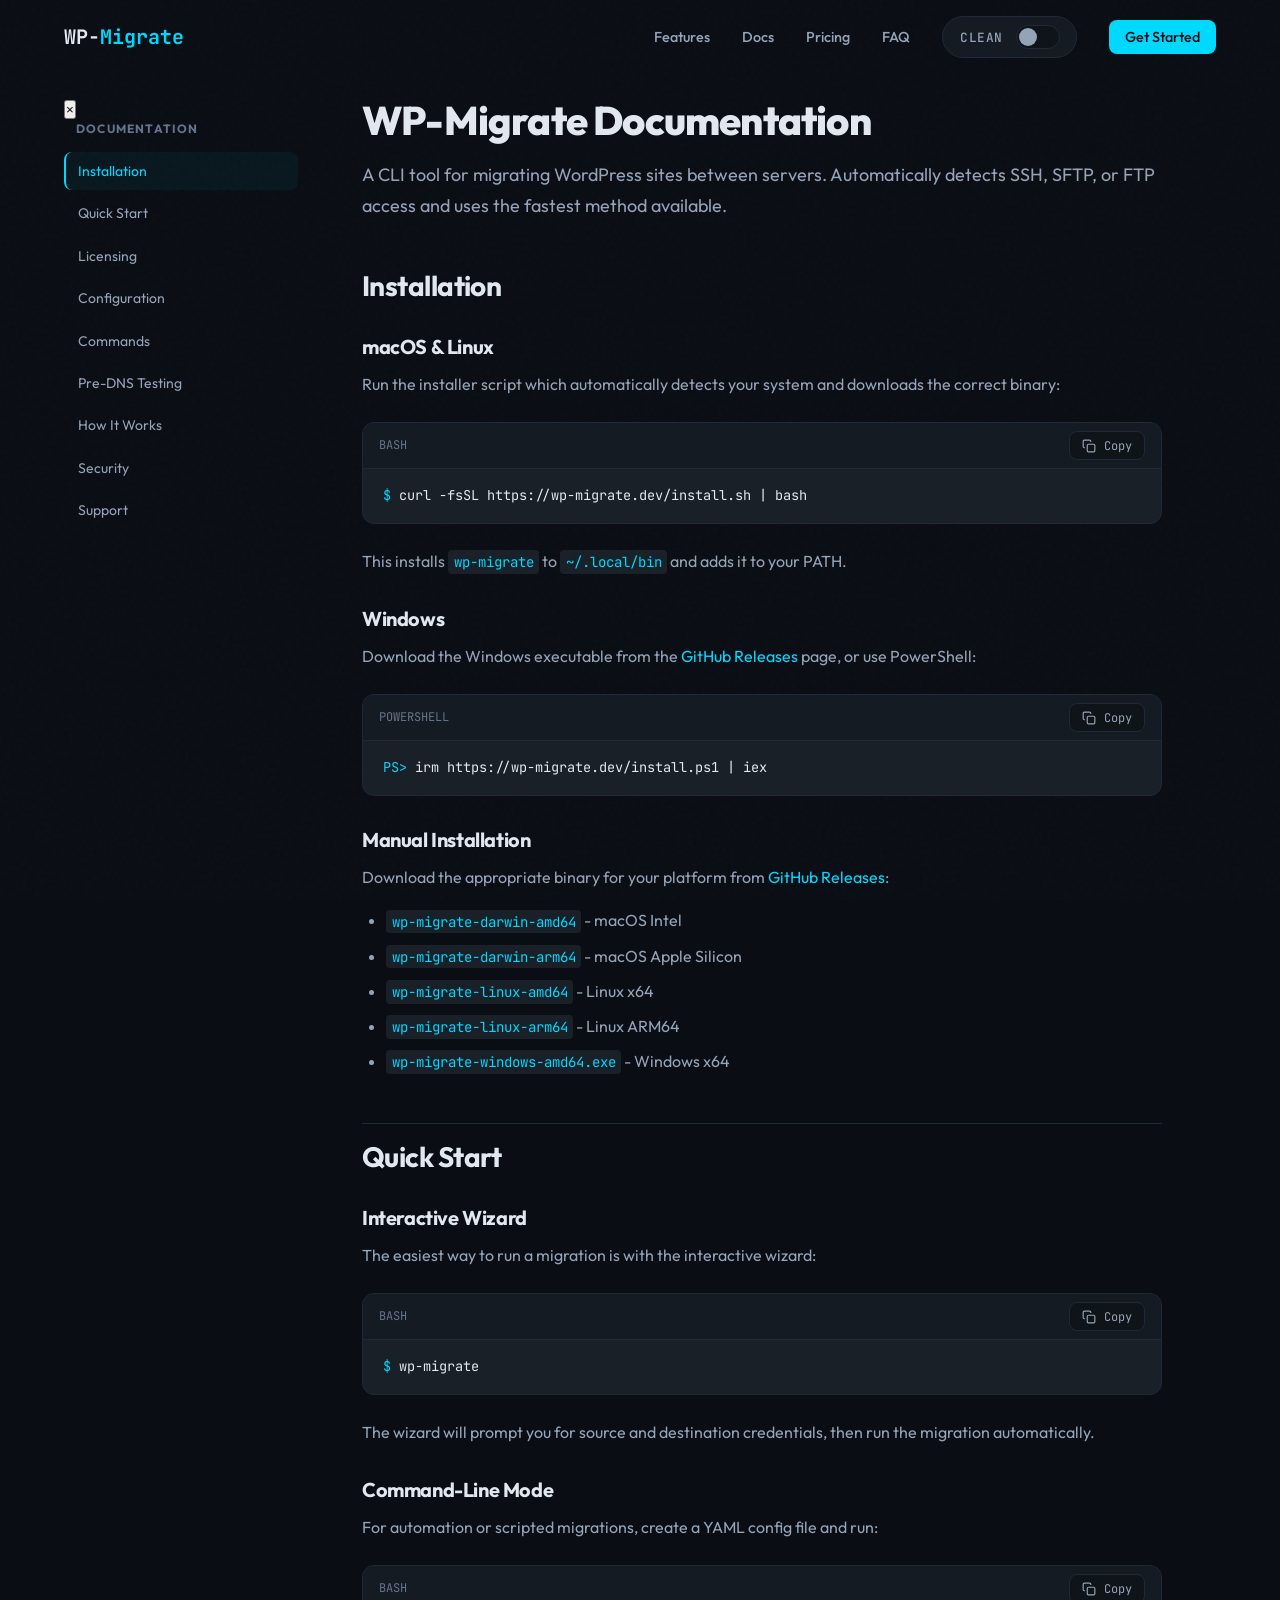
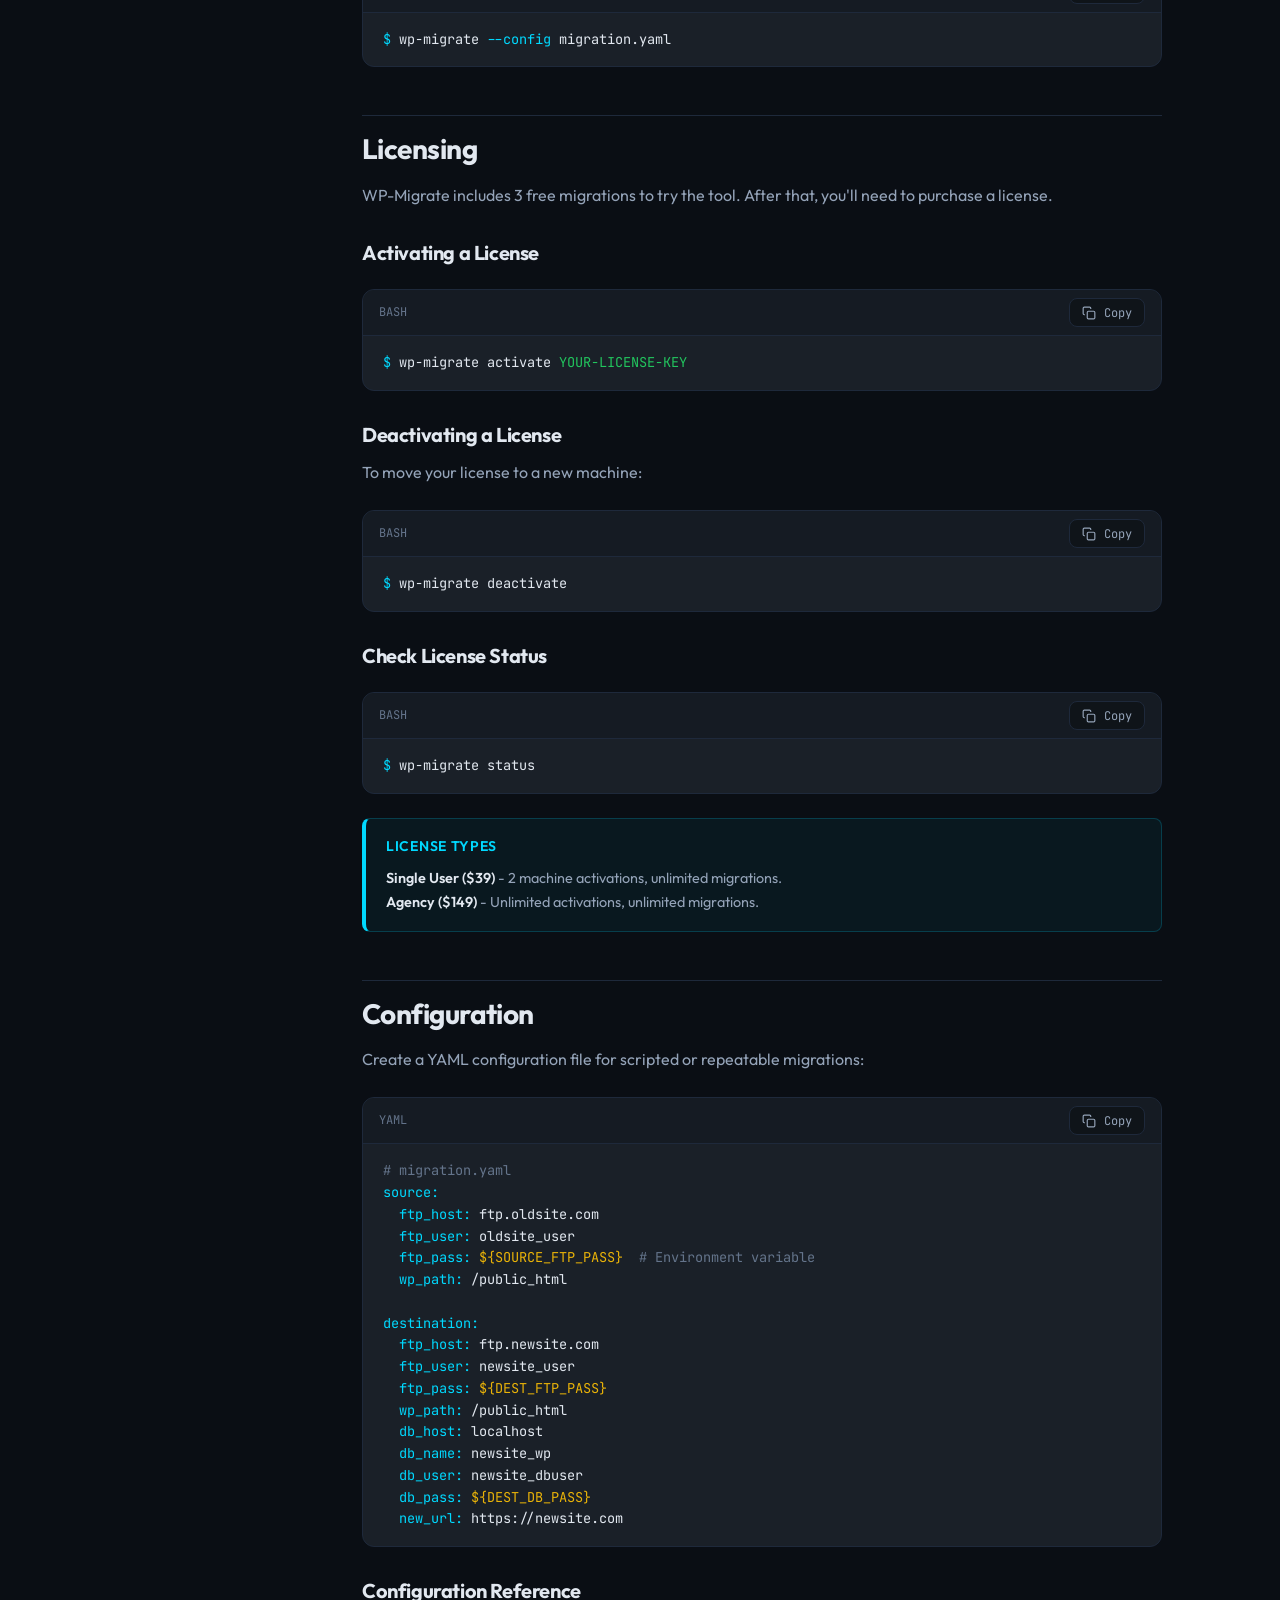
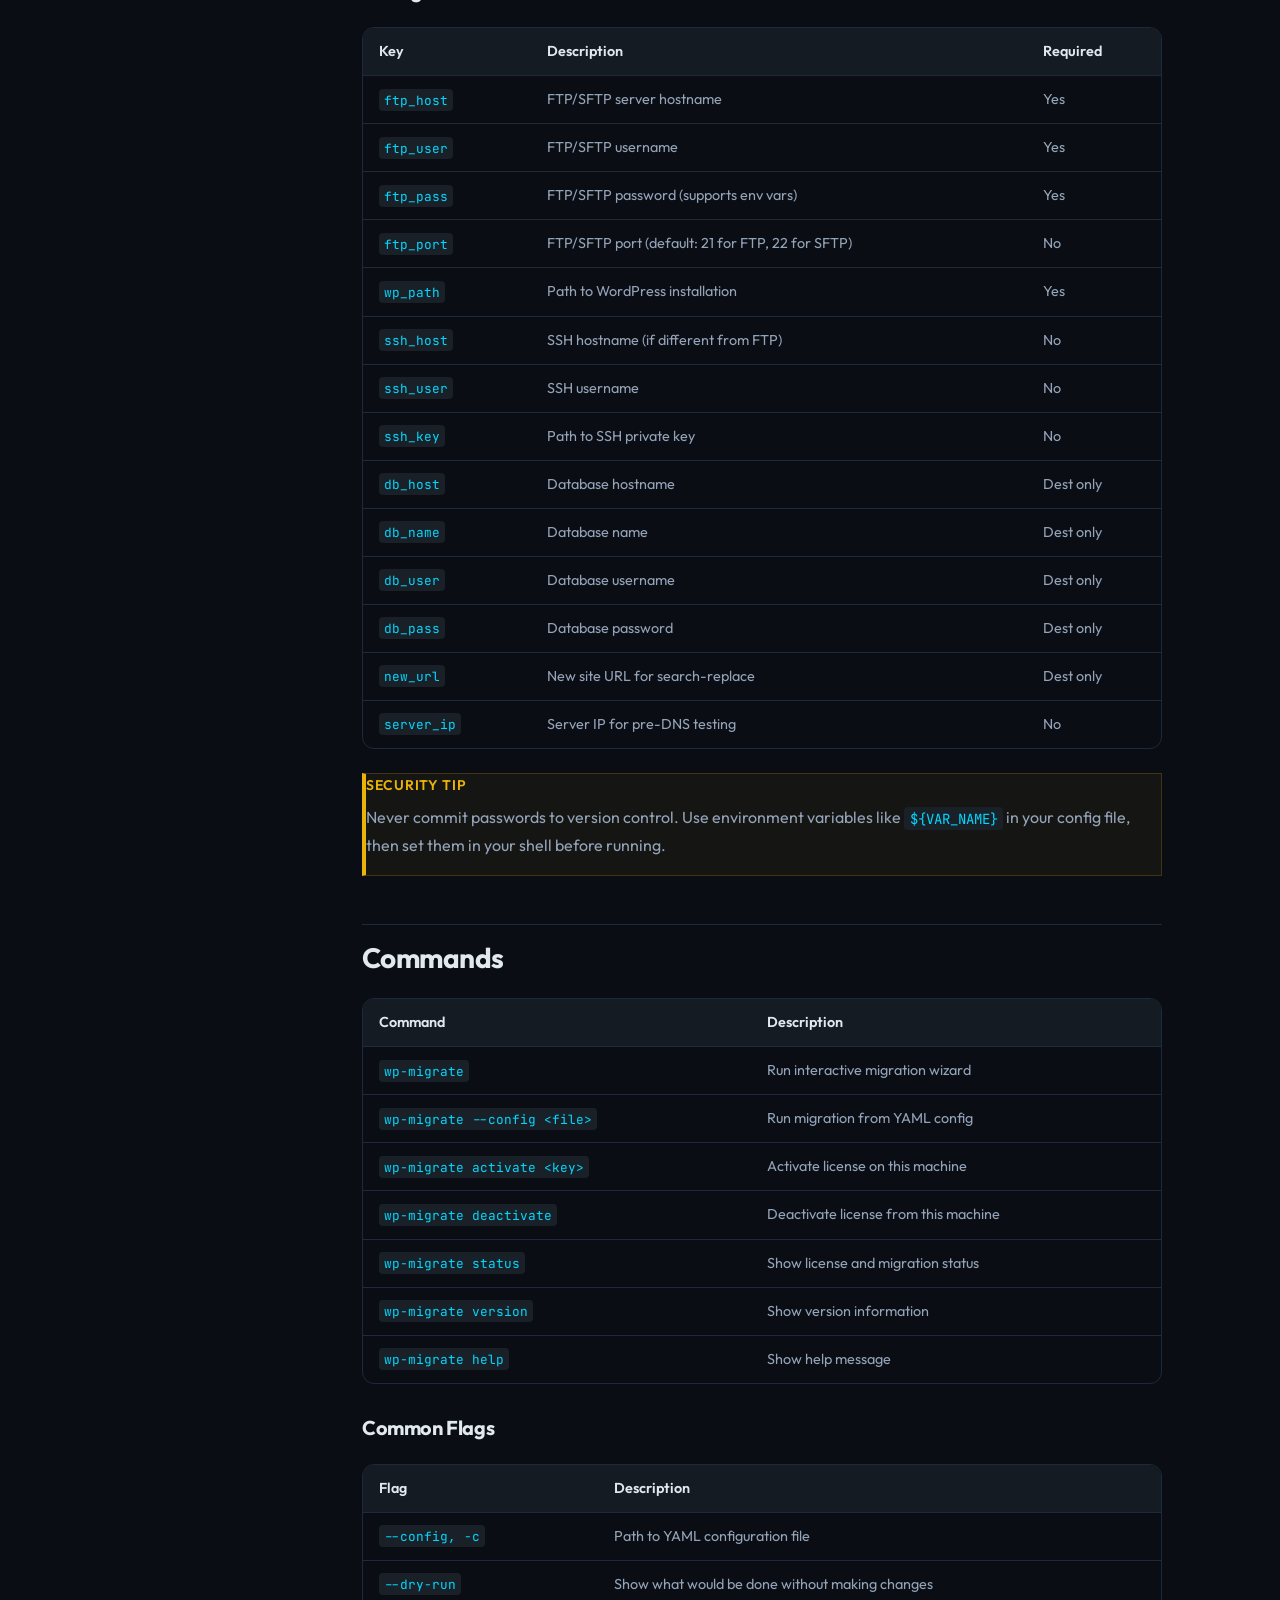
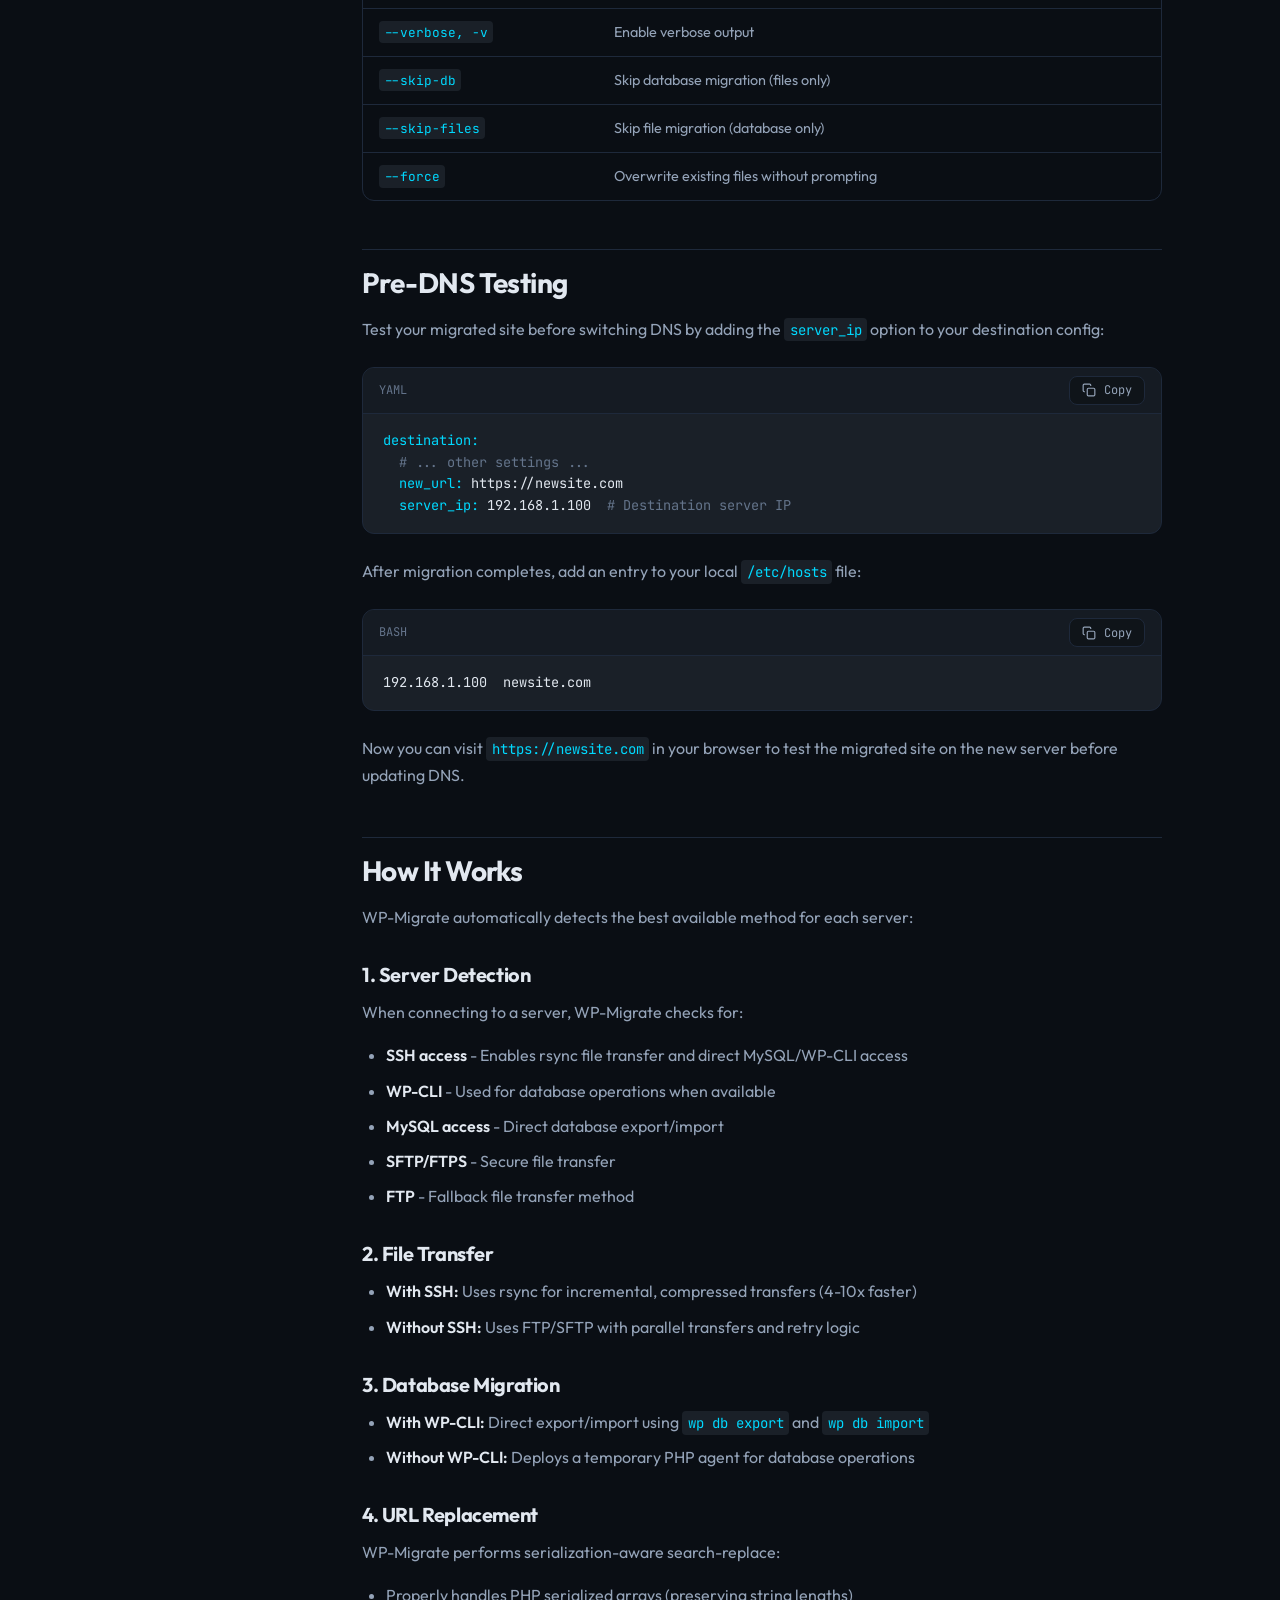
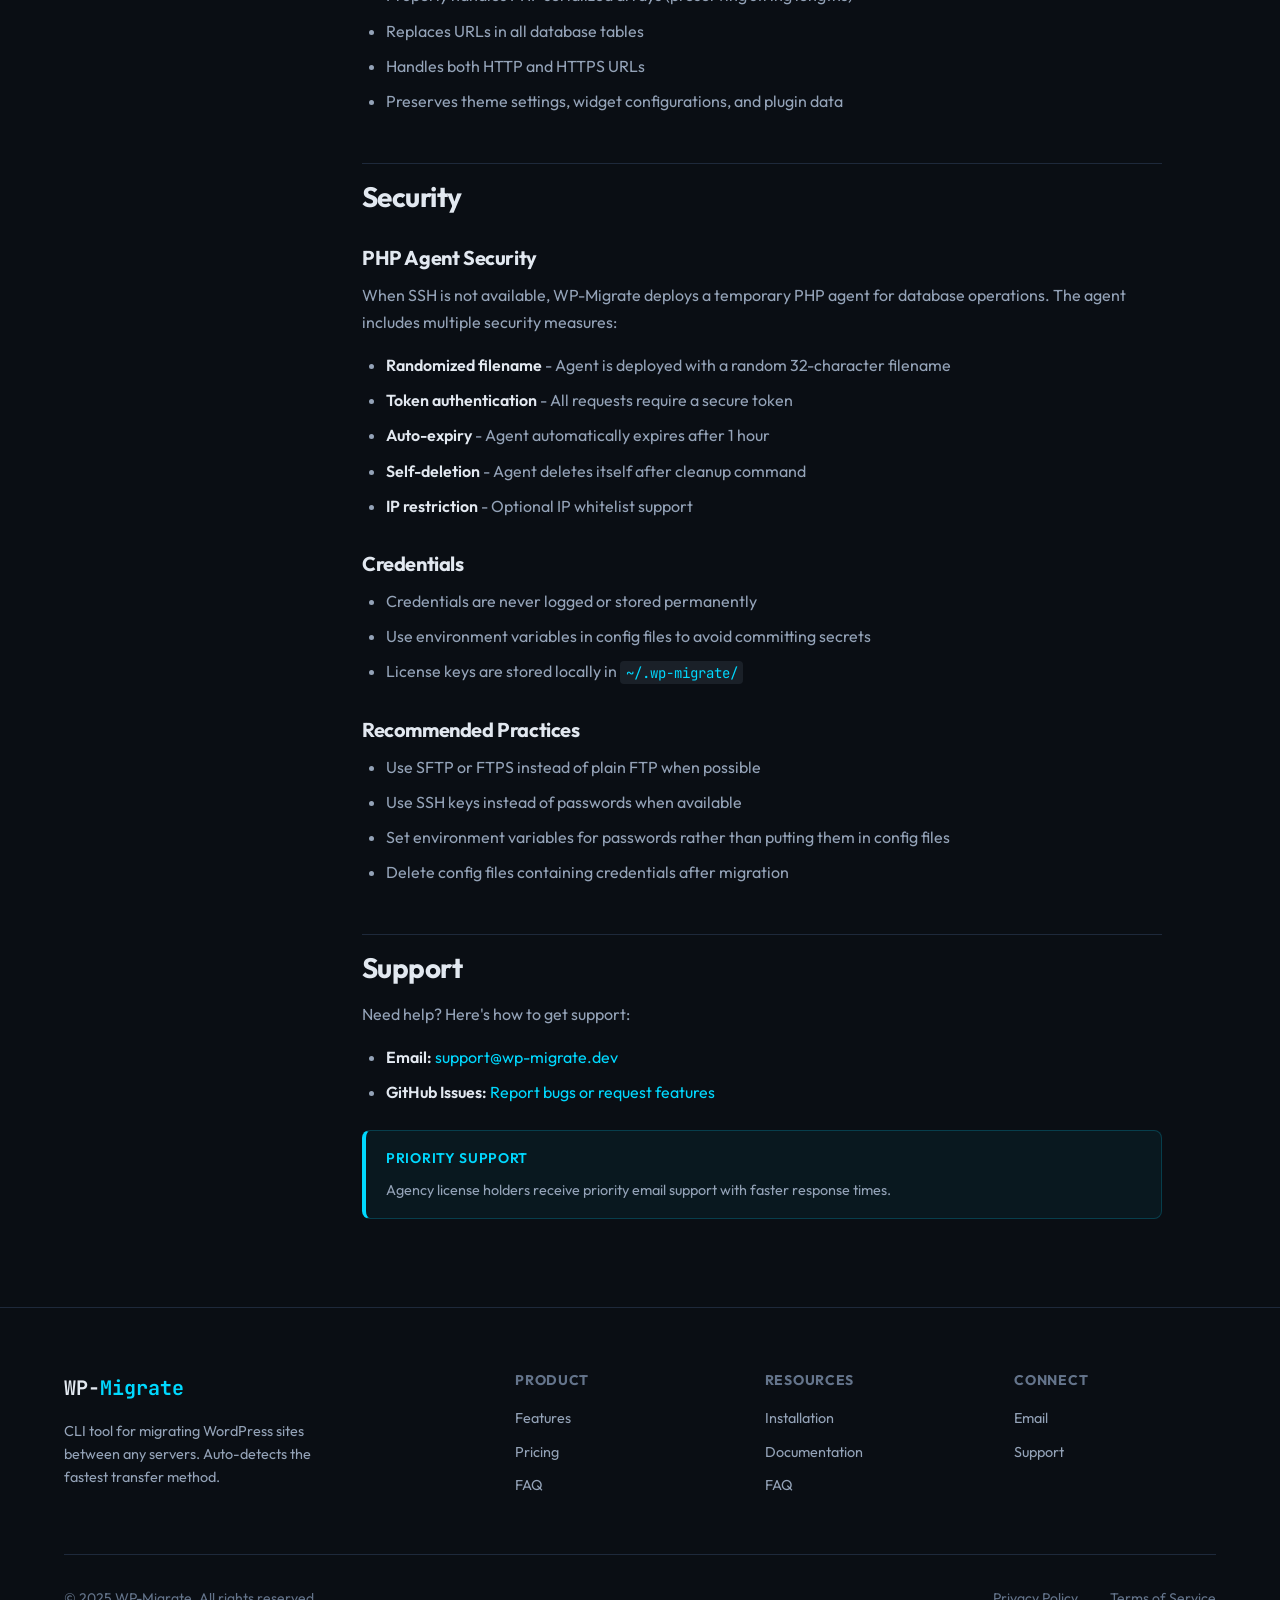
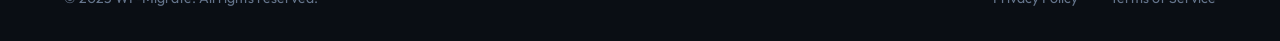
==== docs.html @ 251cd4d9 "Add documentation page with full WP-Migrate docs - Create docs.html with comprehensive documentation" ====
<!DOCTYPE html>
<html lang="en">
<head>
    <meta charset="UTF-8">
    <meta name="viewport" content="width=device-width, initial-scale=1.0">
    <title>Documentation - WP-Migrate | WordPress Migration CLI Tool</title>
    <meta name="description" content="Complete documentation for WP-Migrate. Learn how to install, configure, and use the WordPress migration CLI tool.">

    <!-- Open Graph -->
    <meta property="og:title" content="WP-Migrate Documentation">
    <meta property="og:description" content="Complete documentation for the WordPress migration CLI tool.">
    <meta property="og:url" content="https://wp-migrate.dev/docs.html">
    <meta property="og:type" content="website">

    <!-- Fonts -->
    <link rel="preconnect" href="https://fonts.googleapis.com">
    <link rel="preconnect" href="https://fonts.gstatic.com" crossorigin>
    <link href="https://fonts.googleapis.com/css2?family=Outfit:wght@300;400;500;600;700;800&family=JetBrains+Mono:wght@400;500&display=swap" rel="stylesheet">

    <!-- Stylesheets -->
    <link rel="stylesheet" href="css/base.css">
    <link rel="stylesheet" href="css/animations.css">
    <link rel="stylesheet" href="css/components.css">
    <link rel="stylesheet" href="css/layout.css">
    <link rel="stylesheet" href="css/themes/cli.css">
    <link rel="stylesheet" href="css/docs.css">
</head>
<body>
    <!-- Toast Notification -->
    <div class="toast" id="toast">
        <svg fill="none" stroke="currentColor" stroke-width="2" viewBox="0 0 24 24">
            <path d="M5 13l4 4L19 7"/>
        </svg>
        <span id="toast-message">Copied to clipboard</span>
    </div>

    <!-- Mobile Theme Toggle (Fixed Position) -->
    <button class="theme-toggle mobile-only" onclick="toggleTheme()" aria-label="Toggle theme">
        <span class="theme-label" id="theme-label-mobile">CLI</span>
        <div class="theme-toggle-track">
            <div class="theme-toggle-thumb"></div>
        </div>
    </button>

    <!-- Navigation -->
    <nav>
        <div class="container nav-inner">
            <a href="/" class="logo">WP-<span>Migrate</span></a>
            <ul class="nav-links">
                <li><a href="/#features">Features</a></li>
                <li><a href="docs.html">Docs</a></li>
                <li><a href="/#pricing">Pricing</a></li>
                <li><a href="/#faq">FAQ</a></li>
                <li>
                    <button class="theme-toggle" onclick="toggleTheme()" aria-label="Toggle theme">
                        <span class="theme-label" id="theme-label">CLI</span>
                        <div class="theme-toggle-track">
                            <div class="theme-toggle-thumb"></div>
                        </div>
                    </button>
                </li>
                <li><a href="/#install" class="nav-cta">Get Started</a></li>
            </ul>
            <button class="mobile-menu-btn" aria-label="Menu">
                <svg width="24" height="24" fill="none" stroke="currentColor" stroke-width="2">
                    <path d="M3 12h18M3 6h18M3 18h18"/>
                </svg>
            </button>
        </div>
    </nav>

    <!-- Matrix Rain Canvas (CLI Theme) -->
    <canvas id="matrix-canvas" style="position: fixed; top: 0; left: 0; width: 100%; height: 100%; pointer-events: none; z-index: -1; opacity: 0; transition: opacity 0.5s;"></canvas>

    <!-- Mobile Sidebar Toggle -->
    <button class="docs-sidebar-toggle" onclick="toggleDocsSidebar()" aria-label="Toggle navigation">
        <svg fill="none" stroke="currentColor" stroke-width="2" viewBox="0 0 24 24">
            <path d="M4 6h16M4 12h16M4 18h16"/>
        </svg>
        Menu
    </button>

    <!-- Documentation Layout -->
    <div class="docs-layout">
        <!-- Sidebar -->
        <aside class="docs-sidebar" id="docs-sidebar">
            <button class="docs-sidebar-close" onclick="toggleDocsSidebar()" aria-label="Close navigation">&times;</button>
            <h4>Documentation</h4>
            <ul class="docs-nav">
                <li><a href="#installation">Installation</a></li>
                <li><a href="#quick-start">Quick Start</a></li>
                <li><a href="#licensing">Licensing</a></li>
                <li><a href="#configuration">Configuration</a></li>
                <li><a href="#commands">Commands</a></li>
                <li><a href="#pre-dns-testing">Pre-DNS Testing</a></li>
                <li><a href="#how-it-works">How It Works</a></li>
                <li><a href="#security">Security</a></li>
                <li><a href="#support">Support</a></li>
            </ul>
        </aside>

        <!-- Main Content -->
        <main class="docs-content">
            <h1>WP-Migrate Documentation</h1>
            <p class="docs-intro">A CLI tool for migrating WordPress sites between servers. Automatically detects SSH, SFTP, or FTP access and uses the fastest method available.</p>

            <!-- Installation -->
            <h2 id="installation">Installation</h2>

            <h3>macOS & Linux</h3>
            <p>Run the installer script which automatically detects your system and downloads the correct binary:</p>
            <div class="code-block">
                <div class="code-block-header">
                    <span class="code-block-lang">bash</span>
                    <button class="code-block-copy" onclick="copyCode(this)">
                        <svg fill="none" stroke="currentColor" stroke-width="2" viewBox="0 0 24 24">
                            <rect x="9" y="9" width="13" height="13" rx="2"/>
                            <path d="M5 15H4a2 2 0 01-2-2V4a2 2 0 012-2h9a2 2 0 012 2v1"/>
                        </svg>
                        Copy
                    </button>
                </div>
                <pre><code><span class="prompt">$</span> curl -fsSL https://wp-migrate.dev/install.sh | bash</code></pre>
            </div>
            <p>This installs <code>wp-migrate</code> to <code>~/.local/bin</code> and adds it to your PATH.</p>

            <h3>Windows</h3>
            <p>Download the Windows executable from the <a href="https://github.com/wp-migrate/wp-migrate/releases" target="_blank">GitHub Releases</a> page, or use PowerShell:</p>
            <div class="code-block">
                <div class="code-block-header">
                    <span class="code-block-lang">powershell</span>
                    <button class="code-block-copy" onclick="copyCode(this)">
                        <svg fill="none" stroke="currentColor" stroke-width="2" viewBox="0 0 24 24">
                            <rect x="9" y="9" width="13" height="13" rx="2"/>
                            <path d="M5 15H4a2 2 0 01-2-2V4a2 2 0 012-2h9a2 2 0 012 2v1"/>
                        </svg>
                        Copy
                    </button>
                </div>
                <pre><code><span class="prompt">PS></span> irm https://wp-migrate.dev/install.ps1 | iex</code></pre>
            </div>

            <h3>Manual Installation</h3>
            <p>Download the appropriate binary for your platform from <a href="https://github.com/wp-migrate/wp-migrate/releases" target="_blank">GitHub Releases</a>:</p>
            <ul>
                <li><code>wp-migrate-darwin-amd64</code> - macOS Intel</li>
                <li><code>wp-migrate-darwin-arm64</code> - macOS Apple Silicon</li>
                <li><code>wp-migrate-linux-amd64</code> - Linux x64</li>
                <li><code>wp-migrate-linux-arm64</code> - Linux ARM64</li>
                <li><code>wp-migrate-windows-amd64.exe</code> - Windows x64</li>
            </ul>

            <!-- Quick Start -->
            <h2 id="quick-start">Quick Start</h2>

            <h3>Interactive Wizard</h3>
            <p>The easiest way to run a migration is with the interactive wizard:</p>
            <div class="code-block">
                <div class="code-block-header">
                    <span class="code-block-lang">bash</span>
                    <button class="code-block-copy" onclick="copyCode(this)">
                        <svg fill="none" stroke="currentColor" stroke-width="2" viewBox="0 0 24 24">
                            <rect x="9" y="9" width="13" height="13" rx="2"/>
                            <path d="M5 15H4a2 2 0 01-2-2V4a2 2 0 012-2h9a2 2 0 012 2v1"/>
                        </svg>
                        Copy
                    </button>
                </div>
                <pre><code><span class="prompt">$</span> wp-migrate</code></pre>
            </div>
            <p>The wizard will prompt you for source and destination credentials, then run the migration automatically.</p>

            <h3>Command-Line Mode</h3>
            <p>For automation or scripted migrations, create a YAML config file and run:</p>
            <div class="code-block">
                <div class="code-block-header">
                    <span class="code-block-lang">bash</span>
                    <button class="code-block-copy" onclick="copyCode(this)">
                        <svg fill="none" stroke="currentColor" stroke-width="2" viewBox="0 0 24 24">
                            <rect x="9" y="9" width="13" height="13" rx="2"/>
                            <path d="M5 15H4a2 2 0 01-2-2V4a2 2 0 012-2h9a2 2 0 012 2v1"/>
                        </svg>
                        Copy
                    </button>
                </div>
                <pre><code><span class="prompt">$</span> wp-migrate <span class="flag">--config</span> migration.yaml</code></pre>
            </div>

            <!-- Licensing -->
            <h2 id="licensing">Licensing</h2>
            <p>WP-Migrate includes 3 free migrations to try the tool. After that, you'll need to purchase a license.</p>

            <h3>Activating a License</h3>
            <div class="code-block">
                <div class="code-block-header">
                    <span class="code-block-lang">bash</span>
                    <button class="code-block-copy" onclick="copyCode(this)">
                        <svg fill="none" stroke="currentColor" stroke-width="2" viewBox="0 0 24 24">
                            <rect x="9" y="9" width="13" height="13" rx="2"/>
                            <path d="M5 15H4a2 2 0 01-2-2V4a2 2 0 012-2h9a2 2 0 012 2v1"/>
                        </svg>
                        Copy
                    </button>
                </div>
                <pre><code><span class="prompt">$</span> wp-migrate activate <span class="string">YOUR-LICENSE-KEY</span></code></pre>
            </div>

            <h3>Deactivating a License</h3>
            <p>To move your license to a new machine:</p>
            <div class="code-block">
                <div class="code-block-header">
                    <span class="code-block-lang">bash</span>
                    <button class="code-block-copy" onclick="copyCode(this)">
                        <svg fill="none" stroke="currentColor" stroke-width="2" viewBox="0 0 24 24">
                            <rect x="9" y="9" width="13" height="13" rx="2"/>
                            <path d="M5 15H4a2 2 0 01-2-2V4a2 2 0 012-2h9a2 2 0 012 2v1"/>
                        </svg>
                        Copy
                    </button>
                </div>
                <pre><code><span class="prompt">$</span> wp-migrate deactivate</code></pre>
            </div>

            <h3>Check License Status</h3>
            <div class="code-block">
                <div class="code-block-header">
                    <span class="code-block-lang">bash</span>
                    <button class="code-block-copy" onclick="copyCode(this)">
                        <svg fill="none" stroke="currentColor" stroke-width="2" viewBox="0 0 24 24">
                            <rect x="9" y="9" width="13" height="13" rx="2"/>
                            <path d="M5 15H4a2 2 0 01-2-2V4a2 2 0 012-2h9a2 2 0 012 2v1"/>
                        </svg>
                        Copy
                    </button>
                </div>
                <pre><code><span class="prompt">$</span> wp-migrate status</code></pre>
            </div>

            <div class="docs-note">
                <div class="docs-note-title">License Types</div>
                <p><strong>Single User ($39)</strong> - 2 machine activations, unlimited migrations.<br>
                <strong>Agency ($149)</strong> - Unlimited activations, unlimited migrations.</p>
            </div>

            <!-- Configuration -->
            <h2 id="configuration">Configuration</h2>
            <p>Create a YAML configuration file for scripted or repeatable migrations:</p>

            <div class="code-block">
                <div class="code-block-header">
                    <span class="code-block-lang">yaml</span>
                    <button class="code-block-copy" onclick="copyCode(this)">
                        <svg fill="none" stroke="currentColor" stroke-width="2" viewBox="0 0 24 24">
                            <rect x="9" y="9" width="13" height="13" rx="2"/>
                            <path d="M5 15H4a2 2 0 01-2-2V4a2 2 0 012-2h9a2 2 0 012 2v1"/>
                        </svg>
                        Copy
                    </button>
                </div>
                <pre><code><span class="yaml-comment"># migration.yaml</span>
<span class="yaml-key">source:</span>
  <span class="yaml-key">ftp_host:</span> <span class="yaml-value">ftp.oldsite.com</span>
  <span class="yaml-key">ftp_user:</span> <span class="yaml-value">oldsite_user</span>
  <span class="yaml-key">ftp_pass:</span> <span class="yaml-var">${SOURCE_FTP_PASS}</span>  <span class="yaml-comment"># Environment variable</span>
  <span class="yaml-key">wp_path:</span> <span class="yaml-value">/public_html</span>

<span class="yaml-key">destination:</span>
  <span class="yaml-key">ftp_host:</span> <span class="yaml-value">ftp.newsite.com</span>
  <span class="yaml-key">ftp_user:</span> <span class="yaml-value">newsite_user</span>
  <span class="yaml-key">ftp_pass:</span> <span class="yaml-var">${DEST_FTP_PASS}</span>
  <span class="yaml-key">wp_path:</span> <span class="yaml-value">/public_html</span>
  <span class="yaml-key">db_host:</span> <span class="yaml-value">localhost</span>
  <span class="yaml-key">db_name:</span> <span class="yaml-value">newsite_wp</span>
  <span class="yaml-key">db_user:</span> <span class="yaml-value">newsite_dbuser</span>
  <span class="yaml-key">db_pass:</span> <span class="yaml-var">${DEST_DB_PASS}</span>
  <span class="yaml-key">new_url:</span> <span class="yaml-value">https://newsite.com</span></code></pre>
            </div>

            <h3>Configuration Reference</h3>
            <div class="docs-table-wrapper">
                <table class="docs-table">
                    <thead>
                        <tr>
                            <th>Key</th>
                            <th>Description</th>
                            <th>Required</th>
                        </tr>
                    </thead>
                    <tbody>
                        <tr>
                            <td><code>ftp_host</code></td>
                            <td>FTP/SFTP server hostname</td>
                            <td>Yes</td>
                        </tr>
                        <tr>
                            <td><code>ftp_user</code></td>
                            <td>FTP/SFTP username</td>
                            <td>Yes</td>
                        </tr>
                        <tr>
                            <td><code>ftp_pass</code></td>
                            <td>FTP/SFTP password (supports env vars)</td>
                            <td>Yes</td>
                        </tr>
                        <tr>
                            <td><code>ftp_port</code></td>
                            <td>FTP/SFTP port (default: 21 for FTP, 22 for SFTP)</td>
                            <td>No</td>
                        </tr>
                        <tr>
                            <td><code>wp_path</code></td>
                            <td>Path to WordPress installation</td>
                            <td>Yes</td>
                        </tr>
                        <tr>
                            <td><code>ssh_host</code></td>
                            <td>SSH hostname (if different from FTP)</td>
                            <td>No</td>
                        </tr>
                        <tr>
                            <td><code>ssh_user</code></td>
                            <td>SSH username</td>
                            <td>No</td>
                        </tr>
                        <tr>
                            <td><code>ssh_key</code></td>
                            <td>Path to SSH private key</td>
                            <td>No</td>
                        </tr>
                        <tr>
                            <td><code>db_host</code></td>
                            <td>Database hostname</td>
                            <td>Dest only</td>
                        </tr>
                        <tr>
                            <td><code>db_name</code></td>
                            <td>Database name</td>
                            <td>Dest only</td>
                        </tr>
                        <tr>
                            <td><code>db_user</code></td>
                            <td>Database username</td>
                            <td>Dest only</td>
                        </tr>
                        <tr>
                            <td><code>db_pass</code></td>
                            <td>Database password</td>
                            <td>Dest only</td>
                        </tr>
                        <tr>
                            <td><code>new_url</code></td>
                            <td>New site URL for search-replace</td>
                            <td>Dest only</td>
                        </tr>
                        <tr>
                            <td><code>server_ip</code></td>
                            <td>Server IP for pre-DNS testing</td>
                            <td>No</td>
                        </tr>
                    </tbody>
                </table>
            </div>

            <div class="docs-warning">
                <div class="docs-note-title">Security Tip</div>
                <p>Never commit passwords to version control. Use environment variables like <code>${VAR_NAME}</code> in your config file, then set them in your shell before running.</p>
            </div>

            <!-- Commands -->
            <h2 id="commands">Commands</h2>
            <div class="docs-table-wrapper">
                <table class="docs-table">
                    <thead>
                        <tr>
                            <th>Command</th>
                            <th>Description</th>
                        </tr>
                    </thead>
                    <tbody>
                        <tr>
                            <td><code>wp-migrate</code></td>
                            <td>Run interactive migration wizard</td>
                        </tr>
                        <tr>
                            <td><code>wp-migrate --config &lt;file&gt;</code></td>
                            <td>Run migration from YAML config</td>
                        </tr>
                        <tr>
                            <td><code>wp-migrate activate &lt;key&gt;</code></td>
                            <td>Activate license on this machine</td>
                        </tr>
                        <tr>
                            <td><code>wp-migrate deactivate</code></td>
                            <td>Deactivate license from this machine</td>
                        </tr>
                        <tr>
                            <td><code>wp-migrate status</code></td>
                            <td>Show license and migration status</td>
                        </tr>
                        <tr>
                            <td><code>wp-migrate version</code></td>
                            <td>Show version information</td>
                        </tr>
                        <tr>
                            <td><code>wp-migrate help</code></td>
                            <td>Show help message</td>
                        </tr>
                    </tbody>
                </table>
            </div>

            <h3>Common Flags</h3>
            <div class="docs-table-wrapper">
                <table class="docs-table">
                    <thead>
                        <tr>
                            <th>Flag</th>
                            <th>Description</th>
                        </tr>
                    </thead>
                    <tbody>
                        <tr>
                            <td><code>--config, -c</code></td>
                            <td>Path to YAML configuration file</td>
                        </tr>
                        <tr>
                            <td><code>--dry-run</code></td>
                            <td>Show what would be done without making changes</td>
                        </tr>
                        <tr>
                            <td><code>--verbose, -v</code></td>
                            <td>Enable verbose output</td>
                        </tr>
                        <tr>
                            <td><code>--skip-db</code></td>
                            <td>Skip database migration (files only)</td>
                        </tr>
                        <tr>
                            <td><code>--skip-files</code></td>
                            <td>Skip file migration (database only)</td>
                        </tr>
                        <tr>
                            <td><code>--force</code></td>
                            <td>Overwrite existing files without prompting</td>
                        </tr>
                    </tbody>
                </table>
            </div>

            <!-- Pre-DNS Testing -->
            <h2 id="pre-dns-testing">Pre-DNS Testing</h2>
            <p>Test your migrated site before switching DNS by adding the <code>server_ip</code> option to your destination config:</p>

            <div class="code-block">
                <div class="code-block-header">
                    <span class="code-block-lang">yaml</span>
                    <button class="code-block-copy" onclick="copyCode(this)">
                        <svg fill="none" stroke="currentColor" stroke-width="2" viewBox="0 0 24 24">
                            <rect x="9" y="9" width="13" height="13" rx="2"/>
                            <path d="M5 15H4a2 2 0 01-2-2V4a2 2 0 012-2h9a2 2 0 012 2v1"/>
                        </svg>
                        Copy
                    </button>
                </div>
                <pre><code><span class="yaml-key">destination:</span>
  <span class="yaml-comment"># ... other settings ...</span>
  <span class="yaml-key">new_url:</span> <span class="yaml-value">https://newsite.com</span>
  <span class="yaml-key">server_ip:</span> <span class="yaml-value">192.168.1.100</span>  <span class="yaml-comment"># Destination server IP</span></code></pre>
            </div>

            <p>After migration completes, add an entry to your local <code>/etc/hosts</code> file:</p>
            <div class="code-block">
                <div class="code-block-header">
                    <span class="code-block-lang">bash</span>
                    <button class="code-block-copy" onclick="copyCode(this)">
                        <svg fill="none" stroke="currentColor" stroke-width="2" viewBox="0 0 24 24">
                            <rect x="9" y="9" width="13" height="13" rx="2"/>
                            <path d="M5 15H4a2 2 0 01-2-2V4a2 2 0 012-2h9a2 2 0 012 2v1"/>
                        </svg>
                        Copy
                    </button>
                </div>
                <pre><code>192.168.1.100  newsite.com</code></pre>
            </div>

            <p>Now you can visit <code>https://newsite.com</code> in your browser to test the migrated site on the new server before updating DNS.</p>

            <!-- How It Works -->
            <h2 id="how-it-works">How It Works</h2>
            <p>WP-Migrate automatically detects the best available method for each server:</p>

            <h3>1. Server Detection</h3>
            <p>When connecting to a server, WP-Migrate checks for:</p>
            <ul>
                <li><strong>SSH access</strong> - Enables rsync file transfer and direct MySQL/WP-CLI access</li>
                <li><strong>WP-CLI</strong> - Used for database operations when available</li>
                <li><strong>MySQL access</strong> - Direct database export/import</li>
                <li><strong>SFTP/FTPS</strong> - Secure file transfer</li>
                <li><strong>FTP</strong> - Fallback file transfer method</li>
            </ul>

            <h3>2. File Transfer</h3>
            <ul>
                <li><strong>With SSH:</strong> Uses rsync for incremental, compressed transfers (4-10x faster)</li>
                <li><strong>Without SSH:</strong> Uses FTP/SFTP with parallel transfers and retry logic</li>
            </ul>

            <h3>3. Database Migration</h3>
            <ul>
                <li><strong>With WP-CLI:</strong> Direct export/import using <code>wp db export</code> and <code>wp db import</code></li>
                <li><strong>Without WP-CLI:</strong> Deploys a temporary PHP agent for database operations</li>
            </ul>

            <h3>4. URL Replacement</h3>
            <p>WP-Migrate performs serialization-aware search-replace:</p>
            <ul>
                <li>Properly handles PHP serialized arrays (preserving string lengths)</li>
                <li>Replaces URLs in all database tables</li>
                <li>Handles both HTTP and HTTPS URLs</li>
                <li>Preserves theme settings, widget configurations, and plugin data</li>
            </ul>

            <!-- Security -->
            <h2 id="security">Security</h2>

            <h3>PHP Agent Security</h3>
            <p>When SSH is not available, WP-Migrate deploys a temporary PHP agent for database operations. The agent includes multiple security measures:</p>
            <ul>
                <li><strong>Randomized filename</strong> - Agent is deployed with a random 32-character filename</li>
                <li><strong>Token authentication</strong> - All requests require a secure token</li>
                <li><strong>Auto-expiry</strong> - Agent automatically expires after 1 hour</li>
                <li><strong>Self-deletion</strong> - Agent deletes itself after cleanup command</li>
                <li><strong>IP restriction</strong> - Optional IP whitelist support</li>
            </ul>

            <h3>Credentials</h3>
            <ul>
                <li>Credentials are never logged or stored permanently</li>
                <li>Use environment variables in config files to avoid committing secrets</li>
                <li>License keys are stored locally in <code>~/.wp-migrate/</code></li>
            </ul>

            <h3>Recommended Practices</h3>
            <ul>
                <li>Use SFTP or FTPS instead of plain FTP when possible</li>
                <li>Use SSH keys instead of passwords when available</li>
                <li>Set environment variables for passwords rather than putting them in config files</li>
                <li>Delete config files containing credentials after migration</li>
            </ul>

            <!-- Support -->
            <h2 id="support">Support</h2>
            <p>Need help? Here's how to get support:</p>
            <ul>
                <li><strong>Email:</strong> <a href="mailto:support@wp-migrate.dev">support@wp-migrate.dev</a></li>
                <li><strong>GitHub Issues:</strong> <a href="https://github.com/wp-migrate/wp-migrate/issues" target="_blank">Report bugs or request features</a></li>
            </ul>

            <div class="docs-note">
                <div class="docs-note-title">Priority Support</div>
                <p>Agency license holders receive priority email support with faster response times.</p>
            </div>

        </main>
    </div>

    <!-- Footer -->
    <footer>
        <div class="container">
            <div class="footer-grid">
                <div class="footer-brand">
                    <a href="/" class="logo">WP-<span>Migrate</span></a>
                    <p>CLI tool for migrating WordPress sites between any servers. Auto-detects the fastest transfer method.</p>
                </div>
                <div class="footer-column">
                    <h4>Product</h4>
                    <ul>
                        <li><a href="/#features">Features</a></li>
                        <li><a href="/#pricing">Pricing</a></li>
                        <li><a href="/#faq">FAQ</a></li>
                    </ul>
                </div>
                <div class="footer-column">
                    <h4>Resources</h4>
                    <ul>
                        <li><a href="/#install">Installation</a></li>
                        <li><a href="docs.html">Documentation</a></li>
                        <li><a href="/#faq">FAQ</a></li>
                    </ul>
                </div>
                <div class="footer-column">
                    <h4>Connect</h4>
                    <ul>
                        <li><a href="mailto:hello@wp-migrate.dev">Email</a></li>
                        <li><a href="mailto:support@wp-migrate.dev">Support</a></li>
                    </ul>
                </div>
            </div>
            <div class="footer-bottom">
                <div>&copy; 2025 WP-Migrate. All rights reserved.</div>
                <div class="footer-legal">
                    <a href="/privacy.html">Privacy Policy</a>
                    <a href="/terms.html">Terms of Service</a>
                </div>
            </div>
        </div>
    </footer>

    <!-- Scripts -->
    <script src="js/main.js"></script>
    <!-- GoatCounter Analytics -->
    <script data-goatcounter="https://wp-migrate.goatcounter.com/count" async src="//gc.zgo.at/count.js"></script>
</body>
</html>
---- css/base.css ----
/* ========================================
   BASE STYLES
   Reset, Variables, Typography, Utilities
   ======================================== */

/* Note: Fonts (Outfit + JetBrains Mono) are loaded via <link> in HTML for reliability */

/* CSS Variables - Clean Theme (default) */
:root {
    --bg: #0a0e14;
    --bg-elevated: #0f1419;
    --bg-card: #151b23;
    --bg-code: #1a2028;
    --cyan: #00d9ff;
    --cyan-dim: #00b8d4;
    --teal: #14b8a6;
    --blue: #0ea5e9;
    --green: #22c55e;
    --yellow: #eab308;
    --red: #ef4444;
    --text: #e2e8f0;
    --text-muted: #94a3b8;
    --text-dim: #64748b;
    --border: #1e293b;
    --font-display: 'Outfit', -apple-system, BlinkMacSystemFont, sans-serif;
    --font-mono: 'JetBrains Mono', 'Fira Code', monospace;
    --radius: 12px;
    --radius-sm: 8px;
    --scanline-opacity: 0;
    --glow-intensity: 0;
    --crt-curve: 0px;
}

/* CLI Theme Variables */
[data-theme="cli"] {
    --bg: #0d0d0d;
    --bg-elevated: #111111;
    --bg-card: #0a0a0a;
    --bg-code: #080808;
    --cyan: #00ff9f;
    --cyan-dim: #00cc7f;
    --teal: #00ff9f;
    --green: #00ff9f;
    --yellow: #ffff00;
    --red: #ff0000;
    --text: #00ff9f;
    --text-muted: #00cc7f;
    --text-dim: #009966;
    --border: #00ff9f33;
    --font-display: 'JetBrains Mono', 'Fira Code', monospace;
    --radius: 0px;
    --radius-sm: 0px;
    --scanline-opacity: 0.03;
    --glow-intensity: 1;
    --crt-curve: 2px;
}

/* Reset */
*, *::before, *::after {
    box-sizing: border-box;
    margin: 0;
    padding: 0;
}

html {
    scroll-behavior: smooth;
}

body {
    font-family: var(--font-display);
    background: var(--bg);
    color: var(--text);
    line-height: 1.6;
    overflow-x: hidden;
    transition: background 0.3s ease, color 0.3s ease;
}

/* Clean Theme - Subtle grain texture overlay */
body::before {
    content: '';
    position: fixed;
    inset: 0;
    background-image: url("data:image/svg+xml,%3Csvg viewBox='0 0 256 256' xmlns='http://www.w3.org/2000/svg'%3E%3Cfilter id='noise'%3E%3CfeTurbulence type='fractalNoise' baseFrequency='0.85' numOctaves='4' stitchTiles='stitch'/%3E%3C/filter%3E%3Crect width='100%25' height='100%25' filter='url(%23noise)'/%3E%3C/svg%3E");
    opacity: 0.02;
    pointer-events: none;
    z-index: 0;
}

[data-theme="cli"] body::before {
    background: repeating-linear-gradient(
        0deg,
        rgba(0, 0, 0, 0.15),
        rgba(0, 0, 0, 0.15) 1px,
        transparent 1px,
        transparent 2px
    );
    opacity: var(--scanline-opacity);
    z-index: 10000;
}

/* CLI Theme - CRT Glow Effect */
[data-theme="cli"] body::after {
    content: '';
    position: fixed;
    top: 0;
    left: 0;
    width: 100%;
    height: 100%;
    background: radial-gradient(ellipse at center, transparent 0%, rgba(0, 0, 0, 0.3) 100%);
    pointer-events: none;
    z-index: 9999;
}

a {
    color: var(--cyan);
    text-decoration: none;
    transition: color 0.2s;
}

a:hover {
    color: var(--cyan-dim);
}

img {
    max-width: 100%;
    height: auto;
}

/* Typography */
h1, h2, h3, h4 {
    font-weight: 700;
    line-height: 1.2;
    letter-spacing: -0.02em;
}

h1 {
    font-size: clamp(2.5rem, 6vw, 4rem);
    font-weight: 800;
}

h2 {
    font-size: clamp(1.75rem, 4vw, 2.5rem);
    margin-bottom: 1rem;
}

h3 {
    font-size: 1.25rem;
    margin-bottom: 0.5rem;
}

.text-gradient {
    background: linear-gradient(135deg, var(--cyan) 0%, var(--teal) 100%);
    -webkit-background-clip: text;
    -webkit-text-fill-color: transparent;
    background-clip: text;
}

/* CLI Theme - Text Glow */
[data-theme="cli"] h1,
[data-theme="cli"] h2,
[data-theme="cli"] h3,
[data-theme="cli"] .logo,
[data-theme="cli"] .text-gradient {
    text-shadow: 0 0 10px var(--cyan), 0 0 20px var(--cyan), 0 0 30px var(--cyan);
}

[data-theme="cli"] .text-gradient {
    background: none;
    -webkit-background-clip: unset;
    -webkit-text-fill-color: var(--cyan);
    background-clip: unset;
}

/* Layout Utilities */
.container {
    width: 100%;
    max-width: 1200px;
    margin: 0 auto;
    padding: 0 1.5rem;
}

section {
    padding: 6rem 0;
    position: relative;
}

/* Text Utilities */
.text-center { text-align: center; }
.text-muted { color: var(--text-muted); }
.text-dim { color: var(--text-dim); }

/* Smooth theme transition */
* {
    transition: background-color 0.3s ease, border-color 0.3s ease, color 0.3s ease, box-shadow 0.3s ease;
}

/* Override for elements that shouldn't transition */
.terminal-dot, .copy-btn svg, .toast {
    transition: none;
}

/* Responsive */
@media (max-width: 768px) {
    section {
        padding: 4rem 0;
    }
}
---- css/animations.css ----
/* ========================================
   ANIMATIONS
   Keyframes, Entrance Animations, Effects
   ======================================== */

/* ----------------------------------------
   Staggered Entrance Animations
   ---------------------------------------- */

/* Hero staggered reveal */
.hero .badge {
    animation: slideUp 0.6s cubic-bezier(0.16, 1, 0.3, 1) forwards;
    animation-delay: 0.1s;
    opacity: 0;
}

.hero h1 {
    animation: slideUp 0.6s cubic-bezier(0.16, 1, 0.3, 1) forwards;
    animation-delay: 0.2s;
    opacity: 0;
}

.hero-subtitle {
    animation: slideUp 0.6s cubic-bezier(0.16, 1, 0.3, 1) forwards;
    animation-delay: 0.3s;
    opacity: 0;
}

.hero .install-box {
    animation: slideUp 0.6s cubic-bezier(0.16, 1, 0.3, 1) forwards;
    animation-delay: 0.4s;
    opacity: 0;
}

.hero .btn-group {
    animation: slideUp 0.6s cubic-bezier(0.16, 1, 0.3, 1) forwards;
    animation-delay: 0.5s;
    opacity: 0;
}

.hero .trust-badges {
    animation: slideUp 0.6s cubic-bezier(0.16, 1, 0.3, 1) forwards;
    animation-delay: 0.6s;
    opacity: 0;
}

/* ASCII art SVG fade-in */
[data-theme="cli"] .hero .ascii-art {
    animation: fadeIn 0.8s ease forwards;
    opacity: 0;
}

@keyframes slideUp {
    from {
        opacity: 0;
        transform: translateY(30px);
    }
    to {
        opacity: 1;
        transform: translateY(0);
    }
}

@keyframes fadeIn {
    from { opacity: 0; }
    to { opacity: 1; }
}

/* ----------------------------------------
   Scroll-triggered Fade In
   ---------------------------------------- */

.fade-in {
    opacity: 0;
    transform: translateY(20px);
    transition: opacity 0.6s ease, transform 0.6s ease;
}

.fade-in.visible {
    opacity: 1;
    transform: translateY(0);
}

/* ----------------------------------------
   CLI Theme - Blinking Cursor
   ---------------------------------------- */

[data-theme="cli"] .cursor {
    display: inline-block;
    width: 10px;
    height: 1.2em;
    background: var(--cyan);
    margin-left: 4px;
    animation: blink 1s step-end infinite;
    vertical-align: text-bottom;
}

.cursor {
    display: none;
}

@keyframes blink {
    0%, 100% { opacity: 1; }
    50% { opacity: 0; }
}

/* ----------------------------------------
   CLI Theme - Typing Animation
   ---------------------------------------- */

[data-theme="cli"] .typing-text {
    overflow: hidden;
    border-right: 3px solid var(--cyan);
    white-space: nowrap;
    animation: typing 3s steps(40, end), blink-caret 0.75s step-end infinite;
}

@keyframes typing {
    from { width: 0; }
    to { width: 100%; }
}

@keyframes blink-caret {
    from, to { border-color: transparent; }
    50% { border-color: var(--cyan); }
}

/* ----------------------------------------
   Glitch Animation (Theme Switch)
   ---------------------------------------- */

@keyframes glitch {
    0% {
        transform: translate(0);
        filter: hue-rotate(0deg);
    }
    10% {
        transform: translate(-5px, -3px);
        filter: hue-rotate(90deg);
    }
    20% {
        transform: translate(5px, 3px);
        filter: hue-rotate(180deg);
    }
    30% {
        transform: translate(-3px, 2px);
        filter: hue-rotate(270deg);
    }
    40% {
        transform: translate(3px, -2px);
        filter: hue-rotate(360deg);
    }
    50% {
        transform: translate(-2px, 1px);
    }
    60% {
        transform: translate(2px, -1px);
    }
    70% {
        transform: translate(-1px, 2px);
    }
    80% {
        transform: translate(1px, -2px);
    }
    90% {
        transform: translate(0);
    }
    100% {
        transform: translate(0);
        filter: hue-rotate(0deg);
    }
}

/* ----------------------------------------
   CLI Theme - Terminal Type-in Animation
   ---------------------------------------- */

[data-theme="cli"] .terminal-body .terminal-line {
    animation: typeIn 0.5s ease forwards;
    opacity: 0;
}

[data-theme="cli"] .terminal-body .terminal-line:nth-child(1) { animation-delay: 0.1s; }
[data-theme="cli"] .terminal-body .terminal-line:nth-child(2) { animation-delay: 0.3s; }
[data-theme="cli"] .terminal-body .terminal-line:nth-child(3) { animation-delay: 0.5s; }
[data-theme="cli"] .terminal-body .terminal-line:nth-child(4) { animation-delay: 0.7s; }
[data-theme="cli"] .terminal-body .terminal-line:nth-child(5) { animation-delay: 0.9s; }
[data-theme="cli"] .terminal-body .terminal-line:nth-child(6) { animation-delay: 1.1s; }
[data-theme="cli"] .terminal-body .terminal-line:nth-child(7) { animation-delay: 1.3s; }
[data-theme="cli"] .terminal-body .terminal-line:nth-child(8) { animation-delay: 1.5s; }

@keyframes typeIn {
    from {
        opacity: 0;
        transform: translateX(-10px);
    }
    to {
        opacity: 1;
        transform: translateX(0);
    }
}

/* ----------------------------------------
   CLI Theme - Flicker Effect
   ---------------------------------------- */

[data-theme="cli"] .hero-content {
    animation: flicker 0.15s ease-in-out;
}

@keyframes flicker {
    0%, 100% { opacity: 1; }
    50% { opacity: 0.8; }
    75% { opacity: 0.9; }
}

/* ----------------------------------------
   CLI Theme - Glow Animation
   ---------------------------------------- */

/* Note: Hero ASCII art animation is defined above with fadeIn + glow */

@keyframes glow {
    from {
        text-shadow: 0 0 5px var(--cyan), 0 0 10px var(--cyan);
        opacity: 0.7;
    }
    to {
        text-shadow: 0 0 10px var(--cyan), 0 0 20px var(--cyan), 0 0 30px var(--cyan);
        opacity: 1;
    }
}

/* CLI Theme - Extra glow on hero */
[data-theme="cli"] .hero h1 {
    animation: textPulse 4s ease-in-out infinite;
}

@keyframes textPulse {
    0%, 100% {
        text-shadow: 0 0 10px var(--cyan), 0 0 20px var(--cyan);
    }
    50% {
        text-shadow: 0 0 20px var(--cyan), 0 0 40px var(--cyan), 0 0 60px var(--cyan);
    }
}

/* ----------------------------------------
   Clean Theme - Refined Hover Effects
   ---------------------------------------- */

.feature-card,
.pricing-card,
.step-number {
    transition: transform 0.3s cubic-bezier(0.16, 1, 0.3, 1),
                box-shadow 0.3s ease,
                border-color 0.3s ease;
}

.feature-card:hover {
    transform: translateY(-4px);
}

.pricing-card:hover {
    transform: translateY(-2px);
}

.btn-primary {
    transition: transform 0.2s ease, box-shadow 0.2s ease;
}

.btn-primary:hover {
    transform: translateY(-2px);
}

/* CLI Theme - Disable transform on hover (keep it blocky) */
[data-theme="cli"] .feature-card:hover,
[data-theme="cli"] .pricing-card:hover,
[data-theme="cli"] .btn-primary:hover {
    transform: none;
}
---- css/components.css ----
/* ========================================
   COMPONENTS
   Buttons, Cards, Badges, Terminal, Forms
   ======================================== */

/* ----------------------------------------
   Buttons
   ---------------------------------------- */

.btn-group {
    display: flex;
    gap: 1rem;
    justify-content: center;
    flex-wrap: wrap;
    margin-bottom: 2.5rem;
}

.btn {
    display: inline-flex;
    align-items: center;
    gap: 0.5rem;
    padding: 0.875rem 1.75rem;
    border-radius: var(--radius-sm);
    font-weight: 600;
    font-size: 1rem;
    transition: all 0.2s;
    border: none;
    cursor: pointer;
    font-family: var(--font-display);
}

.btn-primary {
    background: linear-gradient(135deg, var(--cyan) 0%, var(--teal) 100%);
    color: var(--bg);
}

.btn-primary:hover {
    box-shadow: 0 8px 30px rgba(0, 217, 255, 0.3);
    color: var(--bg);
}

.btn-secondary {
    background: transparent;
    color: var(--text);
    border: 1px solid var(--border);
}

.btn-secondary:hover {
    background: var(--bg-elevated);
    border-color: var(--text-dim);
    color: var(--text);
}

/* CLI Theme - Buttons */
[data-theme="cli"] .btn-primary {
    background: transparent;
    border: 2px solid var(--cyan);
    color: var(--cyan);
    text-shadow: 0 0 10px var(--cyan);
}

[data-theme="cli"] .btn-primary:hover {
    background: var(--cyan);
    color: var(--bg);
    text-shadow: none;
    box-shadow: 0 0 30px var(--cyan);
}

[data-theme="cli"] .btn-secondary {
    border-color: var(--cyan);
    color: var(--cyan);
}

[data-theme="cli"] .btn-secondary:hover {
    background: rgba(0, 255, 159, 0.1);
}

/* ----------------------------------------
   Badge
   ---------------------------------------- */

.badge {
    display: inline-flex;
    align-items: center;
    gap: 0.5rem;
    background: rgba(0, 217, 255, 0.1);
    border: 1px solid rgba(0, 217, 255, 0.2);
    color: var(--cyan);
    padding: 0.5rem 1rem;
    border-radius: 100px;
    font-size: 0.875rem;
    font-weight: 500;
    margin-bottom: 1.5rem;
}

.badge svg {
    width: 16px;
    height: 16px;
}

/* CLI Theme - Badge */
[data-theme="cli"] .badge {
    background: transparent;
    border: 1px solid var(--cyan);
    color: var(--cyan);
    text-shadow: 0 0 10px var(--cyan);
}

/* ----------------------------------------
   Install Command Box
   ---------------------------------------- */

.install-box {
    background: var(--bg-code);
    border: 1px solid var(--border);
    border-radius: var(--radius);
    padding: 1rem 1.5rem;
    display: flex;
    align-items: center;
    justify-content: space-between;
    gap: 1rem;
    max-width: 600px;
    margin: 0 auto 2rem;
    font-family: var(--font-mono);
    font-size: 0.9rem;
}

.install-box code {
    color: var(--text);
    white-space: nowrap;
    overflow: hidden;
    text-overflow: ellipsis;
}

.install-box .prompt {
    color: var(--cyan);
}

/* CLI Theme - Install Box Enhancement */
[data-theme="cli"] .install-box {
    position: relative;
    background: var(--bg);
    border: 1px solid var(--cyan);
    box-shadow: 0 0 10px rgba(0, 255, 159, 0.2), inset 0 0 20px rgba(0, 255, 159, 0.05);
}

[data-theme="cli"] .install-box::before {
    content: 'root@server:~#';
    position: absolute;
    top: -1.5rem;
    left: 0;
    font-size: 0.7rem;
    color: var(--text-dim);
    font-family: var(--font-mono);
}

/* ----------------------------------------
   Copy Button
   ---------------------------------------- */

.copy-btn {
    background: var(--bg-elevated);
    border: 1px solid var(--border);
    color: var(--text-muted);
    padding: 0.5rem;
    border-radius: var(--radius-sm);
    cursor: pointer;
    transition: all 0.2s;
    flex-shrink: 0;
}

.copy-btn:hover {
    background: var(--bg-card);
    color: var(--text);
}

.copy-btn.copied {
    color: var(--green);
    border-color: var(--green);
}

.copy-btn svg {
    width: 18px;
    height: 18px;
    display: block;
}

/* CLI Theme - Copy Button */
[data-theme="cli"] .copy-btn {
    border-color: var(--cyan);
    color: var(--cyan);
}

[data-theme="cli"] .copy-btn:hover {
    background: var(--cyan);
    color: var(--bg);
}

/* ----------------------------------------
   Toast Notification
   ---------------------------------------- */

.toast {
    position: fixed;
    top: 5rem;
    left: 50%;
    transform: translateX(-50%) translateY(-20px);
    background: var(--bg-elevated);
    border: 1px solid var(--green);
    color: var(--text);
    padding: 0.75rem 1.5rem;
    border-radius: 8px;
    font-size: 0.875rem;
    display: flex;
    align-items: center;
    gap: 0.5rem;
    opacity: 0;
    visibility: hidden;
    transition: all 0.3s ease;
    z-index: 1001;
    box-shadow: 0 4px 20px rgba(0, 0, 0, 0.3);
}

.toast.show {
    opacity: 1;
    visibility: visible;
    transform: translateX(-50%) translateY(0);
}

.toast svg {
    width: 18px;
    height: 18px;
    color: var(--green);
}

/* ----------------------------------------
   Trust Badges
   ---------------------------------------- */

.trust-badges {
    display: flex;
    gap: 2rem;
    justify-content: center;
    flex-wrap: wrap;
    color: var(--text-dim);
    font-size: 0.875rem;
}

.trust-badges span {
    display: flex;
    align-items: center;
    gap: 0.5rem;
}

.trust-badges svg {
    width: 16px;
    height: 16px;
    color: var(--green);
}

/* CLI Theme - Trust Badges */
[data-theme="cli"] .trust-badges span {
    border: 1px solid var(--border);
    padding: 0.25rem 0.75rem;
    font-family: var(--font-mono);
}

[data-theme="cli"] .trust-badges svg {
    color: var(--green);
    filter: drop-shadow(0 0 3px var(--green));
}

/* ----------------------------------------
   Feature Cards
   ---------------------------------------- */

.feature-card {
    background: var(--bg-elevated);
    border: 1px solid var(--border);
    border-radius: var(--radius);
    padding: 2rem;
}

.feature-card:hover {
    border-color: var(--cyan);
}

.feature-icon {
    width: 48px;
    height: 48px;
    border-radius: var(--radius-sm);
    background: rgba(0, 217, 255, 0.1);
    display: flex;
    align-items: center;
    justify-content: center;
    margin-bottom: 1.25rem;
    font-size: 1.5rem;
}

.feature-card h3 {
    margin-bottom: 0.75rem;
}

.feature-card p {
    color: var(--text-muted);
    font-size: 0.9rem;
}

/* CLI Theme - Feature Cards */
[data-theme="cli"] .feature-card {
    border: 1px solid var(--cyan);
    box-shadow: 0 0 10px rgba(0, 255, 159, 0.2), inset 0 0 20px rgba(0, 255, 159, 0.05);
}

[data-theme="cli"] .feature-card:hover {
    box-shadow: 0 0 20px rgba(0, 255, 159, 0.4), inset 0 0 30px rgba(0, 255, 159, 0.1);
}

[data-theme="cli"] .feature-icon {
    background: transparent;
    border: 1px solid var(--cyan);
    filter: grayscale(1) brightness(2);
}

/* ----------------------------------------
   Pricing Cards
   ---------------------------------------- */

.pricing-card {
    background: var(--bg);
    border: 1px solid var(--border);
    border-radius: var(--radius);
    padding: 2.5rem;
    position: relative;
}

.pricing-card:hover {
    border-color: var(--cyan);
}

.pricing-card.featured {
    border-color: var(--cyan);
}

.pricing-badge {
    position: absolute;
    top: -12px;
    left: 50%;
    transform: translateX(-50%);
    background: linear-gradient(135deg, var(--cyan) 0%, var(--teal) 100%);
    color: var(--bg);
    padding: 0.25rem 1rem;
    border-radius: 100px;
    font-size: 0.75rem;
    font-weight: 600;
    text-transform: uppercase;
    letter-spacing: 0.05em;
}

.pricing-name {
    font-size: 1.25rem;
    font-weight: 600;
    margin-bottom: 1rem;
    text-align: center;
}

.pricing-price {
    text-align: center;
    margin-bottom: 1.5rem;
}

.pricing-amount {
    font-size: 3rem;
    font-weight: 800;
}

.pricing-period {
    color: var(--text-muted);
    font-size: 0.9rem;
}

.pricing-features {
    list-style: none;
    margin-bottom: 2rem;
}

.pricing-features li {
    display: flex;
    align-items: center;
    gap: 0.75rem;
    padding: 0.5rem 0;
    color: var(--text-muted);
    font-size: 0.9rem;
}

.pricing-features li svg {
    color: var(--green);
    flex-shrink: 0;
}

.pricing-card .btn {
    width: 100%;
    justify-content: center;
}

/* CLI Theme - Pricing Cards */
[data-theme="cli"] .pricing-card {
    position: relative;
    overflow: hidden;
    border: 1px solid var(--cyan);
    box-shadow: 0 0 10px rgba(0, 255, 159, 0.2), inset 0 0 20px rgba(0, 255, 159, 0.05);
}

[data-theme="cli"] .pricing-card:hover {
    box-shadow: 0 0 20px rgba(0, 255, 159, 0.4), inset 0 0 30px rgba(0, 255, 159, 0.1);
}

[data-theme="cli"] .pricing-card::before {
    content: 'LICENSE.TXT';
    position: absolute;
    top: 0.5rem;
    right: 0.5rem;
    font-size: 0.6rem;
    color: var(--text-dim);
    font-family: var(--font-mono);
}

[data-theme="cli"] .pricing-badge {
    background: var(--cyan);
    color: var(--bg);
    text-shadow: none;
}

[data-theme="cli"] .pricing-name {
    font-family: var(--font-mono);
}

[data-theme="cli"] .pricing-name::before {
    content: ':: ';
    color: var(--cyan);
}

[data-theme="cli"] .pricing-features li::before {
    content: '[x] ';
    color: var(--green);
    font-family: var(--font-mono);
}

[data-theme="cli"] .pricing-features li svg {
    display: none;
}

/* ----------------------------------------
   Terminal
   ---------------------------------------- */

.terminal {
    background: var(--bg);
    border: 1px solid var(--border);
    border-radius: var(--radius);
    max-width: 800px;
    margin: 3rem auto 0;
    overflow: hidden;
    box-shadow: 0 25px 50px -12px rgba(0, 0, 0, 0.5);
}

.terminal-header {
    background: var(--bg-card);
    padding: 0.75rem 1rem;
    display: flex;
    align-items: center;
    gap: 0.5rem;
    border-bottom: 1px solid var(--border);
}

.terminal-dot {
    width: 12px;
    height: 12px;
    border-radius: 50%;
}

.terminal-dot.red { background: #ff5f57; }
.terminal-dot.yellow { background: #febc2e; }
.terminal-dot.green { background: #28c840; }

.terminal-title {
    flex: 1;
    text-align: center;
    color: var(--text-dim);
    font-size: 0.8rem;
    font-family: var(--font-mono);
}

.terminal-body {
    padding: 1.5rem;
    font-family: var(--font-mono);
    font-size: 0.85rem;
    line-height: 1.8;
}

.terminal-line {
    margin-bottom: 0.25rem;
}

.terminal-prompt {
    color: var(--cyan);
}

.terminal-command {
    color: var(--text);
}

.terminal-success {
    color: var(--green);
}

.terminal-info {
    color: var(--text-muted);
}

.terminal-box {
    border: 1px solid var(--border);
    border-radius: var(--radius-sm);
    padding: 1rem;
    margin: 1rem 0;
    text-align: center;
}

.terminal-box-title {
    color: var(--text);
    font-weight: 600;
    margin-bottom: 0.5rem;
}

.terminal-progress {
    color: var(--cyan);
    letter-spacing: 0.2em;
}

/* CLI Theme - Terminal */
[data-theme="cli"] .terminal {
    border: 1px solid var(--cyan);
    box-shadow: 0 0 10px rgba(0, 255, 159, 0.2), inset 0 0 20px rgba(0, 255, 159, 0.05);
}

[data-theme="cli"] .terminal-dot.red { background: #ff0000; box-shadow: 0 0 5px #ff0000; }
[data-theme="cli"] .terminal-dot.yellow { background: #ffff00; box-shadow: 0 0 5px #ffff00; }
[data-theme="cli"] .terminal-dot.green { background: #00ff00; box-shadow: 0 0 5px #00ff00; }

/* ----------------------------------------
   Config Block
   ---------------------------------------- */

.config-block {
    background: var(--bg);
    border: 1px solid var(--border);
    border-radius: var(--radius);
    max-width: 700px;
    margin: 2rem auto 0;
    overflow: hidden;
}

.config-header {
    background: var(--bg-card);
    padding: 0.75rem 1rem;
    display: flex;
    align-items: center;
    justify-content: space-between;
    border-bottom: 1px solid var(--border);
}

.config-filename {
    font-family: var(--font-mono);
    font-size: 0.85rem;
    color: var(--text-muted);
}

.config-body {
    padding: 1.5rem;
    font-family: var(--font-mono);
    font-size: 0.8rem;
    line-height: 1.7;
    overflow-x: auto;
}

.config-body pre {
    margin: 0;
    white-space: pre;
}

.yaml-comment {
    color: var(--text-dim);
}

.yaml-key {
    color: var(--cyan);
}

.yaml-value {
    color: var(--text);
}

.yaml-var {
    color: var(--yellow);
}

.config-caption {
    text-align: center;
    color: var(--text-muted);
    font-size: 0.9rem;
    margin-top: 1.5rem;
}

/* CLI Theme - Config Block */
[data-theme="cli"] .config-block {
    position: relative;
    border: 1px solid var(--cyan);
    box-shadow: 0 0 10px rgba(0, 255, 159, 0.2), inset 0 0 20px rgba(0, 255, 159, 0.05);
}

[data-theme="cli"] .config-header {
    background: var(--bg);
    border-bottom-color: var(--cyan);
}

[data-theme="cli"] .yaml-key {
    color: var(--cyan);
    text-shadow: 0 0 5px var(--cyan);
}

[data-theme="cli"] .yaml-var {
    color: var(--yellow);
    text-shadow: 0 0 5px var(--yellow);
}

/* ----------------------------------------
   Comparison Table
   ---------------------------------------- */

.comparison-wrapper {
    overflow-x: auto;
    margin-top: 2rem;
    border-radius: var(--radius);
    border: 1px solid var(--border);
}

.comparison-table {
    width: 100%;
    min-width: 600px;
    border-collapse: collapse;
    font-size: 0.9rem;
}

.comparison-table th,
.comparison-table td {
    padding: 1rem 1.25rem;
    text-align: center;
    border-bottom: 1px solid var(--border);
}

.comparison-table th {
    background: var(--bg-card);
    font-weight: 600;
    color: var(--text);
}

.comparison-table th:first-child,
.comparison-table td:first-child {
    text-align: left;
    font-weight: 500;
}

.comparison-table tr:last-child td {
    border-bottom: none;
}

.comparison-table tbody tr {
    background: var(--bg);
    transition: background 0.2s;
}

.comparison-table tbody tr:hover {
    background: var(--bg-elevated);
}

.comparison-table .highlight {
    background: rgba(0, 217, 255, 0.05);
}

.comparison-table .highlight th {
    color: var(--cyan);
    position: relative;
}

.comparison-table .check {
    color: var(--green);
    font-weight: 600;
}

.comparison-table .cross {
    color: var(--text-dim);
}

.comparison-table .price-cell {
    font-size: 0.85rem;
}

.comparison-table .price-cell .our-price {
    color: var(--green);
    font-weight: 600;
}

.comparison-table .price-cell .recurring {
    color: var(--text-dim);
}

.comparison-table .price-cell .free-tag {
    color: var(--cyan);
    font-weight: 600;
}

/* CLI Theme - Table */
[data-theme="cli"] .comparison-wrapper {
    box-shadow: 0 0 20px rgba(0, 255, 159, 0.2);
}

[data-theme="cli"] .comparison-table th,
[data-theme="cli"] .comparison-table td {
    border-color: var(--cyan);
}

[data-theme="cli"] .comparison-table .highlight {
    background: rgba(0, 255, 159, 0.1);
}

[data-theme="cli"] .comparison-table .check {
    text-shadow: 0 0 10px var(--green);
}

[data-theme="cli"] .comparison-table .cross {
    color: var(--red);
    text-shadow: 0 0 5px var(--red);
}

/* ----------------------------------------
   FAQ
   ---------------------------------------- */

.faq-item {
    border-bottom: 1px solid var(--border);
}

.faq-question {
    width: 100%;
    background: none;
    border: none;
    text-align: left;
    padding: 1.5rem 0;
    font-size: 1rem;
    font-weight: 600;
    color: var(--text);
    cursor: pointer;
    display: flex;
    justify-content: space-between;
    align-items: center;
    font-family: var(--font-display);
}

.faq-question:hover {
    color: var(--cyan);
}

.faq-icon {
    font-size: 1.5rem;
    color: var(--text-dim);
    transition: transform 0.3s;
}

.faq-item.open .faq-icon {
    transform: rotate(45deg);
}

.faq-answer {
    max-height: 0;
    overflow: hidden;
    transition: max-height 0.3s ease, padding 0.3s ease;
}

.faq-item.open .faq-answer {
    max-height: 500px;
    padding-bottom: 1.5rem;
}

.faq-answer p {
    color: var(--text-muted);
    line-height: 1.7;
}

/* CLI Theme - FAQ */
[data-theme="cli"] .faq-item {
    border-color: var(--border);
}

[data-theme="cli"] .faq-question::before {
    content: '$ ';
    color: var(--cyan);
}

[data-theme="cli"] .faq-answer p::before {
    content: '  > ';
    color: var(--text-dim);
}

/* ----------------------------------------
   ASCII Art Container
   ---------------------------------------- */

/* ASCII Art Logo (PNG) */
.ascii-art {
    display: none;
    width: 100%;
    max-width: 500px;
    height: auto;
    margin: 0 auto 1.5rem;
    filter: drop-shadow(0 0 10px var(--cyan)) drop-shadow(0 0 20px var(--cyan));
}

[data-theme="cli"] .ascii-art {
    display: block;
}

/* ----------------------------------------
   Responsive Component Adjustments
   ---------------------------------------- */

@media (max-width: 768px) {
    .comparison-wrapper {
        margin-left: -1.5rem;
        margin-right: -1.5rem;
        border-radius: 0;
        border-left: none;
        border-right: none;
    }

    .comparison-table th,
    .comparison-table td {
        padding: 0.75rem 0.5rem;
        font-size: 0.8rem;
    }

    .install-box {
        flex-direction: column;
        text-align: center;
        padding: 1rem;
        max-width: 100%;
    }

    .install-box code {
        font-size: 0.75rem;
        white-space: normal;
        word-break: break-all;
        display: block;
        width: 100%;
        margin-bottom: 0.75rem;
    }

    .install-box .copy-btn {
        width: 100%;
        padding: 0.75rem;
        display: flex;
        align-items: center;
        justify-content: center;
        gap: 0.5rem;
    }

    [data-theme="cli"] .ascii-art {
        max-width: 350px;
    }
}

@media (max-width: 480px) {
    .btn-group {
        flex-direction: column;
    }

    .btn {
        width: 100%;
        justify-content: center;
    }

    .trust-badges {
        flex-direction: column;
        align-items: center;
    }

    .install-box {
        padding: 0.75rem;
        border-radius: var(--radius-sm);
    }

    .install-box code {
        font-size: 0.7rem;
        line-height: 1.5;
    }

    [data-theme="cli"] .ascii-art {
        max-width: 280px;
    }
}
---- css/layout.css ----
/* ========================================
   LAYOUT
   Nav, Hero, Sections, Grid, Footer
   ======================================== */

/* ----------------------------------------
   Navigation
   ---------------------------------------- */

nav {
    position: fixed;
    top: 0;
    left: 0;
    right: 0;
    z-index: 100;
    padding: 1rem 0;
    transition: background 0.3s, backdrop-filter 0.3s;
}

nav.scrolled {
    background: rgba(10, 14, 20, 0.9);
    backdrop-filter: blur(12px);
    border-bottom: 1px solid var(--border);
}

.nav-inner {
    display: flex;
    align-items: center;
    justify-content: space-between;
}

.logo {
    font-family: var(--font-mono);
    font-size: 1.25rem;
    font-weight: 700;
    color: var(--text);
}

.logo span {
    color: var(--cyan);
}

.nav-links {
    display: flex;
    align-items: center;
    gap: 2rem;
    list-style: none;
}

.nav-links a {
    color: var(--text-muted);
    font-size: 0.9rem;
    font-weight: 500;
    transition: color 0.2s;
}

.nav-links a:hover {
    color: var(--text);
}

.nav-cta {
    background: var(--cyan);
    color: var(--bg) !important;
    padding: 0.5rem 1rem;
    border-radius: var(--radius-sm);
    font-weight: 600;
}

.nav-cta:hover {
    background: var(--cyan-dim);
}

.mobile-menu-btn {
    display: none;
    background: none;
    border: none;
    color: var(--text);
    font-size: 1.5rem;
    cursor: pointer;
}

/* CLI Theme - Nav CTA */
[data-theme="cli"] .nav-cta {
    background: transparent !important;
    border: 1px solid var(--cyan);
    color: var(--cyan) !important;
}

[data-theme="cli"] .nav-cta:hover {
    background: var(--cyan) !important;
    color: var(--bg) !important;
}

/* CLI Theme - Links */
[data-theme="cli"] a {
    text-decoration: none;
    position: relative;
}

[data-theme="cli"] a:not(.btn):not(.nav-cta):not(.logo)::after {
    content: '_';
    animation: blink 1s step-end infinite;
}

/* ----------------------------------------
   Theme Toggle
   ---------------------------------------- */

.theme-toggle {
    display: flex;
    align-items: center;
    gap: 0.75rem;
    padding: 0.5rem 1rem;
    background: var(--bg-card);
    border: 1px solid var(--border);
    border-radius: 100px;
    cursor: pointer;
    transition: all 0.3s ease;
    font-size: 0.8rem;
    font-family: var(--font-mono);
}

.theme-toggle:hover {
    border-color: var(--cyan);
}

.theme-toggle-track {
    position: relative;
    width: 44px;
    height: 24px;
    background: var(--bg-elevated);
    border-radius: 12px;
    border: 1px solid var(--border);
    transition: all 0.3s ease;
}

.theme-toggle-thumb {
    position: absolute;
    top: 2px;
    left: 2px;
    width: 18px;
    height: 18px;
    background: var(--text-muted);
    border-radius: 50%;
    transition: all 0.3s ease;
}

[data-theme="cli"] .theme-toggle-thumb {
    left: 22px;
    background: var(--cyan);
    box-shadow: 0 0 10px var(--cyan);
}

.theme-label {
    color: var(--text-muted);
    text-transform: uppercase;
    letter-spacing: 0.05em;
    font-weight: 500;
    min-width: 45px;
}

[data-theme="cli"] .theme-label {
    color: var(--cyan);
}

/* Mobile Theme Toggle */
.theme-toggle.mobile-only {
    display: none;
    position: fixed;
    bottom: 1.5rem;
    right: 1.5rem;
    z-index: 1000;
    background: var(--bg-elevated);
    box-shadow: 0 4px 20px rgba(0, 0, 0, 0.5);
}

[data-theme="cli"] .theme-toggle.mobile-only {
    box-shadow: 0 0 20px rgba(0, 255, 159, 0.4);
}

@media (max-width: 768px) {
    .nav-links li:has(.theme-toggle) {
        display: none;
    }

    .theme-toggle.mobile-only {
        display: flex;
    }
}

/* ----------------------------------------
   Hero Section
   ---------------------------------------- */

.hero {
    min-height: 100vh;
    display: flex;
    align-items: center;
    padding-top: 6rem;
    position: relative;
    overflow: hidden;
}

/* Clean Theme - Gradient mesh background */
.hero::before {
    content: '';
    position: absolute;
    top: 0;
    left: 50%;
    transform: translateX(-50%);
    width: 150%;
    height: 100%;
    background:
        radial-gradient(ellipse at 20% 0%, rgba(0, 217, 255, 0.12) 0%, transparent 50%),
        radial-gradient(ellipse at 80% 100%, rgba(20, 184, 166, 0.08) 0%, transparent 50%),
        radial-gradient(ellipse at center top, rgba(0, 217, 255, 0.08) 0%, transparent 60%);
    pointer-events: none;
}

/* CLI Theme - Matrix Rain Background */
[data-theme="cli"] .hero::before {
    background:
        radial-gradient(ellipse at center top, rgba(0, 255, 159, 0.1) 0%, transparent 50%),
        url("data:image/svg+xml,%3Csvg xmlns='http://www.w3.org/2000/svg' width='100' height='100'%3E%3Ctext x='10' y='20' fill='%23003311' font-family='monospace' font-size='10'%3E01%3C/text%3E%3Ctext x='50' y='40' fill='%23002211' font-family='monospace' font-size='8'%3E10%3C/text%3E%3Ctext x='30' y='70' fill='%23003311' font-family='monospace' font-size='10'%3E11%3C/text%3E%3Ctext x='70' y='90' fill='%23002211' font-family='monospace' font-size='8'%3E00%3C/text%3E%3C/svg%3E");
    opacity: 0.5;
}

.hero-content {
    position: relative;
    z-index: 1;
    max-width: 800px;
    margin: 0 auto;
    text-align: center;
}

.hero h1 {
    margin-bottom: 1.5rem;
}

.hero-subtitle {
    font-size: 1.25rem;
    color: var(--text-muted);
    max-width: 600px;
    margin: 0 auto 2.5rem;
}

/* ----------------------------------------
   Problem/Solution Section
   ---------------------------------------- */

.problem-solution {
    background: var(--bg-elevated);
}

.ps-grid {
    display: grid;
    grid-template-columns: 1fr 1fr;
    gap: 4rem;
    margin-top: 3rem;
}

.ps-column h3 {
    font-size: 1.125rem;
    margin-bottom: 1.5rem;
    color: var(--text-muted);
    text-transform: uppercase;
    letter-spacing: 0.05em;
}

.ps-item {
    display: flex;
    gap: 1rem;
    margin-bottom: 1.5rem;
}

.ps-icon {
    flex-shrink: 0;
    width: 24px;
    height: 24px;
    border-radius: 50%;
    display: flex;
    align-items: center;
    justify-content: center;
    font-size: 0.75rem;
}

.ps-icon.problem {
    background: rgba(239, 68, 68, 0.15);
    color: var(--red);
}

.ps-icon.solution {
    background: rgba(34, 197, 94, 0.15);
    color: var(--green);
}

.ps-item h4 {
    font-size: 1rem;
    font-weight: 600;
    margin-bottom: 0.25rem;
}

.ps-item p {
    color: var(--text-muted);
    font-size: 0.9rem;
}

/* CLI Theme - Problem/Solution Icons */
[data-theme="cli"] .ps-icon.problem {
    background: transparent;
    border: 1px solid var(--red);
    color: var(--red);
    text-shadow: 0 0 5px var(--red);
}

[data-theme="cli"] .ps-icon.solution {
    background: transparent;
    border: 1px solid var(--green);
    color: var(--green);
    text-shadow: 0 0 5px var(--green);
}

/* ----------------------------------------
   How It Works (Steps)
   ---------------------------------------- */

.steps-container {
    display: flex;
    justify-content: center;
    gap: 2rem;
    margin-top: 4rem;
    position: relative;
}

.steps-container::before {
    content: '';
    position: absolute;
    top: 40px;
    left: 50%;
    transform: translateX(-50%);
    width: 60%;
    height: 2px;
    background: var(--border);
}

.step {
    text-align: center;
    position: relative;
    z-index: 1;
    flex: 1;
    max-width: 280px;
}

.step-number {
    width: 80px;
    height: 80px;
    border-radius: 50%;
    background: var(--bg-card);
    border: 2px solid var(--border);
    display: flex;
    align-items: center;
    justify-content: center;
    margin: 0 auto 1.5rem;
    font-size: 2rem;
}

.step:hover .step-number {
    border-color: var(--cyan);
    box-shadow: 0 0 30px rgba(0, 217, 255, 0.2);
}

.step h3 {
    font-size: 1.25rem;
    margin-bottom: 0.75rem;
}

.step p {
    color: var(--text-muted);
    font-size: 0.9rem;
}

/* CLI Theme - Step Numbers */
[data-theme="cli"] .step-number {
    border: 2px solid var(--cyan);
    background: transparent;
    color: var(--cyan);
    font-family: var(--font-mono);
    text-shadow: 0 0 10px var(--cyan);
}

[data-theme="cli"] .step:hover .step-number {
    box-shadow: 0 0 30px var(--cyan);
}

/* ----------------------------------------
   Section Backgrounds
   ---------------------------------------- */

.terminal-section {
    background: var(--bg-elevated);
}

.config-section {
    background: var(--bg-elevated);
}

.comparison-section {
    background: var(--bg-elevated);
}

.comparison-intro {
    text-align: center;
    color: var(--text-muted);
    margin-bottom: 2rem;
}

.pricing-section {
    background: var(--bg-elevated);
}

.pricing-intro {
    text-align: center;
    margin-bottom: 3rem;
}

.pricing-intro p {
    color: var(--text-muted);
    font-size: 1.125rem;
}

.pricing-footer {
    text-align: center;
    margin-top: 3rem;
}

.pricing-footer a {
    display: inline-flex;
    align-items: center;
    gap: 0.5rem;
}

/* ----------------------------------------
   Grids
   ---------------------------------------- */

.features-grid {
    display: grid;
    grid-template-columns: repeat(3, 1fr);
    gap: 1.5rem;
    margin-top: 3rem;
}

.pricing-grid {
    display: grid;
    grid-template-columns: repeat(2, 1fr);
    gap: 2rem;
    max-width: 800px;
    margin: 0 auto;
}

.faq-grid {
    max-width: 800px;
    margin: 3rem auto 0;
}

/* ----------------------------------------
   CTA Section
   ---------------------------------------- */

.cta-section {
    background: linear-gradient(180deg, var(--bg) 0%, var(--bg-elevated) 100%);
    text-align: center;
}

.cta-section h2 {
    margin-bottom: 1rem;
}

.cta-section > .container > p {
    color: var(--text-muted);
    margin-bottom: 2rem;
}

.cta-platforms {
    color: var(--text-dim);
    font-size: 0.9rem;
    margin-top: 2rem;
}

/* ----------------------------------------
   Footer
   ---------------------------------------- */

footer {
    background: var(--bg);
    border-top: 1px solid var(--border);
    padding: 4rem 0 2rem;
}

.footer-grid {
    display: grid;
    grid-template-columns: 2fr 1fr 1fr 1fr;
    gap: 3rem;
    margin-bottom: 3rem;
}

.footer-brand p {
    color: var(--text-muted);
    font-size: 0.9rem;
    margin-top: 1rem;
    max-width: 280px;
}

.footer-column h4 {
    font-size: 0.875rem;
    text-transform: uppercase;
    letter-spacing: 0.05em;
    color: var(--text-dim);
    margin-bottom: 1rem;
}

.footer-column ul {
    list-style: none;
}

.footer-column li {
    margin-bottom: 0.5rem;
}

.footer-column a {
    color: var(--text-muted);
    font-size: 0.9rem;
}

.footer-column a:hover {
    color: var(--text);
}

.footer-bottom {
    display: flex;
    justify-content: space-between;
    align-items: center;
    padding-top: 2rem;
    border-top: 1px solid var(--border);
    color: var(--text-dim);
    font-size: 0.875rem;
}

.footer-legal {
    display: flex;
    gap: 2rem;
}

.footer-legal a {
    color: var(--text-dim);
}

/* CLI Theme - Footer */
[data-theme="cli"] footer {
    border-top-color: var(--cyan);
}

[data-theme="cli"] .footer-column h4 {
    color: var(--cyan);
}

[data-theme="cli"] .footer-column h4::before {
    content: '# ';
}

/* ----------------------------------------
   CLI Theme - Section Decorations
   ---------------------------------------- */

[data-theme="cli"] section h2 {
    font-family: var(--font-mono);
    text-transform: uppercase;
    letter-spacing: 0.1em;
}

[data-theme="cli"] section:not(.hero)::before {
    content: '────────────────────────────────────────────────────────────────────────────────';
    display: block;
    color: var(--border);
    font-family: var(--font-mono);
    font-size: 0.7rem;
    text-align: center;
    margin-bottom: 2rem;
    overflow: hidden;
    white-space: nowrap;
}

[data-theme="cli"] h2::before {
    content: '> ';
    color: var(--cyan);
}

/* CLI Command Prompt Prefix */
.cli-prompt {
    display: none;
    color: var(--cyan);
    font-family: var(--font-mono);
    margin-right: 0.5rem;
}

[data-theme="cli"] .cli-prompt {
    display: inline;
}

/* ----------------------------------------
   Matrix Canvas
   ---------------------------------------- */

#matrix-canvas {
    display: none;
}

[data-theme="cli"] #matrix-canvas {
    display: block;
}

/* ----------------------------------------
   Responsive Layout
   ---------------------------------------- */

@media (max-width: 1024px) {
    .features-grid {
        grid-template-columns: repeat(2, 1fr);
    }

    .footer-grid {
        grid-template-columns: 1fr 1fr;
        gap: 2rem;
    }
}

@media (max-width: 768px) {
    .nav-links {
        display: none;
    }

    .mobile-menu-btn {
        display: block;
    }

    .ps-grid {
        grid-template-columns: 1fr;
        gap: 3rem;
    }

    .steps-container {
        flex-direction: column;
        align-items: center;
    }

    .steps-container::before {
        display: none;
    }

    .step {
        max-width: 100%;
    }

    .features-grid {
        grid-template-columns: 1fr;
    }

    .pricing-grid {
        grid-template-columns: 1fr;
    }

    .footer-grid {
        grid-template-columns: 1fr;
        text-align: center;
    }

    .footer-brand p {
        margin: 1rem auto 0;
    }

    .footer-bottom {
        flex-direction: column;
        gap: 1rem;
        text-align: center;
    }
}
---- css/themes/cli.css ----
/* ========================================
   CLI THEME
   All CLI theme-specific overrides
   ======================================== */

/*
 * Note: Most CLI theme styles are co-located with their components
 * in base.css, components.css, layout.css, and animations.css
 * using [data-theme="cli"] selectors.
 *
 * This file contains additional CLI-specific enhancements
 * and boot sequence styles.
 */

/* ----------------------------------------
   Boot Sequence Text Effect
   ---------------------------------------- */

.boot-sequence {
    display: none;
    position: fixed;
    top: 50%;
    left: 50%;
    transform: translate(-50%, -50%);
    font-family: var(--font-mono);
    font-size: 0.9rem;
    color: var(--cyan);
    text-align: center;
    z-index: 10001;
    pointer-events: none;
    text-shadow: 0 0 10px var(--cyan);
}

.boot-sequence.active {
    display: block;
    animation: bootFadeIn 0.3s ease forwards;
}

@keyframes bootFadeIn {
    from {
        opacity: 0;
        transform: translate(-50%, -50%) scale(0.95);
    }
    to {
        opacity: 1;
        transform: translate(-50%, -50%) scale(1);
    }
}

.boot-sequence .boot-line {
    opacity: 0;
    animation: bootLineIn 0.1s ease forwards;
}

.boot-sequence .boot-line:nth-child(1) { animation-delay: 0.05s; }
.boot-sequence .boot-line:nth-child(2) { animation-delay: 0.1s; }
.boot-sequence .boot-line:nth-child(3) { animation-delay: 0.15s; }
.boot-sequence .boot-line:nth-child(4) { animation-delay: 0.2s; }
.boot-sequence .boot-line:nth-child(5) { animation-delay: 0.25s; }

@keyframes bootLineIn {
    from { opacity: 0; }
    to { opacity: 1; }
}

/* ----------------------------------------
   Enhanced Terminal Styling
   ---------------------------------------- */

[data-theme="cli"] .terminal {
    position: relative;
}

[data-theme="cli"] .terminal::before {
    content: 'OUTPUT';
    position: absolute;
    top: -0.75rem;
    left: 1rem;
    font-family: var(--font-mono);
    font-size: 0.6rem;
    color: var(--text-dim);
    background: var(--bg);
    padding: 0 0.5rem;
}

/* ----------------------------------------
   CLI-Specific Link Styling
   ---------------------------------------- */

[data-theme="cli"] .pricing-footer a::after,
[data-theme="cli"] .footer-column a::after {
    content: '_';
    animation: blink 1s step-end infinite;
}

/* ----------------------------------------
   Scanline Intensity Adjustment
   ---------------------------------------- */

[data-theme="cli"] body.high-contrast::before {
    opacity: 0.05;
}

/* ----------------------------------------
   Optional CRT Curve Effect (subtle)
   ---------------------------------------- */

[data-theme="cli"] .hero-content,
[data-theme="cli"] .terminal,
[data-theme="cli"] .config-block {
    /* Subtle inward shadow for CRT depth effect */
    box-shadow:
        inset 0 0 60px rgba(0, 0, 0, 0.3),
        0 0 10px rgba(0, 255, 159, 0.2);
}

/* ----------------------------------------
   CLI Theme Active States
   ---------------------------------------- */

[data-theme="cli"] .btn:active {
    transform: scale(0.98);
    box-shadow: 0 0 15px var(--cyan);
}

[data-theme="cli"] .faq-question:active {
    color: var(--cyan);
    text-shadow: 0 0 10px var(--cyan);
}

/* ----------------------------------------
   CLI Theme Selection Color
   ---------------------------------------- */

[data-theme="cli"] ::selection {
    background: var(--cyan);
    color: var(--bg);
}

[data-theme="cli"] ::-moz-selection {
    background: var(--cyan);
    color: var(--bg);
}

/* ----------------------------------------
   CLI Theme Scrollbar
   ---------------------------------------- */

[data-theme="cli"] ::-webkit-scrollbar {
    width: 8px;
    height: 8px;
}

[data-theme="cli"] ::-webkit-scrollbar-track {
    background: var(--bg);
}

[data-theme="cli"] ::-webkit-scrollbar-thumb {
    background: var(--cyan);
    border-radius: 0;
}

[data-theme="cli"] ::-webkit-scrollbar-thumb:hover {
    background: var(--cyan-dim);
}

/* ----------------------------------------
   CLI Theme Focus States
   ---------------------------------------- */

[data-theme="cli"] *:focus-visible {
    outline: 2px solid var(--cyan);
    outline-offset: 2px;
    box-shadow: 0 0 10px var(--cyan);
}

/* ----------------------------------------
   CLI Theme Code Elements
   ---------------------------------------- */

[data-theme="cli"] code {
    text-shadow: 0 0 5px var(--cyan);
}

[data-theme="cli"] .install-box code {
    color: var(--cyan);
}

/* ----------------------------------------
   CLI Theme Loading Indicator
   ---------------------------------------- */

[data-theme="cli"] .loading::after {
    content: '...';
    animation: loadingDots 1.5s infinite;
}

@keyframes loadingDots {
    0% { content: '.'; }
    33% { content: '..'; }
    66% { content: '...'; }
}
---- css/docs.css ----
/* ========================================
   DOCUMENTATION STYLES
   Sidebar, Content, Code Blocks, Tables
   ======================================== */

/* ----------------------------------------
   Documentation Layout
   ---------------------------------------- */

.docs-layout {
    display: grid;
    grid-template-columns: 250px 1fr;
    gap: 3rem;
    max-width: 1200px;
    margin: 0 auto;
    padding: 6rem 1.5rem 4rem;
    min-height: 100vh;
}

/* ----------------------------------------
   Sidebar / Table of Contents
   ---------------------------------------- */

.docs-sidebar {
    position: sticky;
    top: 5rem;
    height: fit-content;
    max-height: calc(100vh - 6rem);
    overflow-y: auto;
    padding-right: 1rem;
}

.docs-sidebar h4 {
    font-size: 0.75rem;
    text-transform: uppercase;
    letter-spacing: 0.1em;
    color: var(--text-dim);
    margin-bottom: 1rem;
    padding-left: 0.75rem;
}

.docs-nav {
    list-style: none;
}

.docs-nav li {
    margin-bottom: 0.25rem;
}

.docs-nav a {
    display: block;
    padding: 0.5rem 0.75rem;
    color: var(--text-muted);
    font-size: 0.875rem;
    border-radius: var(--radius-sm);
    border-left: 2px solid transparent;
    transition: all 0.2s;
}

.docs-nav a:hover {
    color: var(--text);
    background: var(--bg-elevated);
}

.docs-nav a.active {
    color: var(--cyan);
    border-left-color: var(--cyan);
    background: rgba(0, 217, 255, 0.05);
}

/* CLI Theme - Sidebar */
[data-theme="cli"] .docs-nav a.active {
    background: rgba(0, 255, 159, 0.1);
    text-shadow: 0 0 5px var(--cyan);
}

[data-theme="cli"] .docs-nav a::before {
    content: '> ';
    opacity: 0;
    transition: opacity 0.2s;
}

[data-theme="cli"] .docs-nav a:hover::before,
[data-theme="cli"] .docs-nav a.active::before {
    opacity: 1;
}

/* ----------------------------------------
   Main Content Area
   ---------------------------------------- */

.docs-content {
    max-width: 800px;
    min-width: 0;
}

.docs-content h1 {
    font-size: 2.5rem;
    margin-bottom: 1rem;
}

.docs-content .docs-intro {
    font-size: 1.125rem;
    color: var(--text-muted);
    margin-bottom: 3rem;
    line-height: 1.7;
}

.docs-content h2 {
    font-size: 1.75rem;
    margin-top: 3rem;
    margin-bottom: 1rem;
    padding-top: 1rem;
    border-top: 1px solid var(--border);
}

.docs-content h2:first-of-type {
    margin-top: 0;
    padding-top: 0;
    border-top: none;
}

.docs-content h3 {
    font-size: 1.25rem;
    margin-top: 2rem;
    margin-bottom: 0.75rem;
    color: var(--text);
}

.docs-content h4 {
    font-size: 1rem;
    margin-top: 1.5rem;
    margin-bottom: 0.5rem;
    color: var(--text);
}

.docs-content p {
    color: var(--text-muted);
    margin-bottom: 1rem;
    line-height: 1.7;
}

.docs-content ul,
.docs-content ol {
    color: var(--text-muted);
    margin-bottom: 1rem;
    padding-left: 1.5rem;
    line-height: 1.7;
}

.docs-content li {
    margin-bottom: 0.5rem;
}

.docs-content strong {
    color: var(--text);
    font-weight: 600;
}

/* ----------------------------------------
   Code Blocks
   ---------------------------------------- */

.docs-content code {
    font-family: var(--font-mono);
    font-size: 0.875em;
    background: var(--bg-code);
    padding: 0.2em 0.4em;
    border-radius: 4px;
    color: var(--cyan);
}

.code-block {
    position: relative;
    background: var(--bg-code);
    border: 1px solid var(--border);
    border-radius: var(--radius);
    margin: 1.5rem 0;
    overflow: hidden;
}

.code-block-header {
    display: flex;
    align-items: center;
    justify-content: space-between;
    padding: 0.5rem 1rem;
    background: var(--bg-card);
    border-bottom: 1px solid var(--border);
}

.code-block-lang {
    font-family: var(--font-mono);
    font-size: 0.75rem;
    color: var(--text-dim);
    text-transform: uppercase;
}

.code-block-copy {
    background: var(--bg-elevated);
    border: 1px solid var(--border);
    color: var(--text-muted);
    padding: 0.35rem 0.75rem;
    border-radius: var(--radius-sm);
    cursor: pointer;
    font-size: 0.75rem;
    font-family: var(--font-mono);
    transition: all 0.2s;
    display: flex;
    align-items: center;
    gap: 0.5rem;
}

.code-block-copy:hover {
    background: var(--bg-card);
    color: var(--text);
    border-color: var(--cyan);
}

.code-block-copy.copied {
    color: var(--green);
    border-color: var(--green);
}

.code-block-copy svg {
    width: 14px;
    height: 14px;
}

.code-block pre {
    margin: 0;
    padding: 1rem 1.25rem;
    overflow-x: auto;
    font-family: var(--font-mono);
    font-size: 0.85rem;
    line-height: 1.6;
    color: var(--text);
}

.code-block pre code {
    background: none;
    padding: 0;
    color: inherit;
    font-size: inherit;
}

/* Syntax highlighting */
.code-block .comment { color: var(--text-dim); }
.code-block .keyword { color: var(--cyan); }
.code-block .string { color: var(--green); }
.code-block .variable { color: var(--yellow); }
.code-block .flag { color: var(--cyan); }
.code-block .command { color: var(--text); }
.code-block .prompt { color: var(--cyan); }

/* YAML syntax */
.code-block .yaml-key { color: var(--cyan); }
.code-block .yaml-value { color: var(--text); }
.code-block .yaml-comment { color: var(--text-dim); }
.code-block .yaml-var { color: var(--yellow); }

/* CLI Theme - Code Blocks */
[data-theme="cli"] .code-block {
    border-color: var(--cyan);
    box-shadow: 0 0 10px rgba(0, 255, 159, 0.1), inset 0 0 20px rgba(0, 255, 159, 0.02);
}

[data-theme="cli"] .code-block-header {
    border-bottom-color: var(--cyan);
}

[data-theme="cli"] .code-block-copy:hover {
    background: var(--cyan);
    color: var(--bg);
}

/* ----------------------------------------
   Tables
   ---------------------------------------- */

.docs-table-wrapper {
    overflow-x: auto;
    margin: 1.5rem 0;
    border-radius: var(--radius);
    border: 1px solid var(--border);
}

.docs-table {
    width: 100%;
    border-collapse: collapse;
    font-size: 0.9rem;
}

.docs-table th,
.docs-table td {
    padding: 0.75rem 1rem;
    text-align: left;
    border-bottom: 1px solid var(--border);
}

.docs-table th {
    background: var(--bg-card);
    font-weight: 600;
    color: var(--text);
    white-space: nowrap;
}

.docs-table td {
    color: var(--text-muted);
}

.docs-table tr:last-child td {
    border-bottom: none;
}

.docs-table tbody tr:hover {
    background: var(--bg-elevated);
}

.docs-table code {
    font-size: 0.8rem;
}

/* CLI Theme - Tables */
[data-theme="cli"] .docs-table-wrapper {
    border-color: var(--cyan);
}

[data-theme="cli"] .docs-table th,
[data-theme="cli"] .docs-table td {
    border-color: var(--border);
}

[data-theme="cli"] .docs-table th {
    color: var(--cyan);
}

/* ----------------------------------------
   Info Boxes / Callouts
   ---------------------------------------- */

.docs-note {
    background: rgba(0, 217, 255, 0.05);
    border: 1px solid rgba(0, 217, 255, 0.2);
    border-left: 4px solid var(--cyan);
    border-radius: var(--radius-sm);
    padding: 1rem 1.25rem;
    margin: 1.5rem 0;
}

.docs-note-title {
    font-weight: 600;
    color: var(--cyan);
    margin-bottom: 0.5rem;
    font-size: 0.875rem;
    text-transform: uppercase;
    letter-spacing: 0.05em;
}

.docs-note p {
    margin-bottom: 0;
    font-size: 0.9rem;
}

.docs-warning {
    background: rgba(234, 179, 8, 0.05);
    border: 1px solid rgba(234, 179, 8, 0.2);
    border-left: 4px solid var(--yellow);
}

.docs-warning .docs-note-title {
    color: var(--yellow);
}

/* CLI Theme - Callouts */
[data-theme="cli"] .docs-note {
    background: rgba(0, 255, 159, 0.05);
    border-color: var(--cyan);
}

[data-theme="cli"] .docs-warning {
    background: rgba(255, 255, 0, 0.05);
    border-color: var(--yellow);
}

/* ----------------------------------------
   Anchor Links
   ---------------------------------------- */

.docs-content h2[id],
.docs-content h3[id] {
    scroll-margin-top: 5rem;
}

.docs-content h2[id]:hover .anchor-link,
.docs-content h3[id]:hover .anchor-link {
    opacity: 1;
}

.anchor-link {
    color: var(--text-dim);
    margin-left: 0.5rem;
    opacity: 0;
    transition: opacity 0.2s;
    font-weight: 400;
}

.anchor-link:hover {
    color: var(--cyan);
}

/* ----------------------------------------
   Mobile Sidebar Toggle
   ---------------------------------------- */

.docs-sidebar-toggle {
    display: none;
    position: fixed;
    bottom: 1.5rem;
    left: 1.5rem;
    z-index: 100;
    background: var(--bg-elevated);
    border: 1px solid var(--border);
    color: var(--text);
    padding: 0.75rem 1rem;
    border-radius: var(--radius);
    cursor: pointer;
    font-family: var(--font-mono);
    font-size: 0.875rem;
    box-shadow: 0 4px 20px rgba(0, 0, 0, 0.3);
}

.docs-sidebar-toggle svg {
    width: 18px;
    height: 18px;
    margin-right: 0.5rem;
}

[data-theme="cli"] .docs-sidebar-toggle {
    border-color: var(--cyan);
    box-shadow: 0 0 15px rgba(0, 255, 159, 0.2);
}

/* ----------------------------------------
   Responsive
   ---------------------------------------- */

@media (max-width: 1024px) {
    .docs-layout {
        grid-template-columns: 220px 1fr;
        gap: 2rem;
    }
}

@media (max-width: 768px) {
    .docs-layout {
        grid-template-columns: 1fr;
        padding-top: 5rem;
    }

    .docs-sidebar {
        position: fixed;
        top: 0;
        left: 0;
        right: 0;
        bottom: 0;
        z-index: 99;
        background: var(--bg);
        padding: 5rem 1.5rem 2rem;
        transform: translateX(-100%);
        transition: transform 0.3s ease;
        max-height: none;
        overflow-y: auto;
    }

    .docs-sidebar.open {
        transform: translateX(0);
    }

    .docs-sidebar-toggle {
        display: flex;
        align-items: center;
    }

    .docs-sidebar-close {
        position: absolute;
        top: 1rem;
        right: 1rem;
        background: none;
        border: none;
        color: var(--text-muted);
        font-size: 1.5rem;
        cursor: pointer;
        padding: 0.5rem;
    }

    .docs-content h1 {
        font-size: 2rem;
    }

    .docs-content h2 {
        font-size: 1.5rem;
    }

    .code-block pre {
        font-size: 0.8rem;
    }
}

@media (max-width: 480px) {
    .docs-content h1 {
        font-size: 1.75rem;
    }

    .code-block-header {
        flex-direction: column;
        align-items: flex-start;
        gap: 0.5rem;
    }

    .docs-table th,
    .docs-table td {
        padding: 0.5rem 0.75rem;
        font-size: 0.8rem;
    }
}
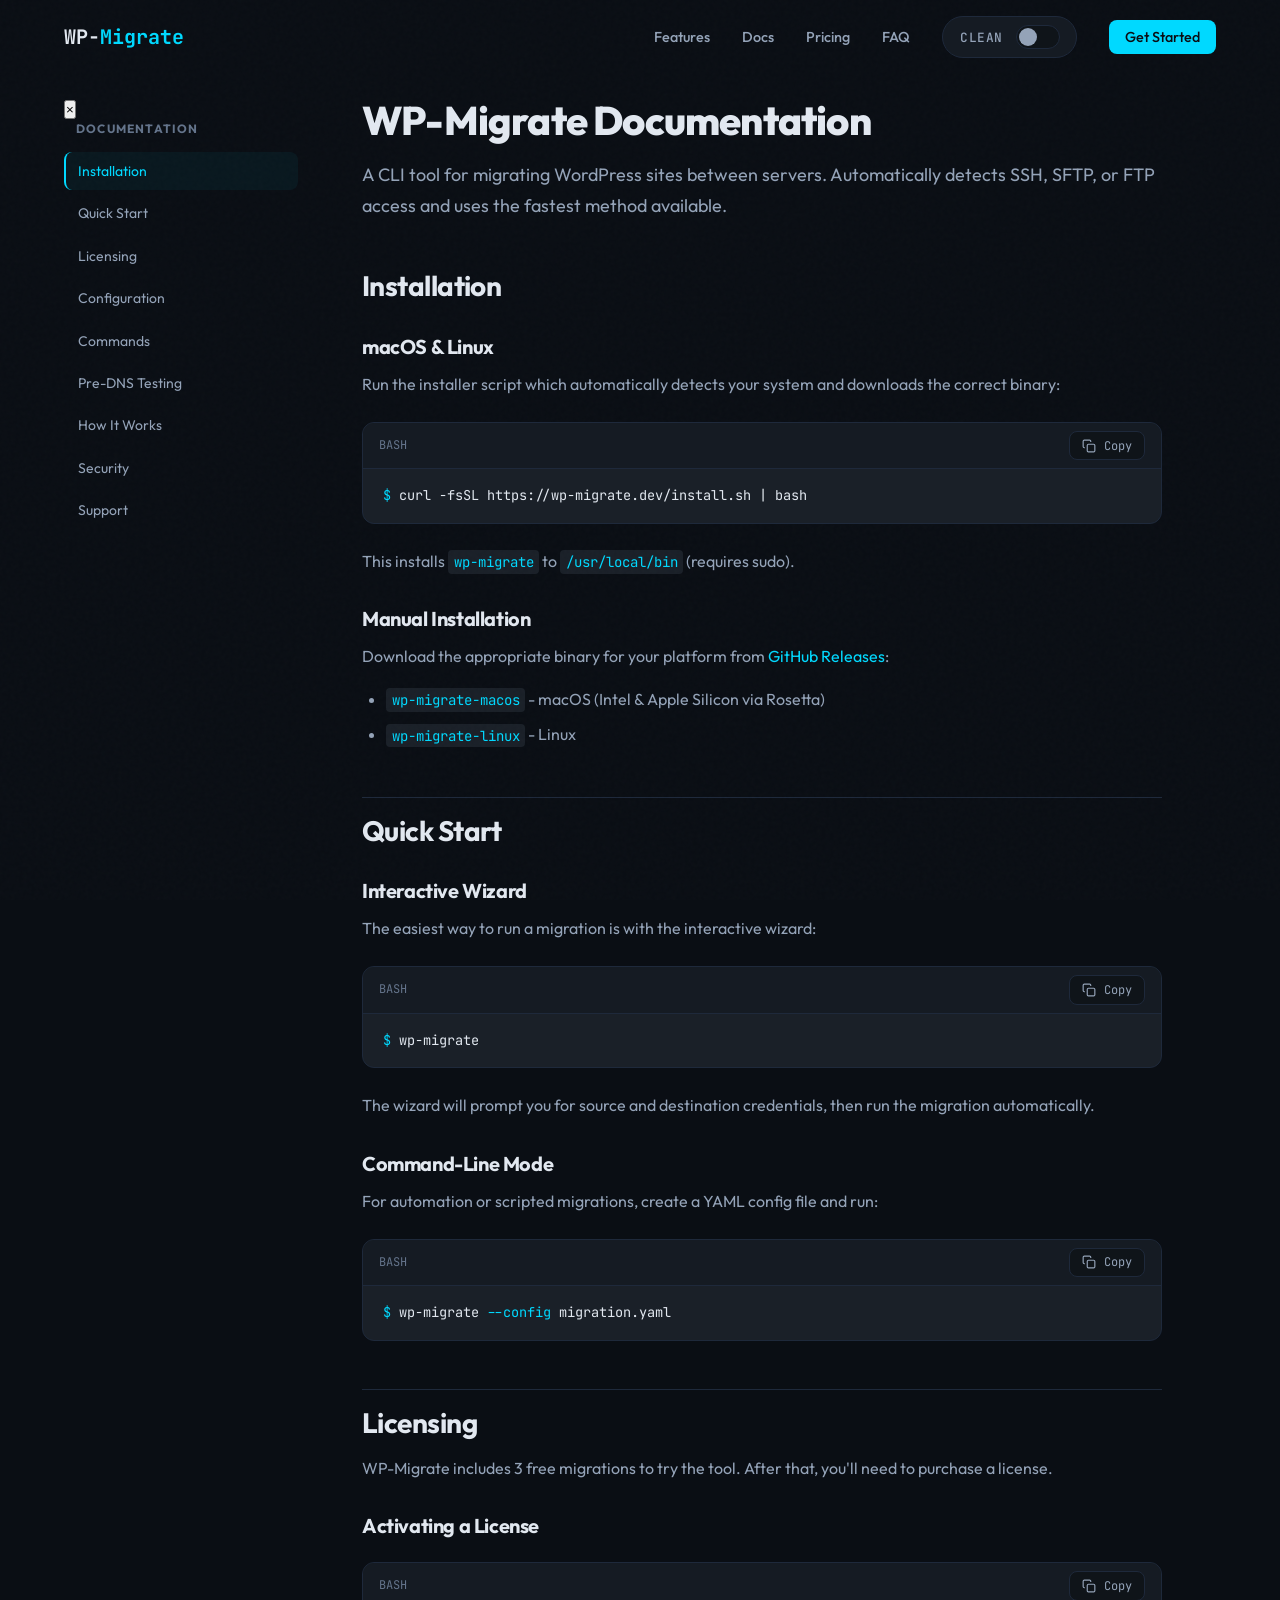
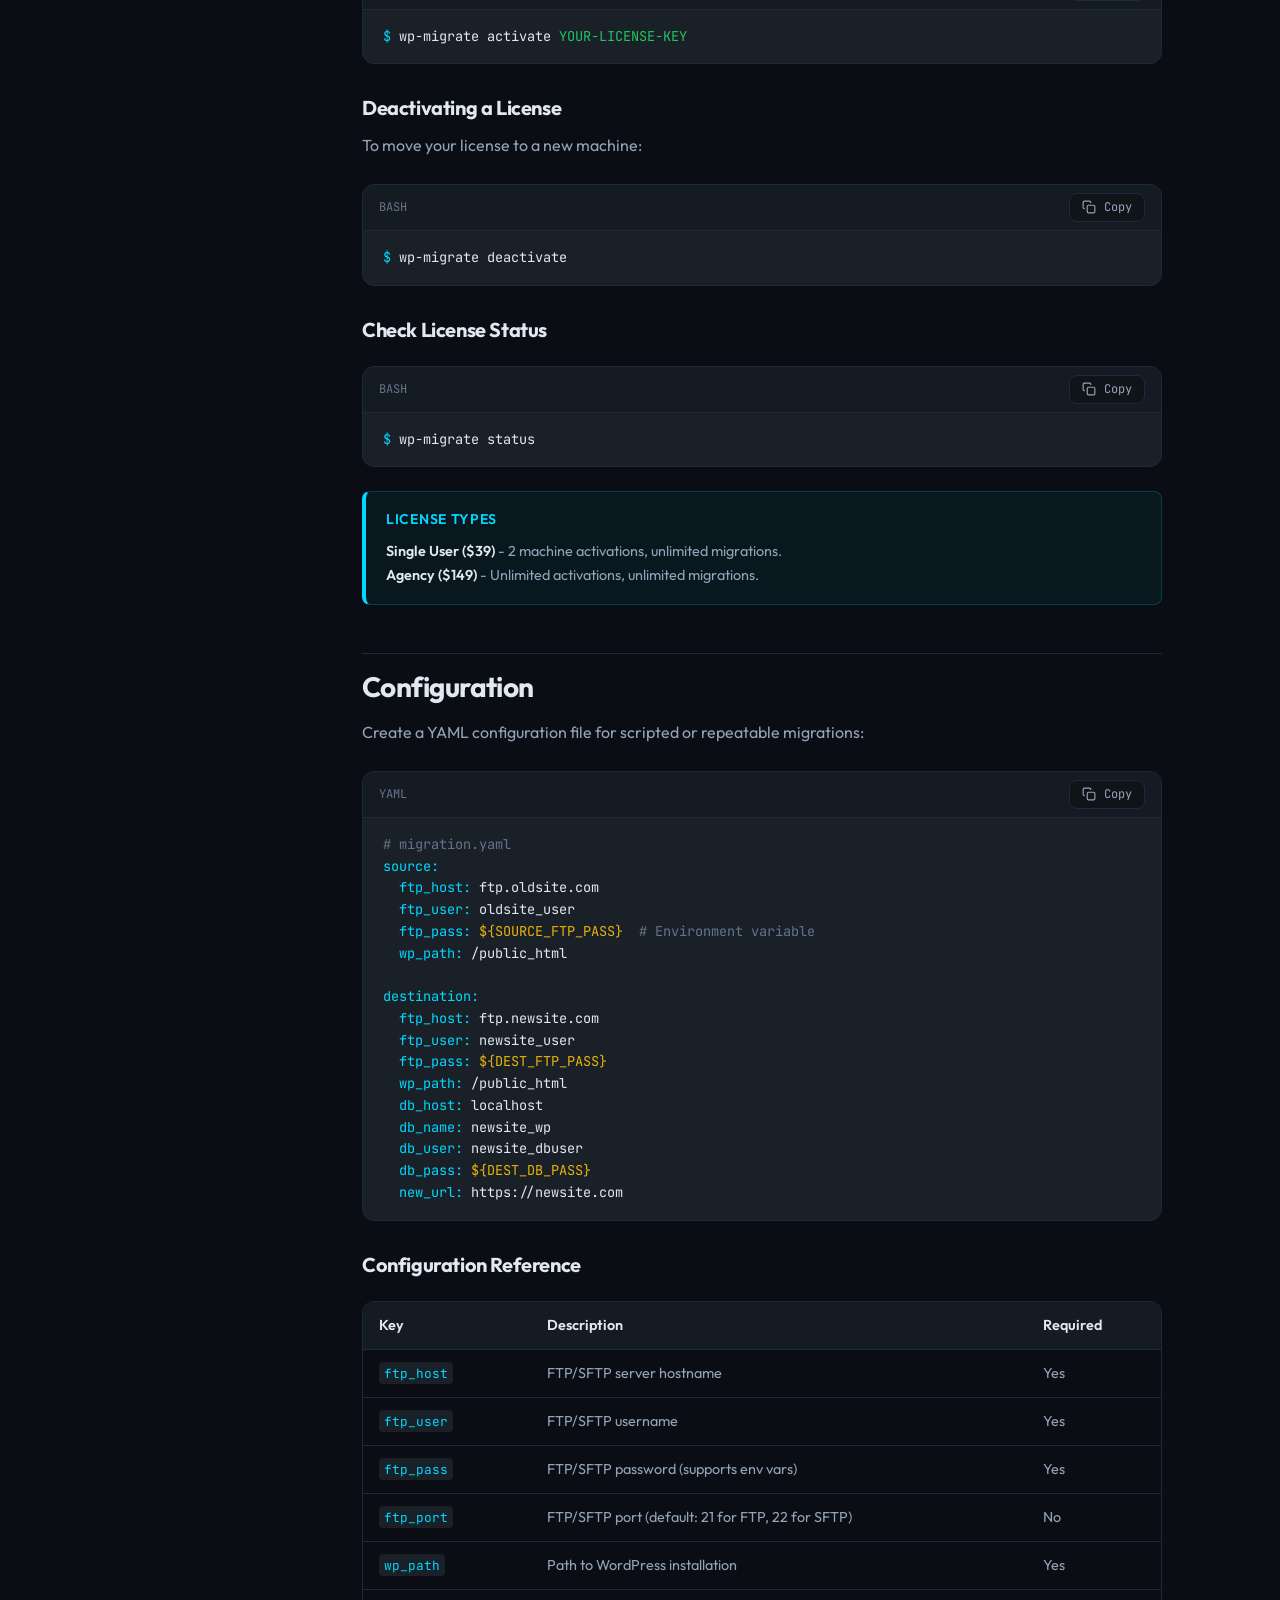
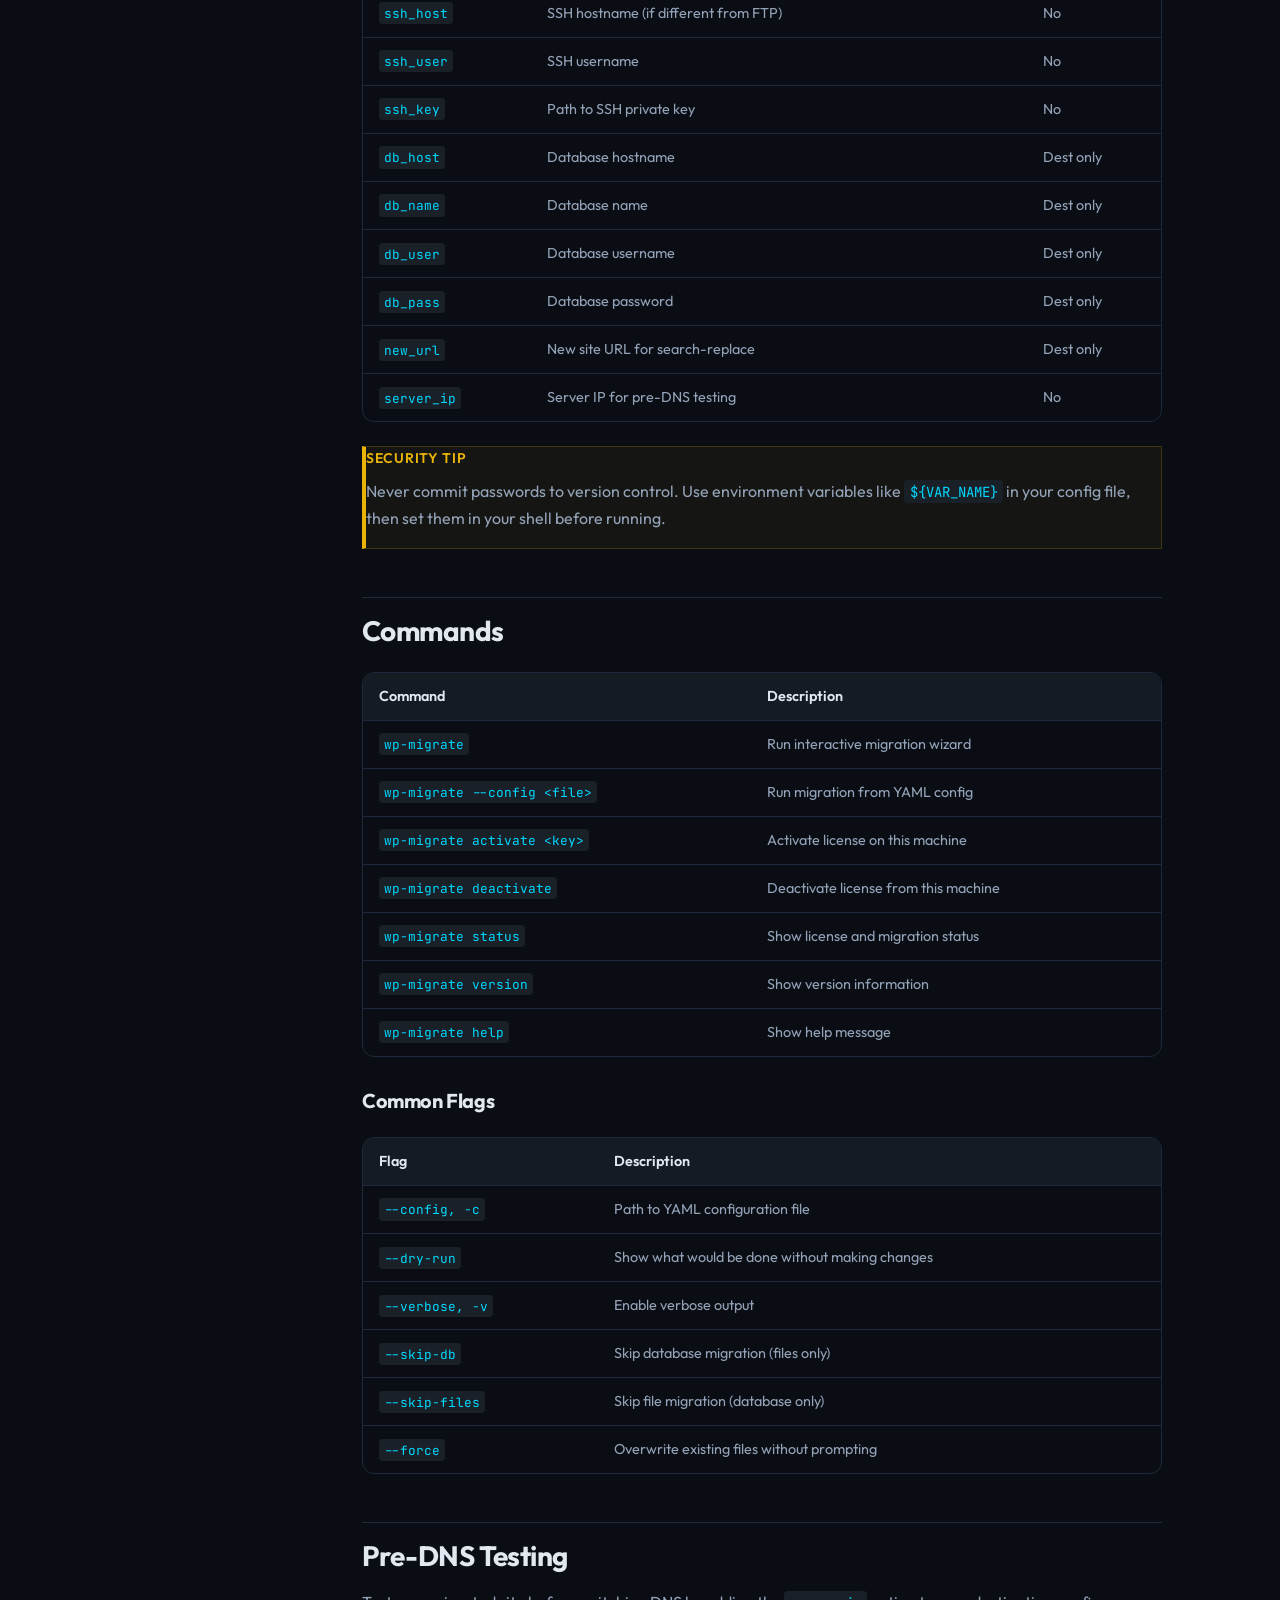
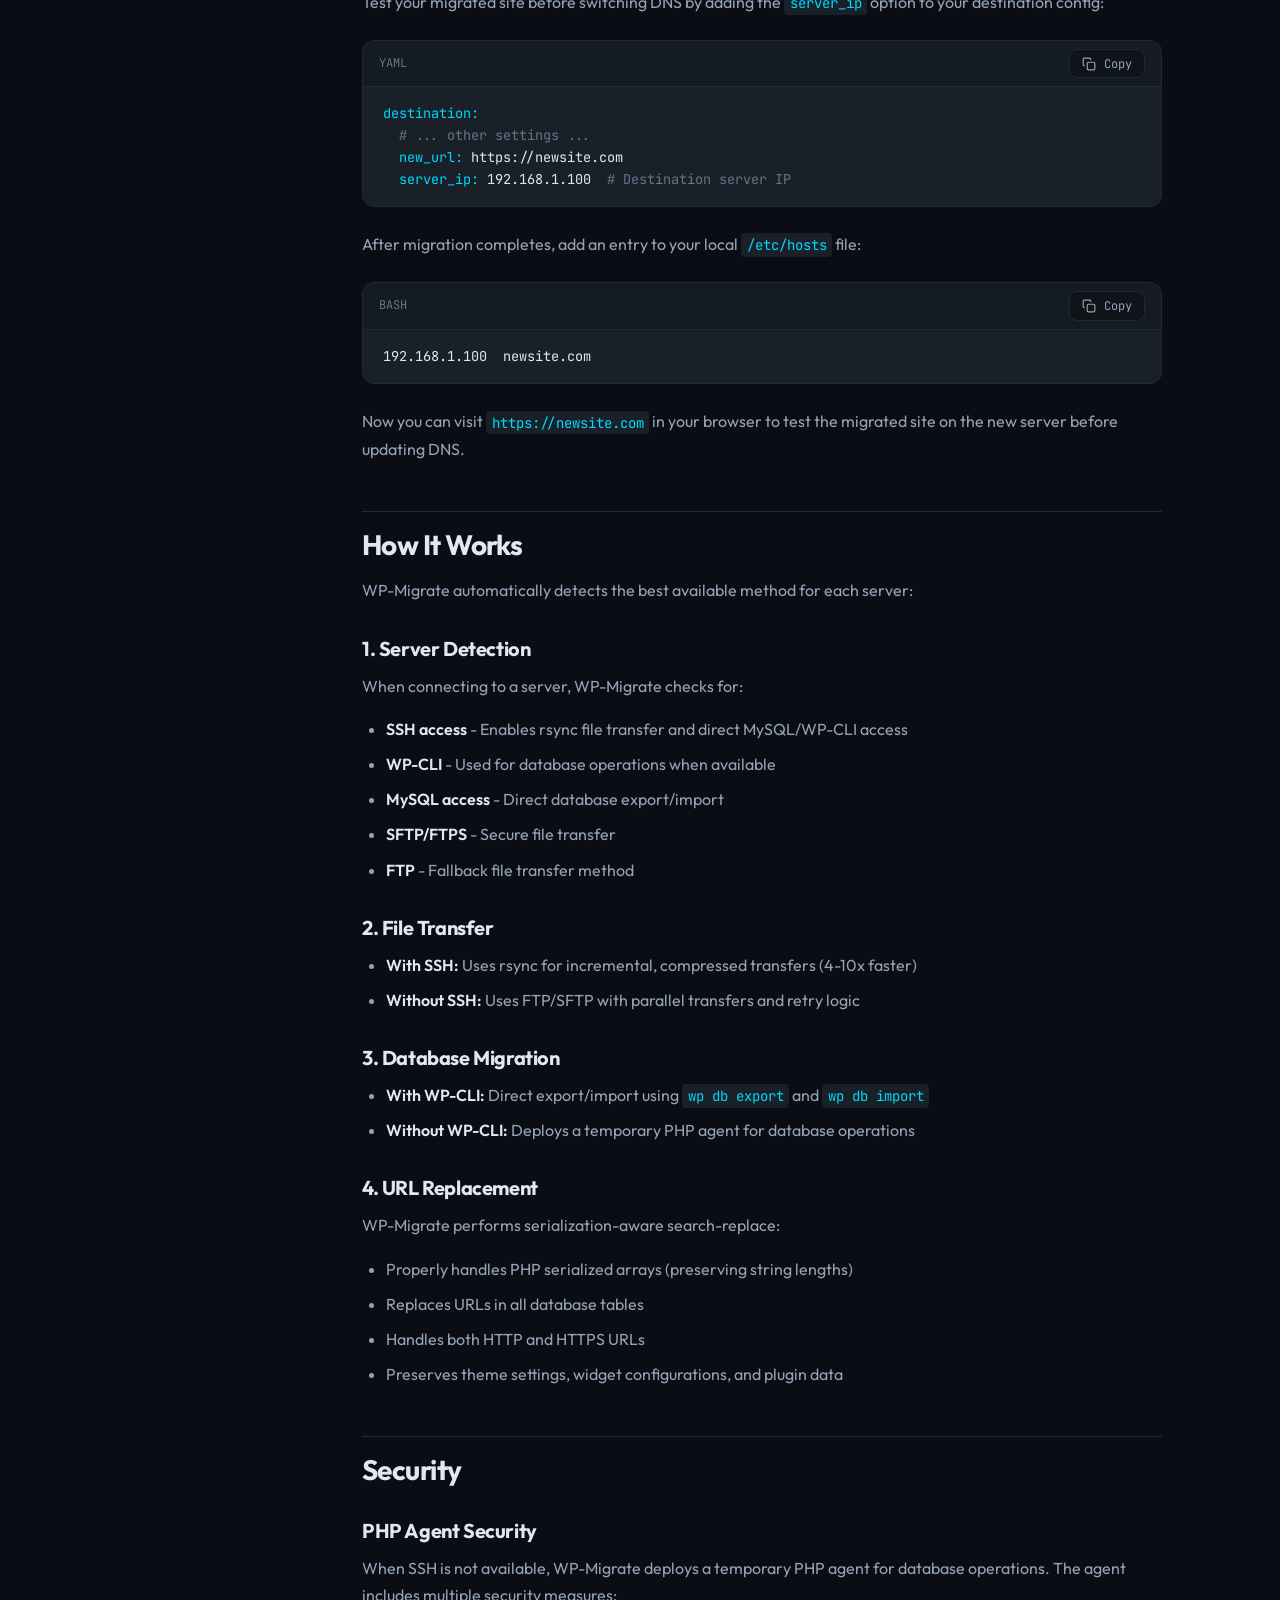
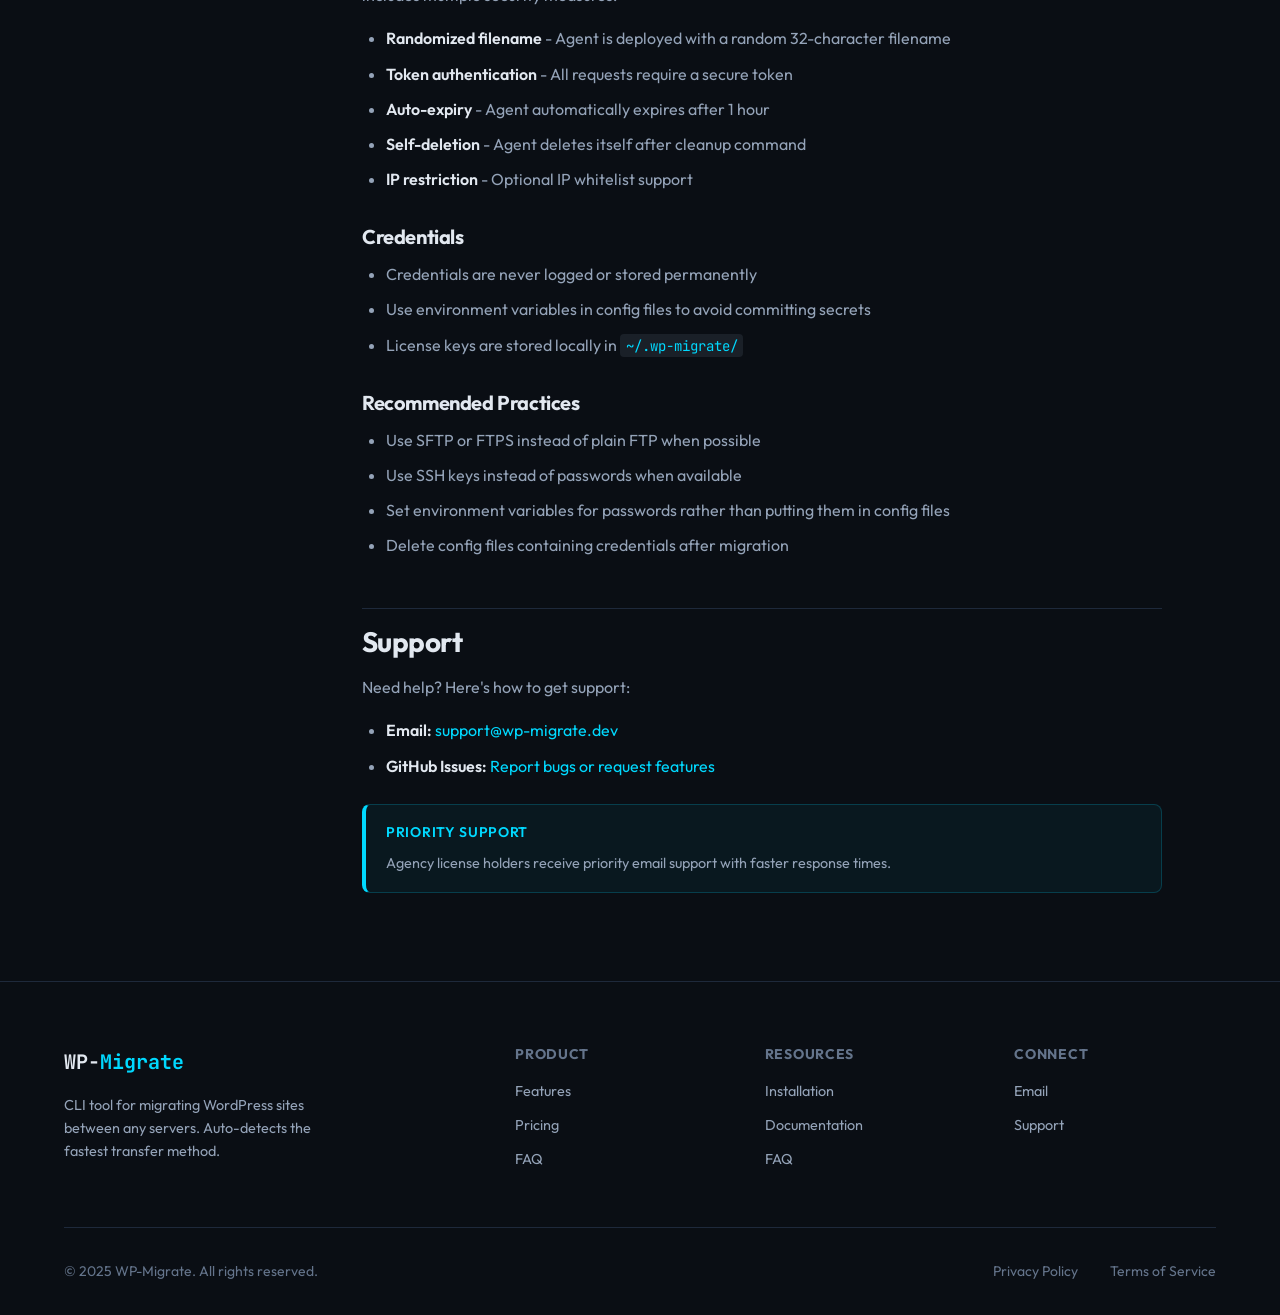
==== commit 76be8c40: "Remove Windows support references and fix documentation inaccuracies - Remove Windows section from d" ====
--- a/docs.html
+++ b/docs.html
@@ -122,32 +122,13 @@
                 </div>
                 <pre><code><span class="prompt">$</span> curl -fsSL https://wp-migrate.dev/install.sh | bash</code></pre>
             </div>
-            <p>This installs <code>wp-migrate</code> to <code>~/.local/bin</code> and adds it to your PATH.</p>
-
-            <h3>Windows</h3>
-            <p>Download the Windows executable from the <a href="https://github.com/wp-migrate/wp-migrate/releases" target="_blank">GitHub Releases</a> page, or use PowerShell:</p>
-            <div class="code-block">
-                <div class="code-block-header">
-                    <span class="code-block-lang">powershell</span>
-                    <button class="code-block-copy" onclick="copyCode(this)">
-                        <svg fill="none" stroke="currentColor" stroke-width="2" viewBox="0 0 24 24">
-                            <rect x="9" y="9" width="13" height="13" rx="2"/>
-                            <path d="M5 15H4a2 2 0 01-2-2V4a2 2 0 012-2h9a2 2 0 012 2v1"/>
-                        </svg>
-                        Copy
-                    </button>
-                </div>
-                <pre><code><span class="prompt">PS></span> irm https://wp-migrate.dev/install.ps1 | iex</code></pre>
-            </div>
+            <p>This installs <code>wp-migrate</code> to <code>/usr/local/bin</code> (requires sudo).</p>
 
             <h3>Manual Installation</h3>
-            <p>Download the appropriate binary for your platform from <a href="https://github.com/wp-migrate/wp-migrate/releases" target="_blank">GitHub Releases</a>:</p>
-            <ul>
-                <li><code>wp-migrate-darwin-amd64</code> - macOS Intel</li>
-                <li><code>wp-migrate-darwin-arm64</code> - macOS Apple Silicon</li>
-                <li><code>wp-migrate-linux-amd64</code> - Linux x64</li>
-                <li><code>wp-migrate-linux-arm64</code> - Linux ARM64</li>
-                <li><code>wp-migrate-windows-amd64.exe</code> - Windows x64</li>
+            <p>Download the appropriate binary for your platform from <a href="https://github.com/RichardAtCT/wp-migrate-releases/releases/latest" target="_blank">GitHub Releases</a>:</p>
+            <ul>
+                <li><code>wp-migrate-macos</code> - macOS (Intel & Apple Silicon via Rosetta)</li>
+                <li><code>wp-migrate-linux</code> - Linux</li>
             </ul>
 
             <!-- Quick Start -->
@@ -553,7 +534,7 @@
             <p>Need help? Here's how to get support:</p>
             <ul>
                 <li><strong>Email:</strong> <a href="mailto:support@wp-migrate.dev">support@wp-migrate.dev</a></li>
-                <li><strong>GitHub Issues:</strong> <a href="https://github.com/wp-migrate/wp-migrate/issues" target="_blank">Report bugs or request features</a></li>
+                <li><strong>GitHub Issues:</strong> <a href="https://github.com/RichardAtCT/wp-migrate-releases/issues" target="_blank">Report bugs or request features</a></li>
             </ul>
 
             <div class="docs-note">
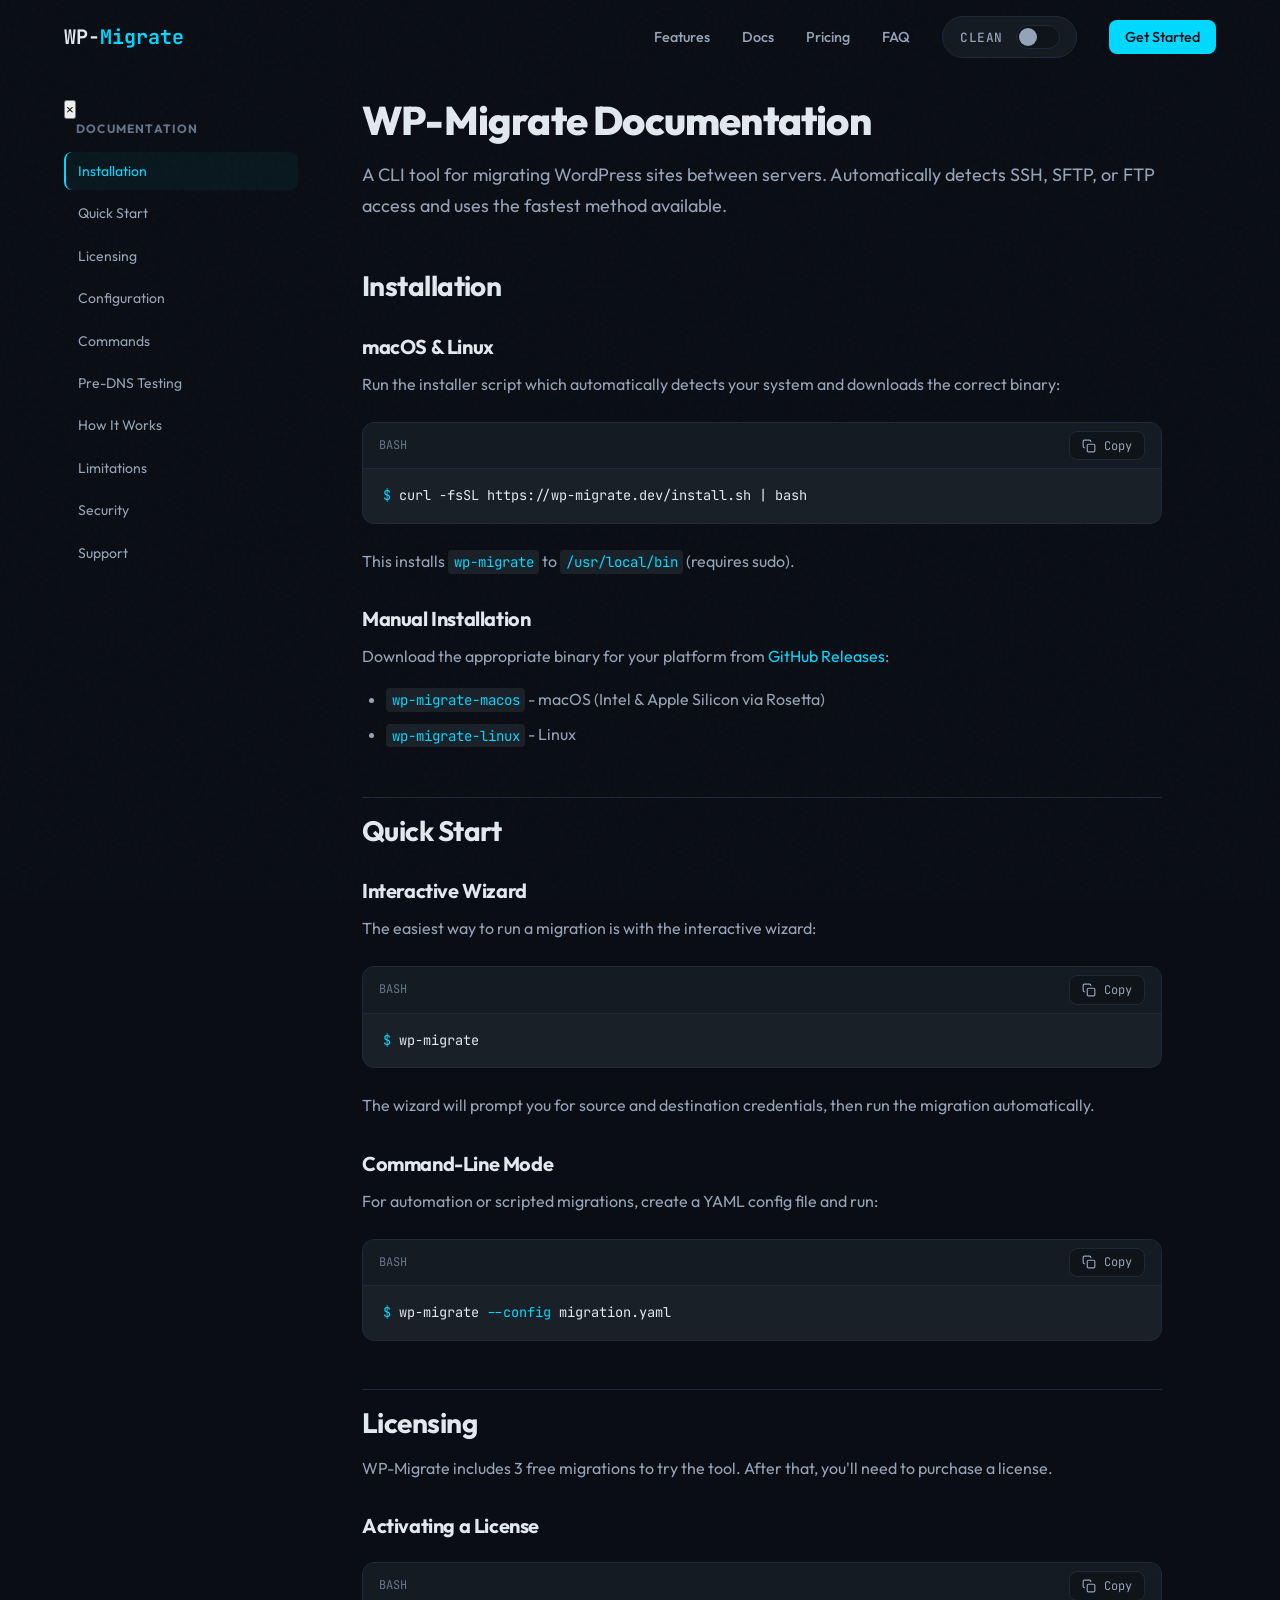
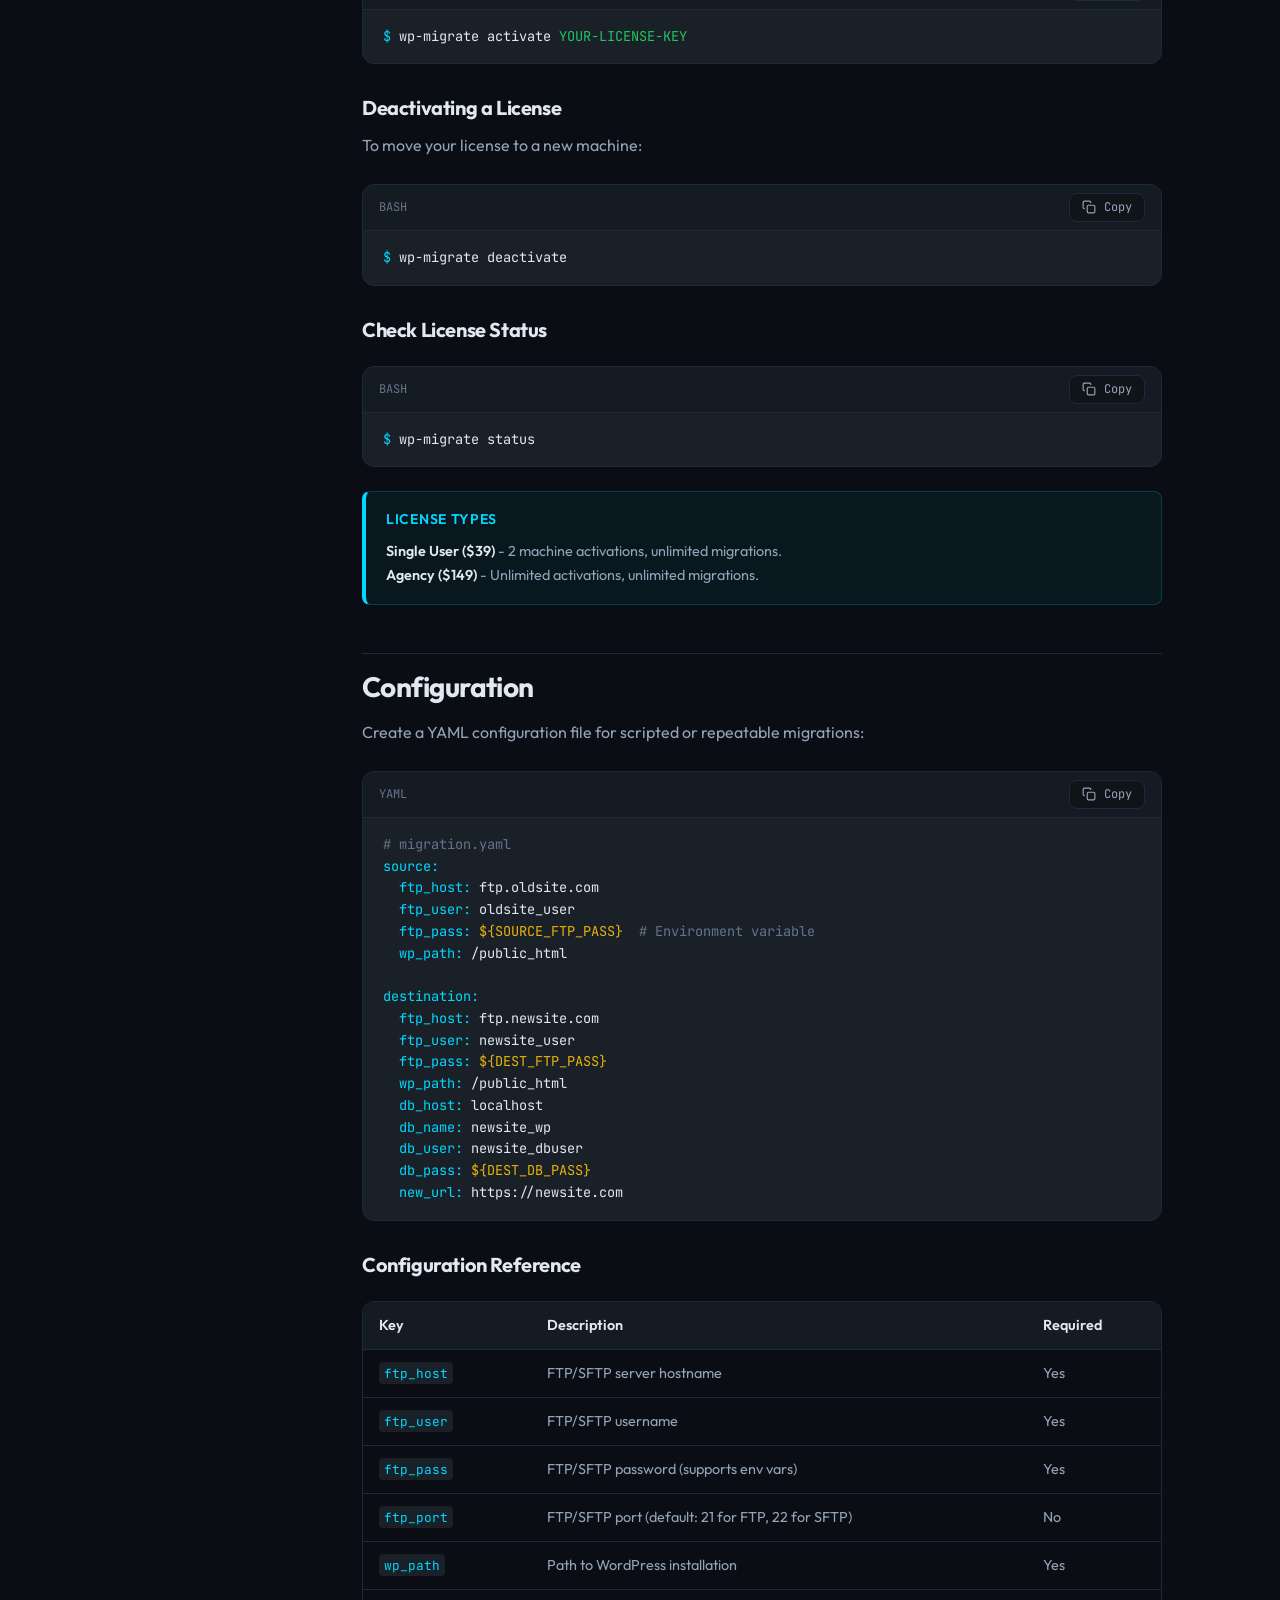
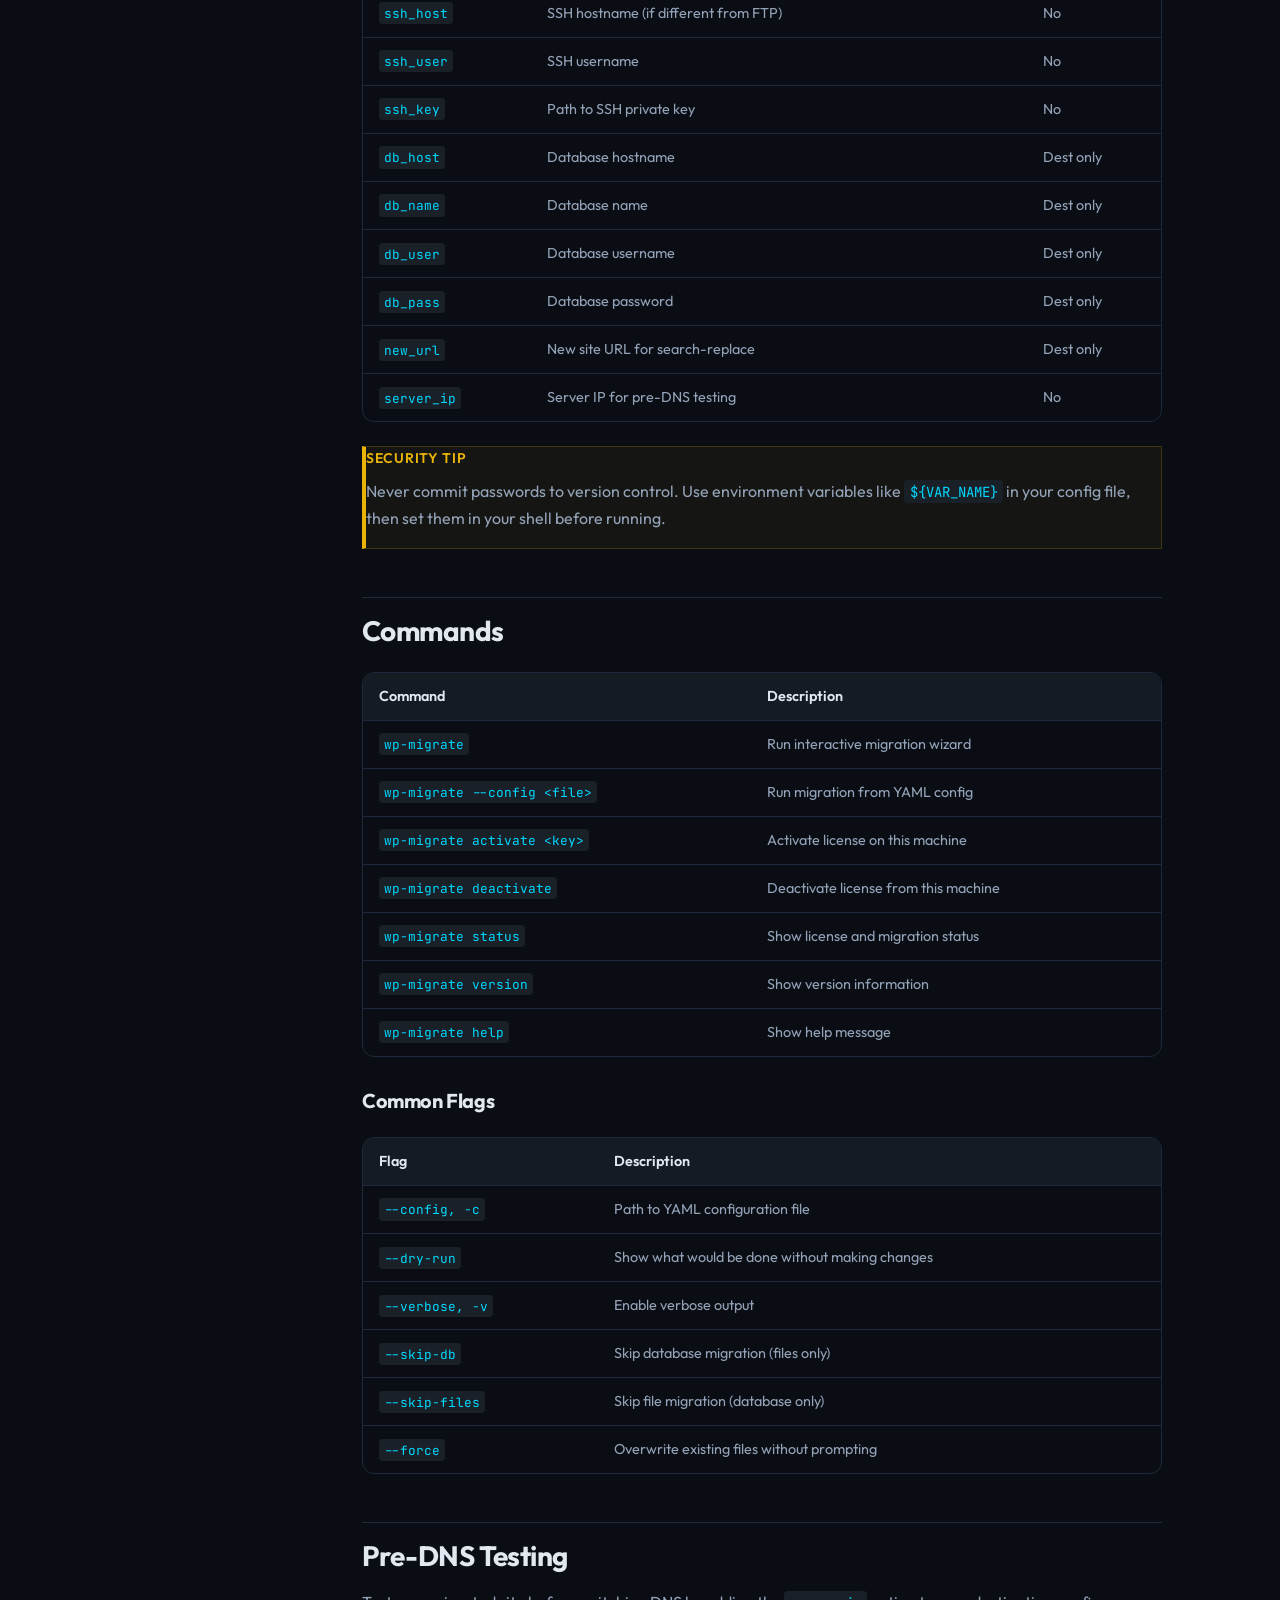
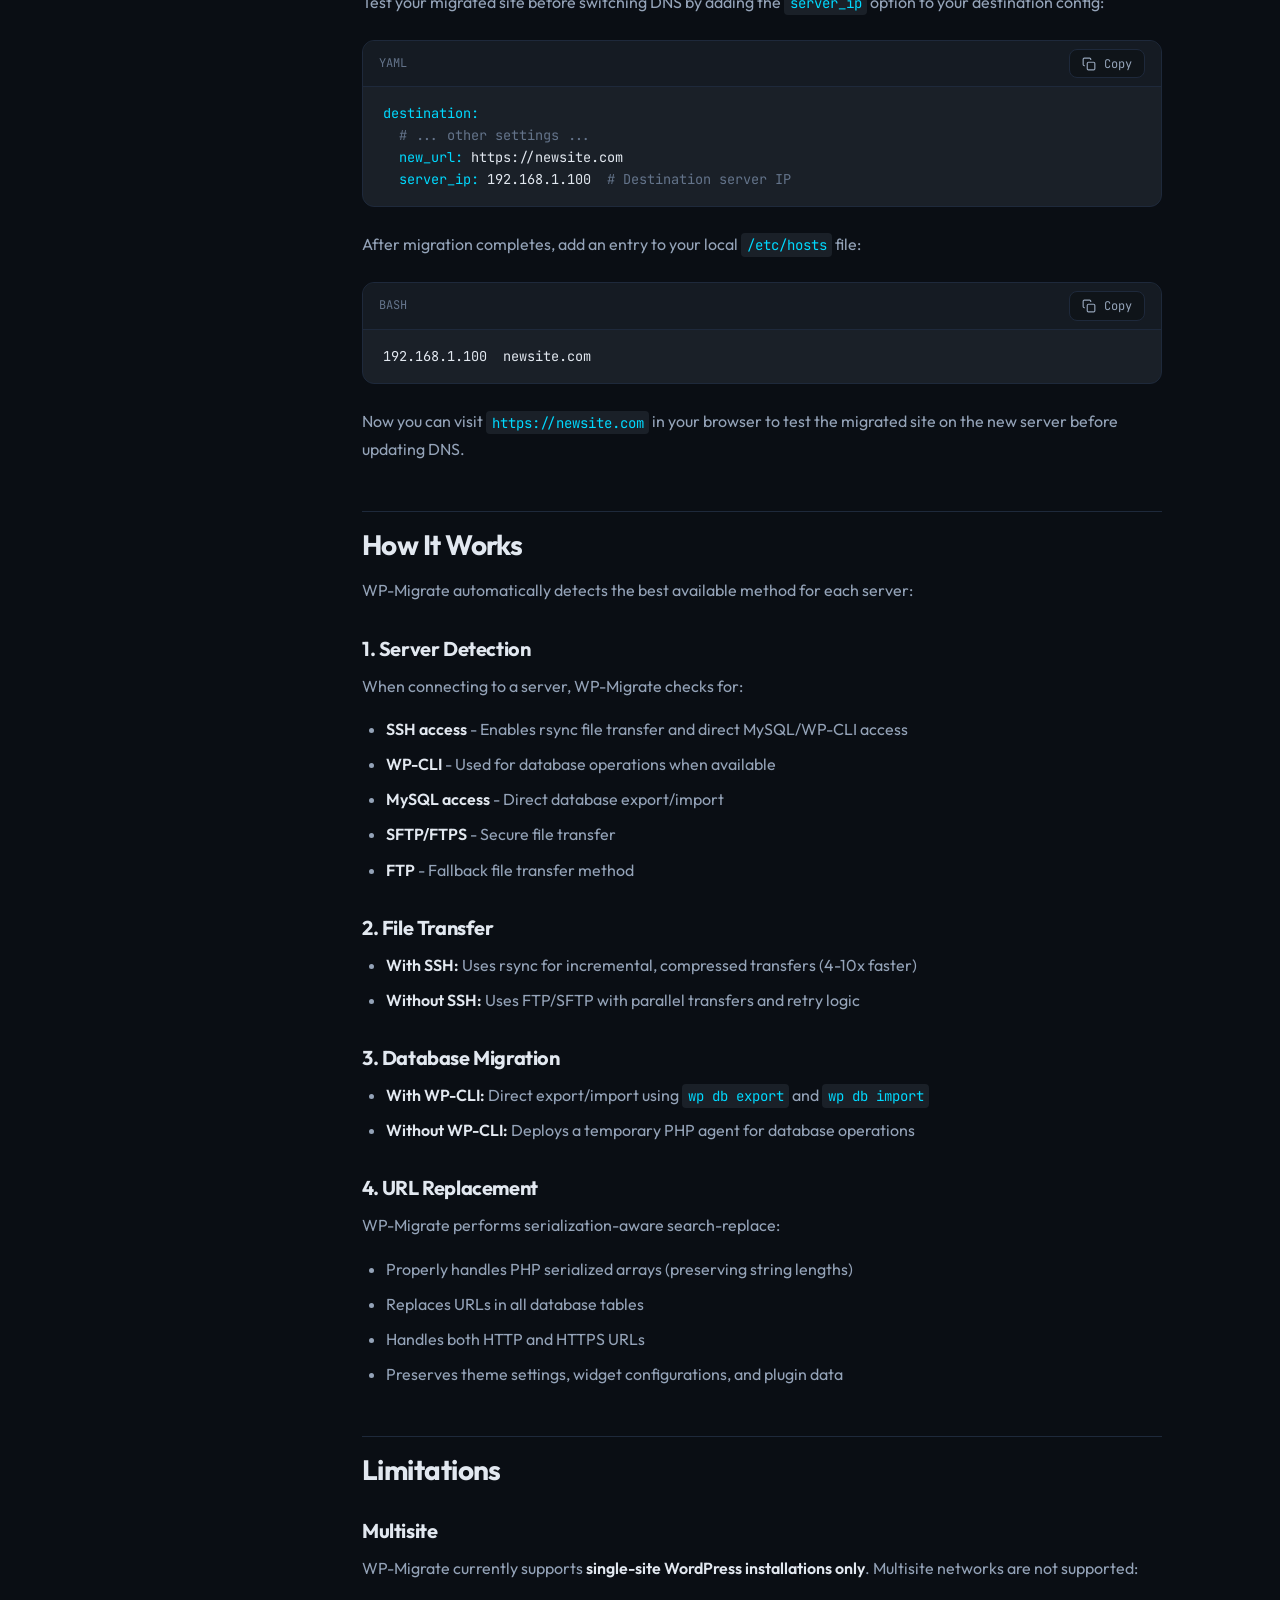
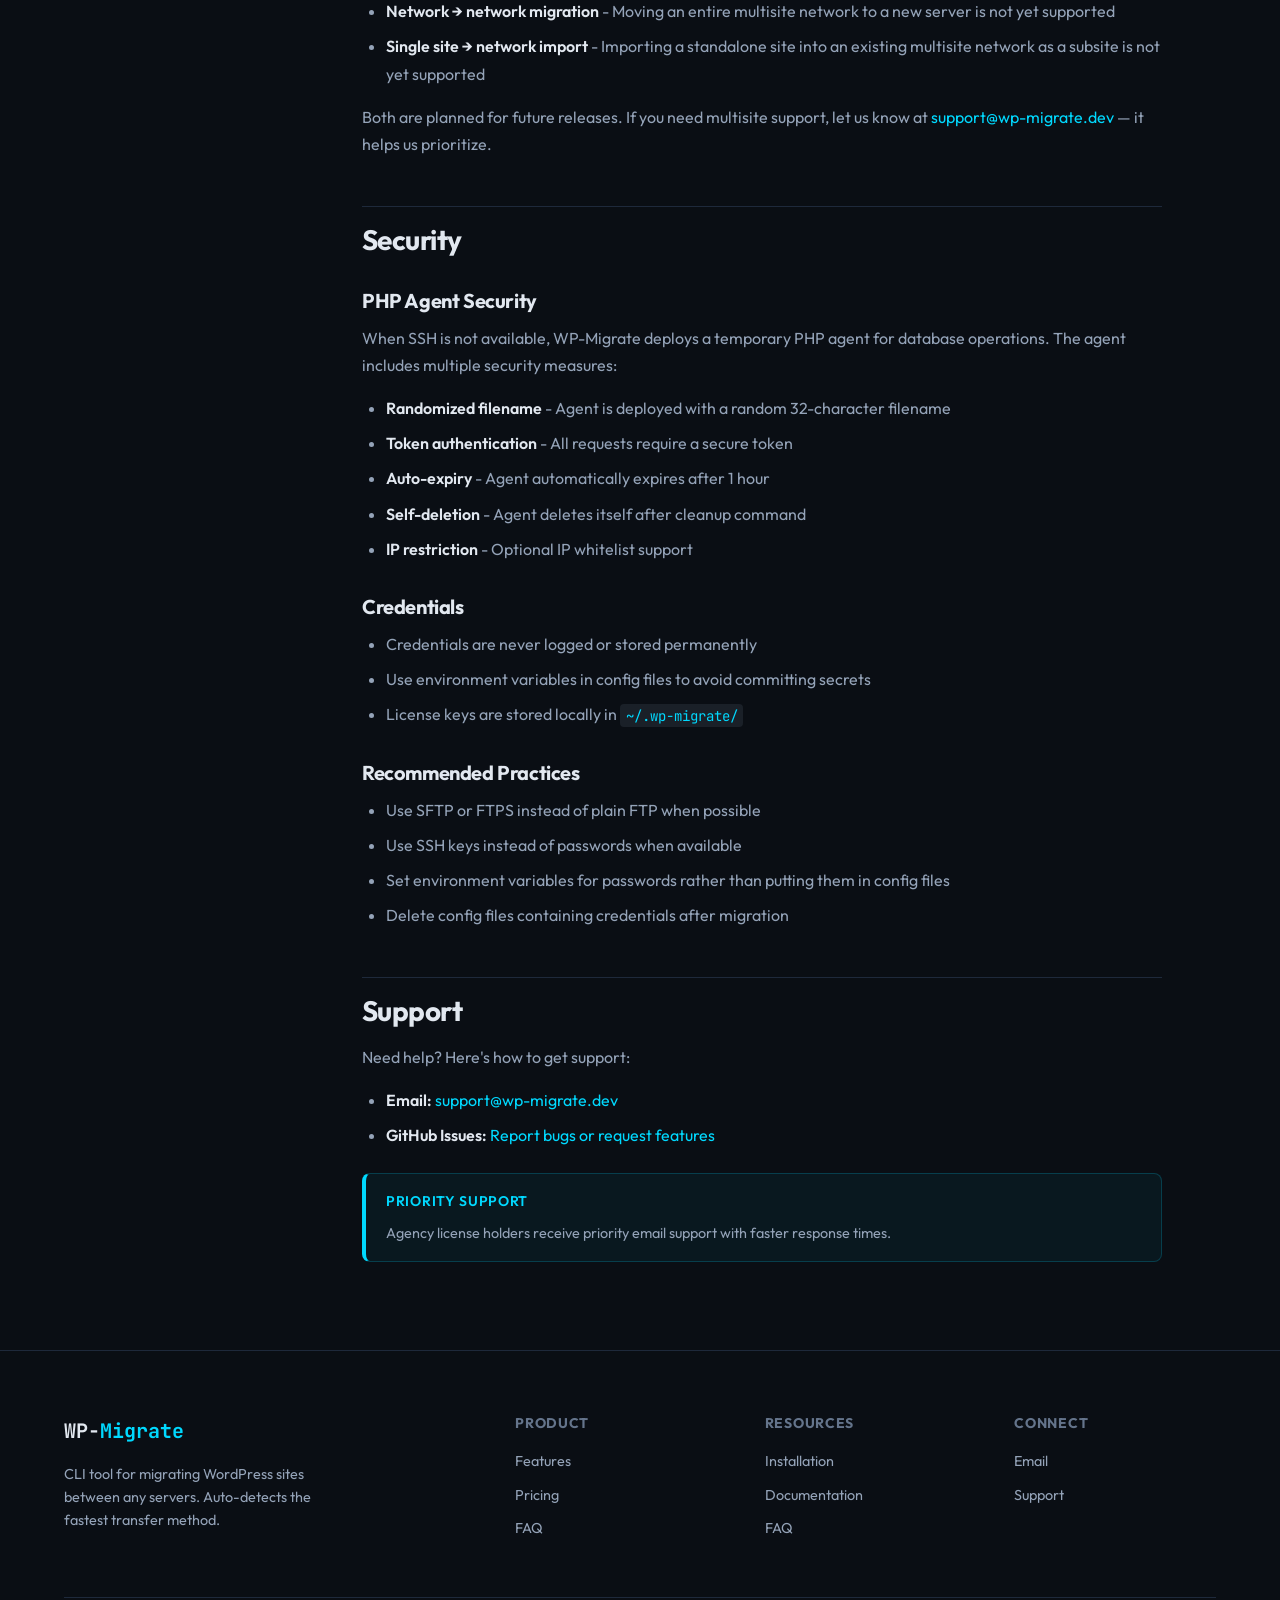
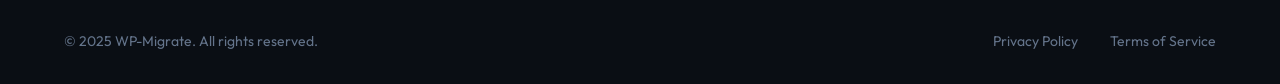
==== commit 477eb32d: "Document multisite limitation in docs" ====
--- a/docs.html
+++ b/docs.html
@@ -94,6 +94,7 @@
                 <li><a href="#commands">Commands</a></li>
                 <li><a href="#pre-dns-testing">Pre-DNS Testing</a></li>
                 <li><a href="#how-it-works">How It Works</a></li>
+                <li><a href="#limitations">Limitations</a></li>
                 <li><a href="#security">Security</a></li>
                 <li><a href="#support">Support</a></li>
             </ul>
@@ -501,6 +502,17 @@
                 <li>Preserves theme settings, widget configurations, and plugin data</li>
             </ul>
 
+            <!-- Limitations -->
+            <h2 id="limitations">Limitations</h2>
+
+            <h3>Multisite</h3>
+            <p>WP-Migrate currently supports <strong>single-site WordPress installations only</strong>. Multisite networks are not supported:</p>
+            <ul>
+                <li><strong>Network → network migration</strong> - Moving an entire multisite network to a new server is not yet supported</li>
+                <li><strong>Single site → network import</strong> - Importing a standalone site into an existing multisite network as a subsite is not yet supported</li>
+            </ul>
+            <p>Both are planned for future releases. If you need multisite support, let us know at <a href="mailto:support@wp-migrate.dev">support@wp-migrate.dev</a> — it helps us prioritize.</p>
+
             <!-- Security -->
             <h2 id="security">Security</h2>
 
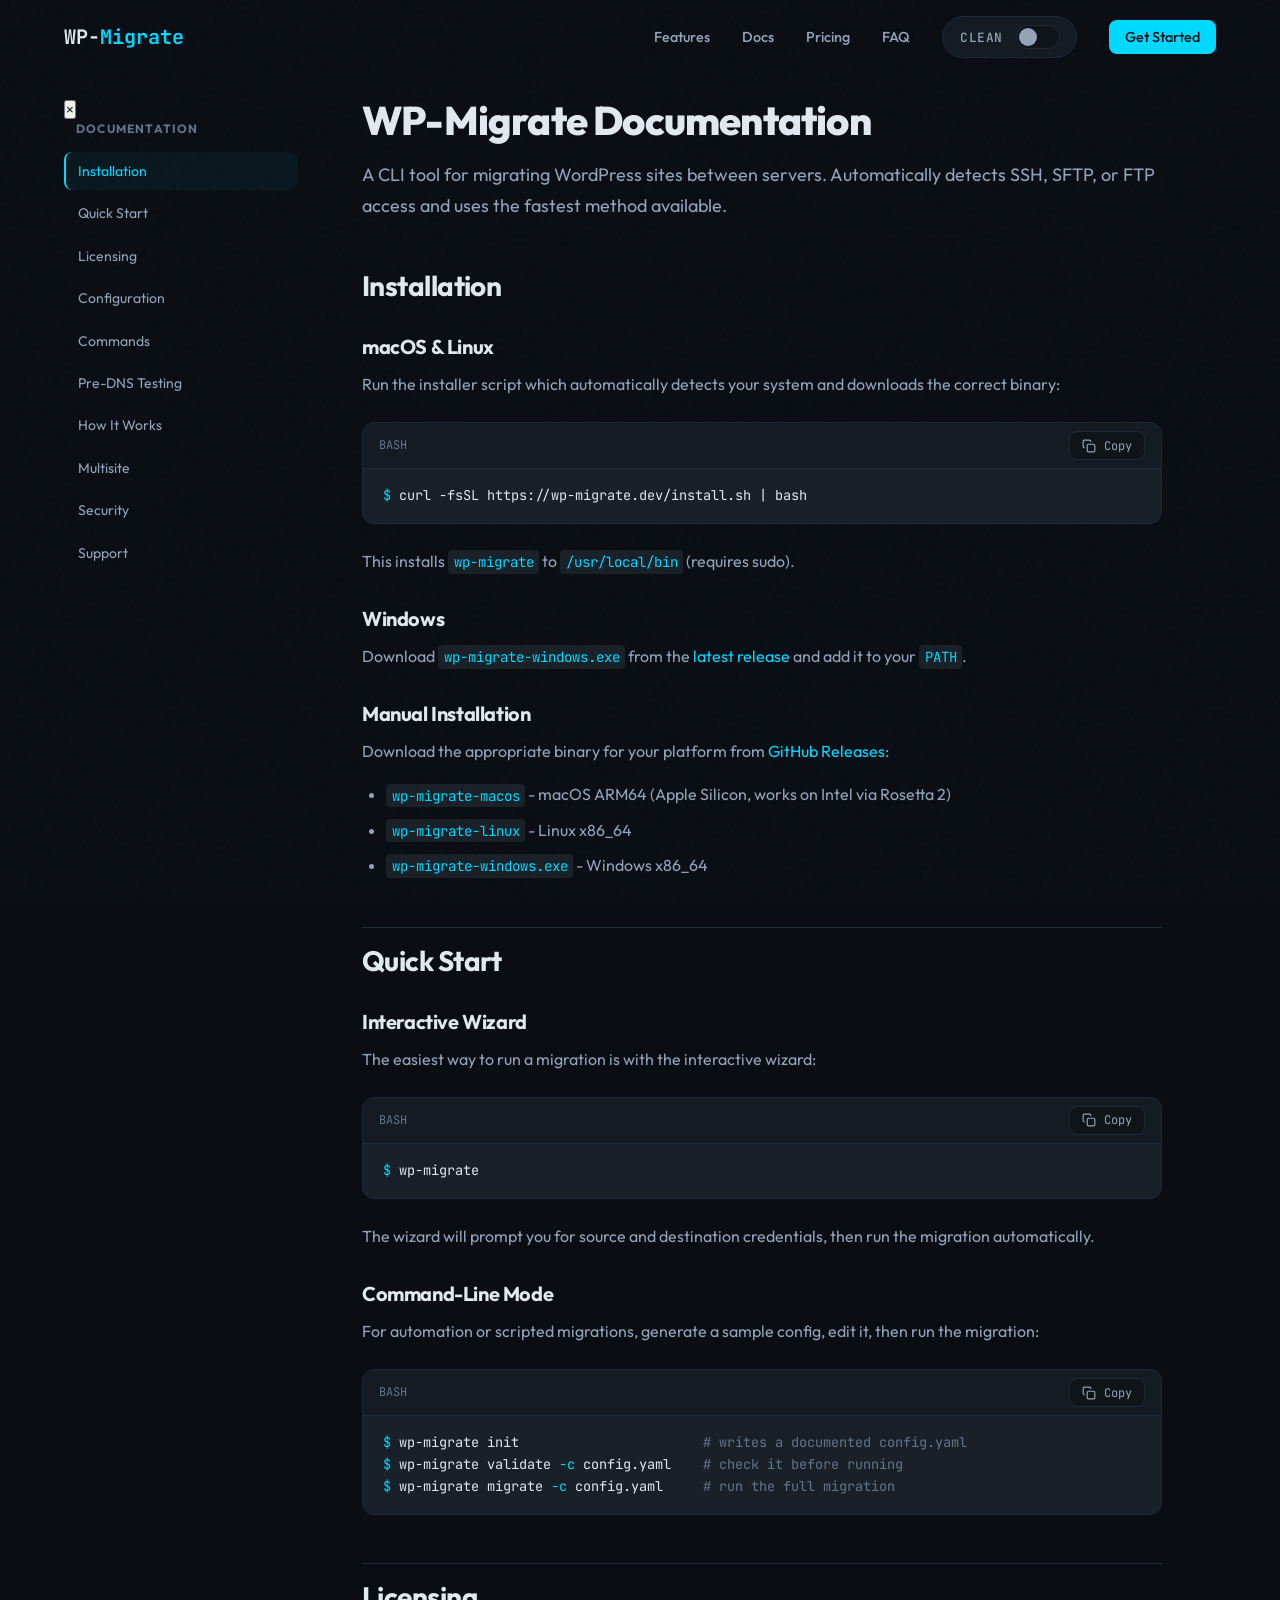
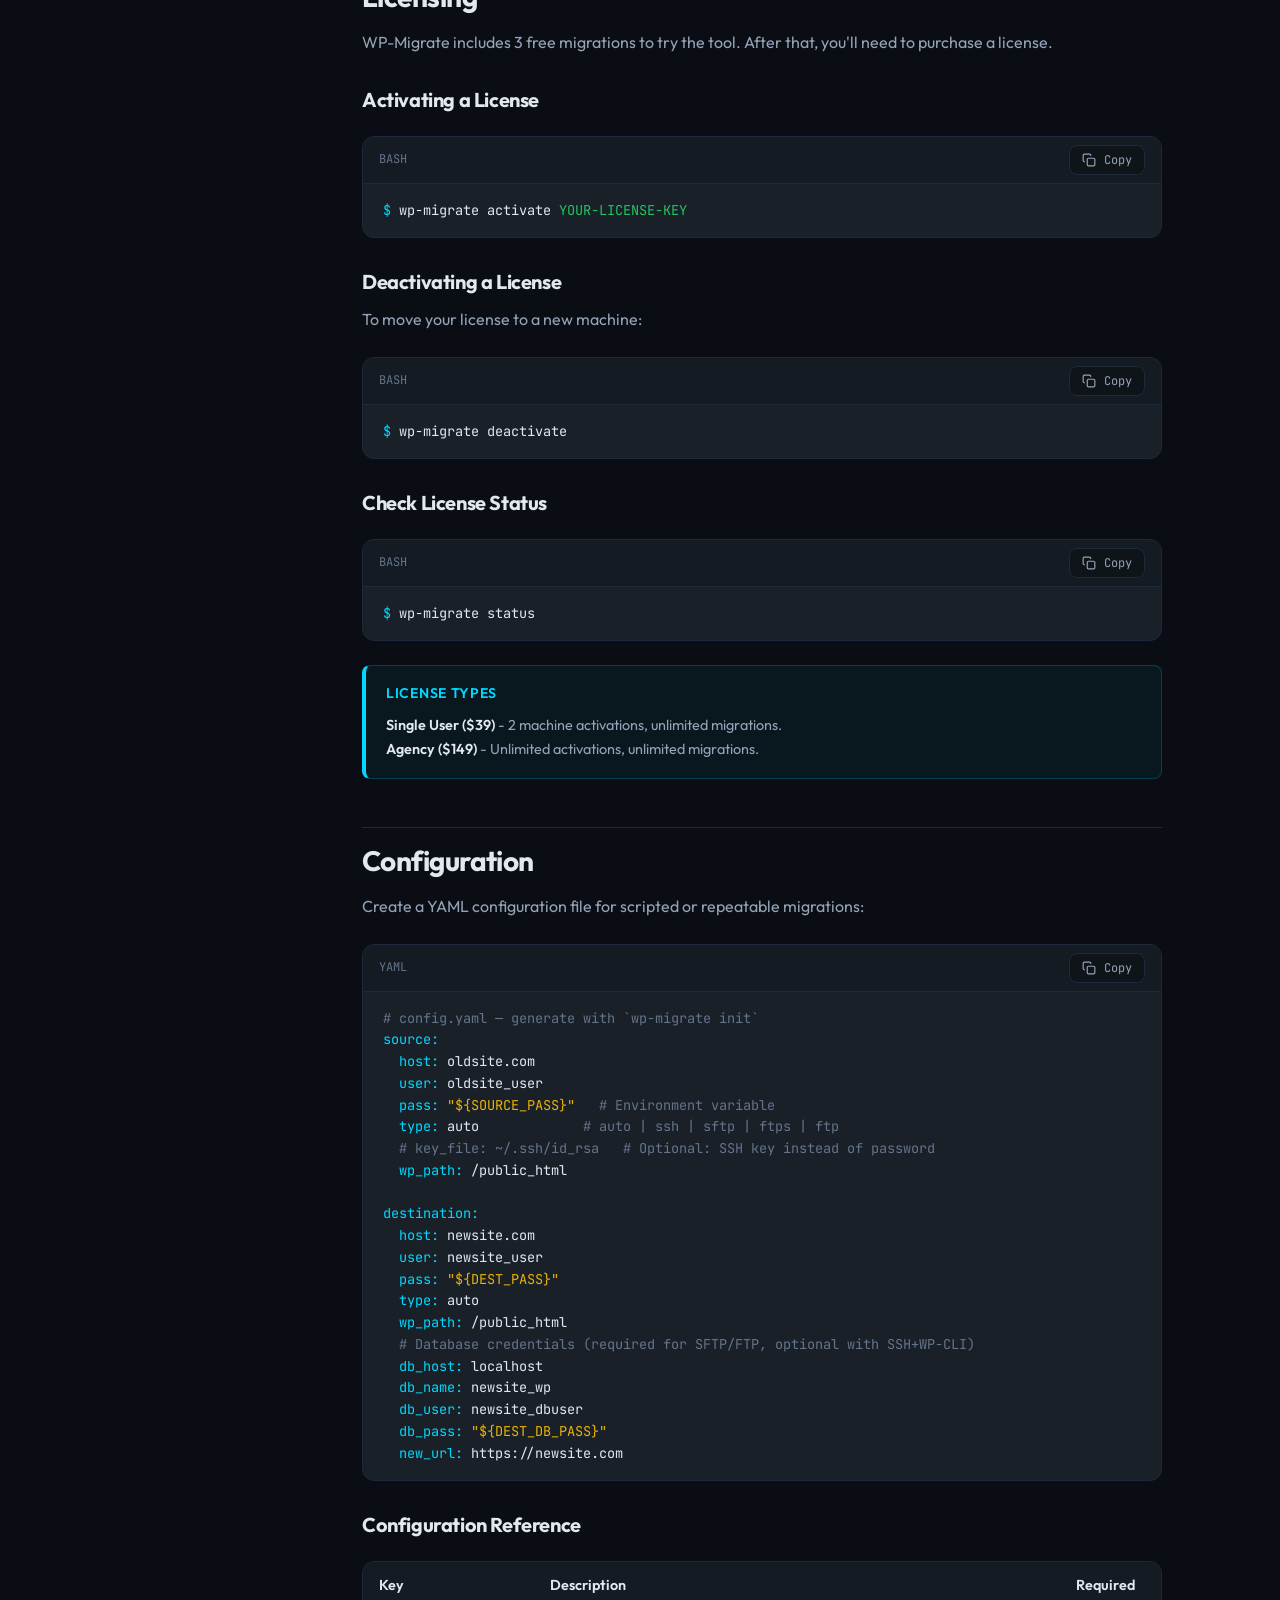
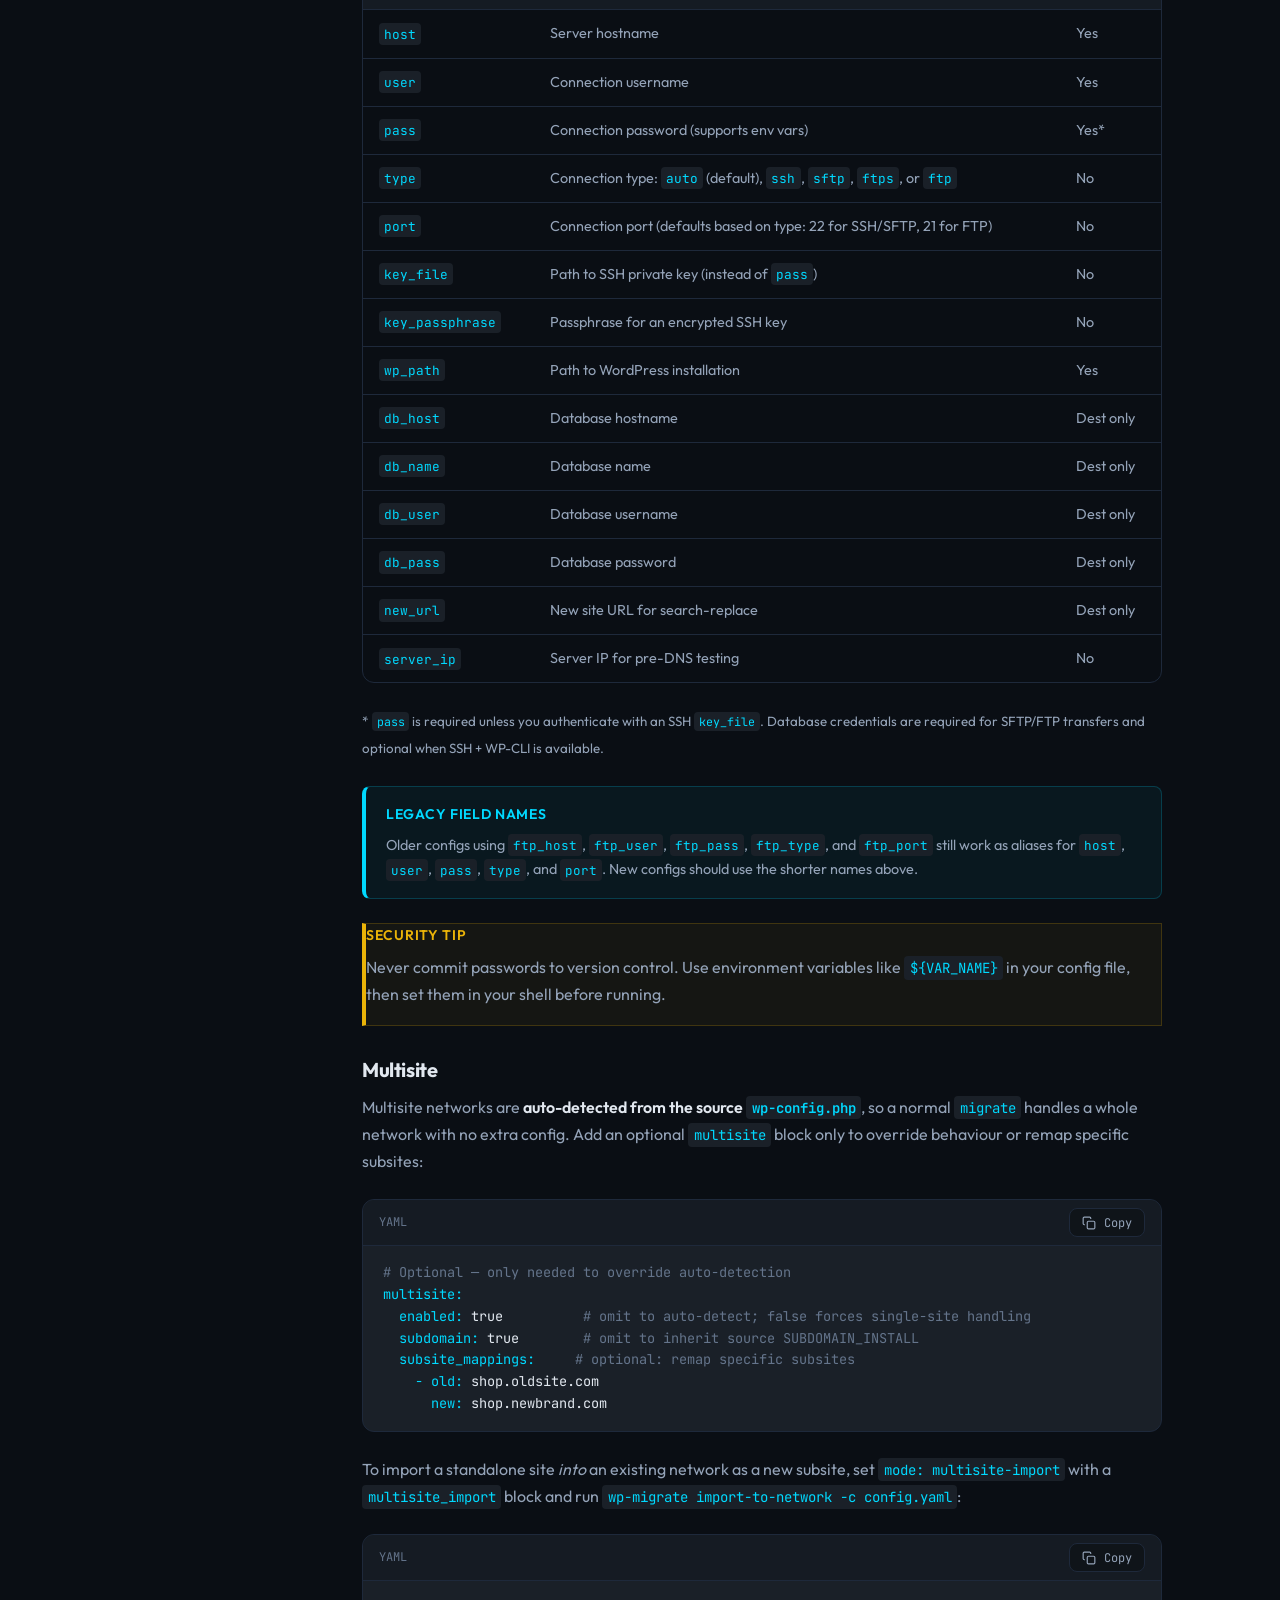
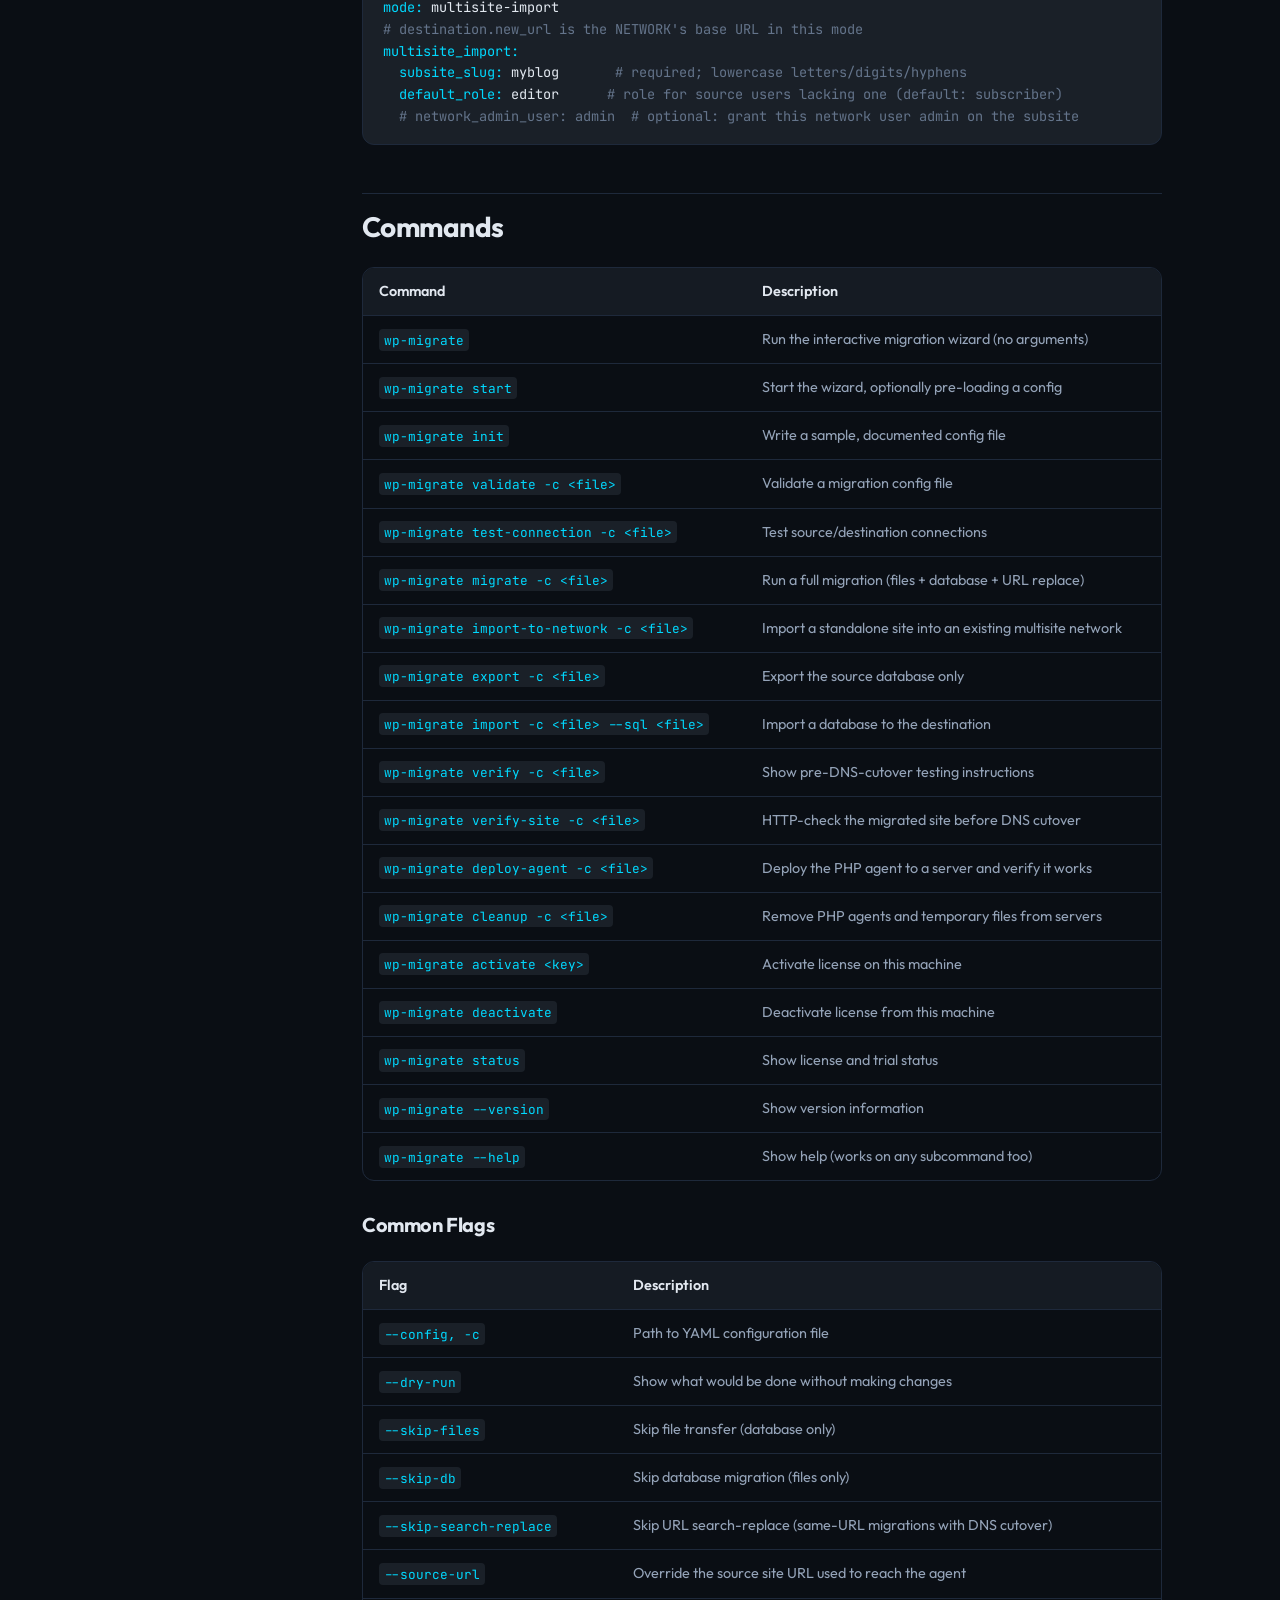
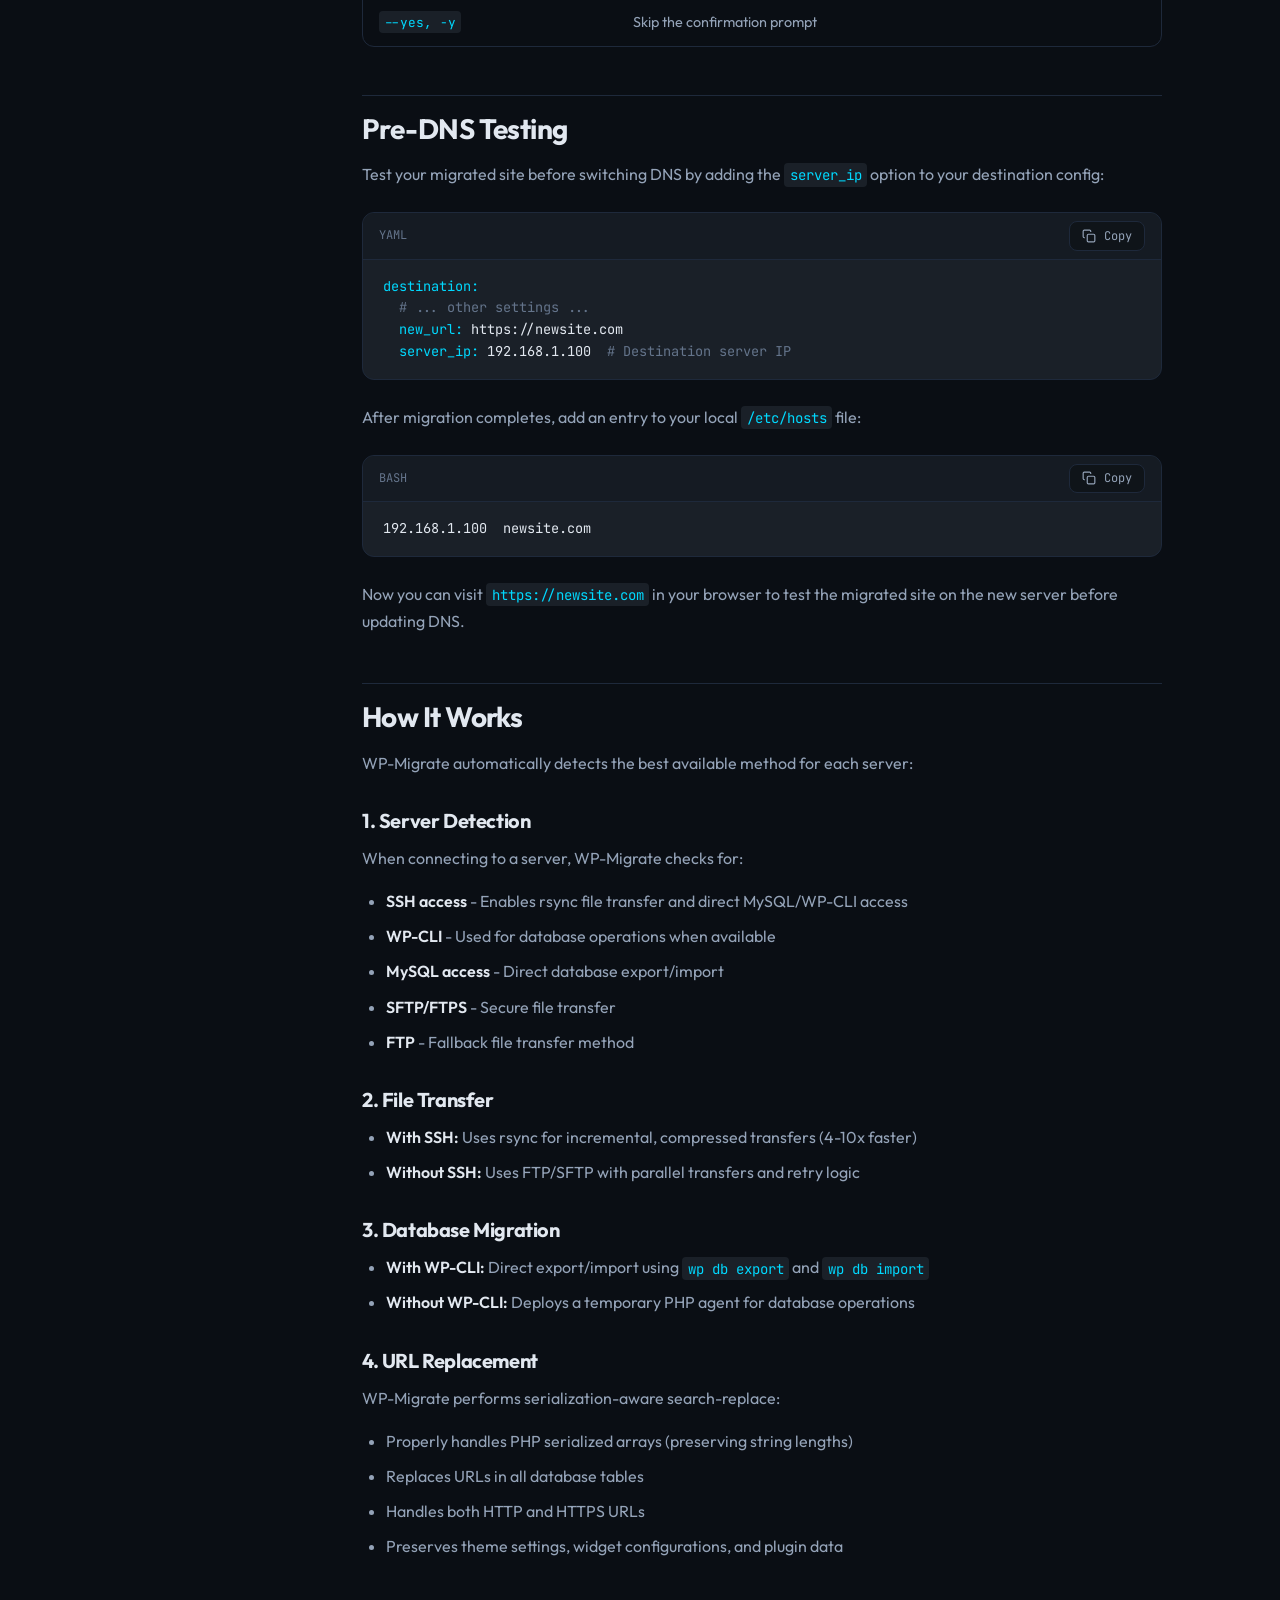
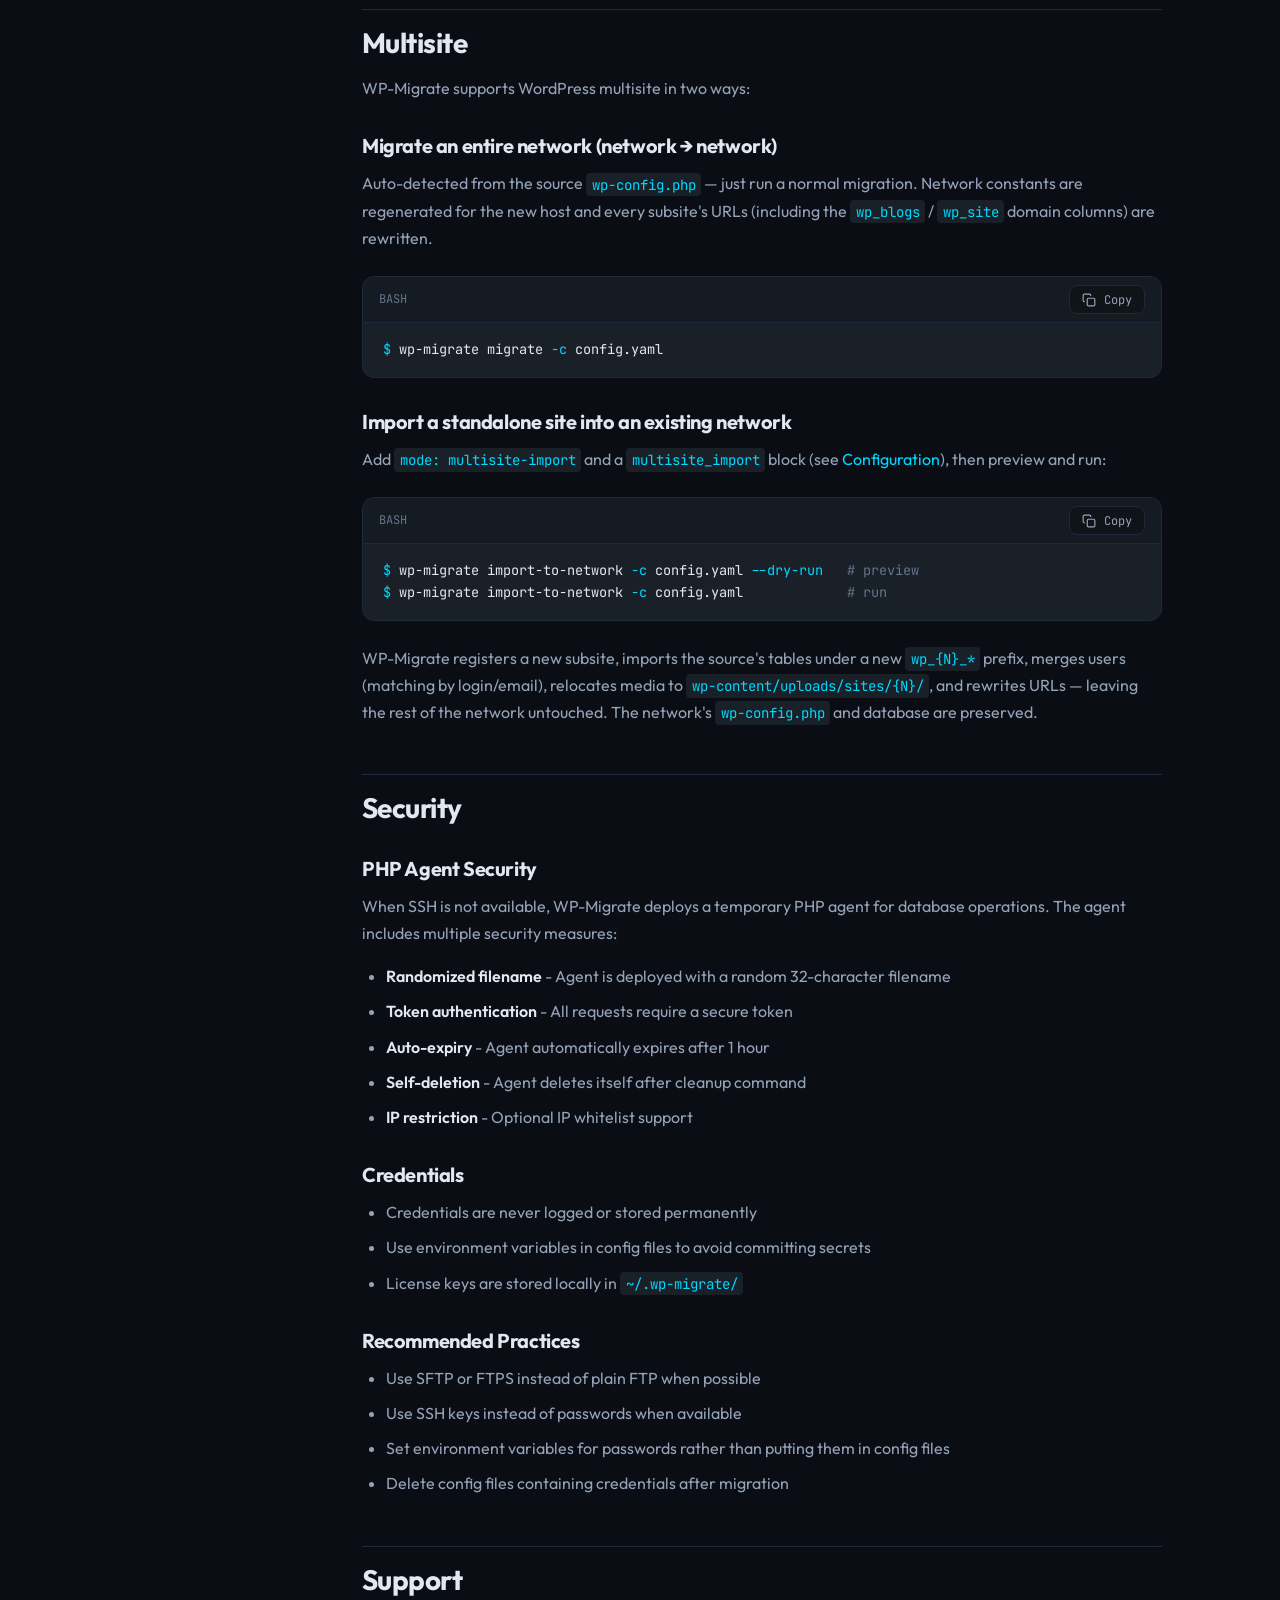
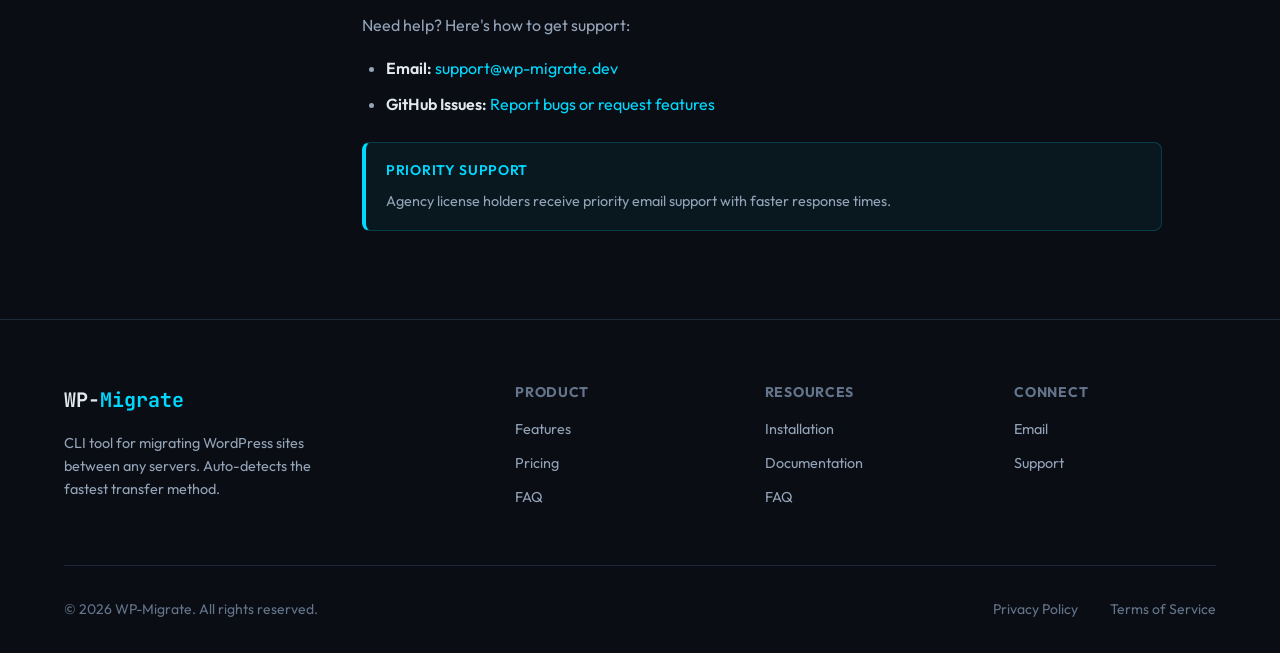
==== commit 55ef073e: "docs: sync docs.html with shipped CLI (v0.6) - Replace false "Multisite not supported" Limitations s" ====
--- a/docs.html
+++ b/docs.html
@@ -94,7 +94,7 @@
                 <li><a href="#commands">Commands</a></li>
                 <li><a href="#pre-dns-testing">Pre-DNS Testing</a></li>
                 <li><a href="#how-it-works">How It Works</a></li>
-                <li><a href="#limitations">Limitations</a></li>
+                <li><a href="#multisite">Multisite</a></li>
                 <li><a href="#security">Security</a></li>
                 <li><a href="#support">Support</a></li>
             </ul>
@@ -125,11 +125,15 @@
             </div>
             <p>This installs <code>wp-migrate</code> to <code>/usr/local/bin</code> (requires sudo).</p>
 
+            <h3>Windows</h3>
+            <p>Download <code>wp-migrate-windows.exe</code> from the <a href="https://github.com/RichardAtCT/wp-migrate-releases/releases/latest" target="_blank">latest release</a> and add it to your <code>PATH</code>.</p>
+
             <h3>Manual Installation</h3>
             <p>Download the appropriate binary for your platform from <a href="https://github.com/RichardAtCT/wp-migrate-releases/releases/latest" target="_blank">GitHub Releases</a>:</p>
             <ul>
-                <li><code>wp-migrate-macos</code> - macOS (Intel & Apple Silicon via Rosetta)</li>
-                <li><code>wp-migrate-linux</code> - Linux</li>
+                <li><code>wp-migrate-macos</code> - macOS ARM64 (Apple Silicon, works on Intel via Rosetta 2)</li>
+                <li><code>wp-migrate-linux</code> - Linux x86_64</li>
+                <li><code>wp-migrate-windows.exe</code> - Windows x86_64</li>
             </ul>
 
             <!-- Quick Start -->
@@ -153,19 +157,21 @@
             <p>The wizard will prompt you for source and destination credentials, then run the migration automatically.</p>
 
             <h3>Command-Line Mode</h3>
-            <p>For automation or scripted migrations, create a YAML config file and run:</p>
-            <div class="code-block">
-                <div class="code-block-header">
-                    <span class="code-block-lang">bash</span>
-                    <button class="code-block-copy" onclick="copyCode(this)">
-                        <svg fill="none" stroke="currentColor" stroke-width="2" viewBox="0 0 24 24">
-                            <rect x="9" y="9" width="13" height="13" rx="2"/>
-                            <path d="M5 15H4a2 2 0 01-2-2V4a2 2 0 012-2h9a2 2 0 012 2v1"/>
-                        </svg>
-                        Copy
-                    </button>
-                </div>
-                <pre><code><span class="prompt">$</span> wp-migrate <span class="flag">--config</span> migration.yaml</code></pre>
+            <p>For automation or scripted migrations, generate a sample config, edit it, then run the migration:</p>
+            <div class="code-block">
+                <div class="code-block-header">
+                    <span class="code-block-lang">bash</span>
+                    <button class="code-block-copy" onclick="copyCode(this)">
+                        <svg fill="none" stroke="currentColor" stroke-width="2" viewBox="0 0 24 24">
+                            <rect x="9" y="9" width="13" height="13" rx="2"/>
+                            <path d="M5 15H4a2 2 0 01-2-2V4a2 2 0 012-2h9a2 2 0 012 2v1"/>
+                        </svg>
+                        Copy
+                    </button>
+                </div>
+                <pre><code><span class="prompt">$</span> wp-migrate init                       <span class="yaml-comment"># writes a documented config.yaml</span>
+<span class="prompt">$</span> wp-migrate validate <span class="flag">-c</span> config.yaml    <span class="yaml-comment"># check it before running</span>
+<span class="prompt">$</span> wp-migrate migrate <span class="flag">-c</span> config.yaml     <span class="yaml-comment"># run the full migration</span></code></pre>
             </div>
 
             <!-- Licensing -->
@@ -239,22 +245,26 @@
                         Copy
                     </button>
                 </div>
-                <pre><code><span class="yaml-comment"># migration.yaml</span>
+                <pre><code><span class="yaml-comment"># config.yaml — generate with `wp-migrate init`</span>
 <span class="yaml-key">source:</span>
-  <span class="yaml-key">ftp_host:</span> <span class="yaml-value">ftp.oldsite.com</span>
-  <span class="yaml-key">ftp_user:</span> <span class="yaml-value">oldsite_user</span>
-  <span class="yaml-key">ftp_pass:</span> <span class="yaml-var">${SOURCE_FTP_PASS}</span>  <span class="yaml-comment"># Environment variable</span>
+  <span class="yaml-key">host:</span> <span class="yaml-value">oldsite.com</span>
+  <span class="yaml-key">user:</span> <span class="yaml-value">oldsite_user</span>
+  <span class="yaml-key">pass:</span> <span class="yaml-var">"${SOURCE_PASS}"</span>   <span class="yaml-comment"># Environment variable</span>
+  <span class="yaml-key">type:</span> <span class="yaml-value">auto</span>             <span class="yaml-comment"># auto | ssh | sftp | ftps | ftp</span>
+  <span class="yaml-comment"># key_file: ~/.ssh/id_rsa   # Optional: SSH key instead of password</span>
   <span class="yaml-key">wp_path:</span> <span class="yaml-value">/public_html</span>
 
 <span class="yaml-key">destination:</span>
-  <span class="yaml-key">ftp_host:</span> <span class="yaml-value">ftp.newsite.com</span>
-  <span class="yaml-key">ftp_user:</span> <span class="yaml-value">newsite_user</span>
-  <span class="yaml-key">ftp_pass:</span> <span class="yaml-var">${DEST_FTP_PASS}</span>
+  <span class="yaml-key">host:</span> <span class="yaml-value">newsite.com</span>
+  <span class="yaml-key">user:</span> <span class="yaml-value">newsite_user</span>
+  <span class="yaml-key">pass:</span> <span class="yaml-var">"${DEST_PASS}"</span>
+  <span class="yaml-key">type:</span> <span class="yaml-value">auto</span>
   <span class="yaml-key">wp_path:</span> <span class="yaml-value">/public_html</span>
+  <span class="yaml-comment"># Database credentials (required for SFTP/FTP, optional with SSH+WP-CLI)</span>
   <span class="yaml-key">db_host:</span> <span class="yaml-value">localhost</span>
   <span class="yaml-key">db_name:</span> <span class="yaml-value">newsite_wp</span>
   <span class="yaml-key">db_user:</span> <span class="yaml-value">newsite_dbuser</span>
-  <span class="yaml-key">db_pass:</span> <span class="yaml-var">${DEST_DB_PASS}</span>
+  <span class="yaml-key">db_pass:</span> <span class="yaml-var">"${DEST_DB_PASS}"</span>
   <span class="yaml-key">new_url:</span> <span class="yaml-value">https://newsite.com</span></code></pre>
             </div>
 
@@ -270,23 +280,38 @@
                     </thead>
                     <tbody>
                         <tr>
-                            <td><code>ftp_host</code></td>
-                            <td>FTP/SFTP server hostname</td>
+                            <td><code>host</code></td>
+                            <td>Server hostname</td>
                             <td>Yes</td>
                         </tr>
                         <tr>
-                            <td><code>ftp_user</code></td>
-                            <td>FTP/SFTP username</td>
+                            <td><code>user</code></td>
+                            <td>Connection username</td>
                             <td>Yes</td>
                         </tr>
                         <tr>
-                            <td><code>ftp_pass</code></td>
-                            <td>FTP/SFTP password (supports env vars)</td>
-                            <td>Yes</td>
-                        </tr>
-                        <tr>
-                            <td><code>ftp_port</code></td>
-                            <td>FTP/SFTP port (default: 21 for FTP, 22 for SFTP)</td>
+                            <td><code>pass</code></td>
+                            <td>Connection password (supports env vars)</td>
+                            <td>Yes*</td>
+                        </tr>
+                        <tr>
+                            <td><code>type</code></td>
+                            <td>Connection type: <code>auto</code> (default), <code>ssh</code>, <code>sftp</code>, <code>ftps</code>, or <code>ftp</code></td>
+                            <td>No</td>
+                        </tr>
+                        <tr>
+                            <td><code>port</code></td>
+                            <td>Connection port (defaults based on type: 22 for SSH/SFTP, 21 for FTP)</td>
+                            <td>No</td>
+                        </tr>
+                        <tr>
+                            <td><code>key_file</code></td>
+                            <td>Path to SSH private key (instead of <code>pass</code>)</td>
+                            <td>No</td>
+                        </tr>
+                        <tr>
+                            <td><code>key_passphrase</code></td>
+                            <td>Passphrase for an encrypted SSH key</td>
                             <td>No</td>
                         </tr>
                         <tr>
@@ -295,21 +320,6 @@
                             <td>Yes</td>
                         </tr>
                         <tr>
-                            <td><code>ssh_host</code></td>
-                            <td>SSH hostname (if different from FTP)</td>
-                            <td>No</td>
-                        </tr>
-                        <tr>
-                            <td><code>ssh_user</code></td>
-                            <td>SSH username</td>
-                            <td>No</td>
-                        </tr>
-                        <tr>
-                            <td><code>ssh_key</code></td>
-                            <td>Path to SSH private key</td>
-                            <td>No</td>
-                        </tr>
-                        <tr>
                             <td><code>db_host</code></td>
                             <td>Database hostname</td>
                             <td>Dest only</td>
@@ -342,10 +352,57 @@
                     </tbody>
                 </table>
             </div>
+            <p><small>* <code>pass</code> is required unless you authenticate with an SSH <code>key_file</code>. Database credentials are required for SFTP/FTP transfers and optional when SSH + WP-CLI is available.</small></p>
+
+            <div class="docs-note">
+                <div class="docs-note-title">Legacy field names</div>
+                <p>Older configs using <code>ftp_host</code>, <code>ftp_user</code>, <code>ftp_pass</code>, <code>ftp_type</code>, and <code>ftp_port</code> still work as aliases for <code>host</code>, <code>user</code>, <code>pass</code>, <code>type</code>, and <code>port</code>. New configs should use the shorter names above.</p>
+            </div>
 
             <div class="docs-warning">
                 <div class="docs-note-title">Security Tip</div>
                 <p>Never commit passwords to version control. Use environment variables like <code>${VAR_NAME}</code> in your config file, then set them in your shell before running.</p>
+            </div>
+
+            <h3>Multisite</h3>
+            <p>Multisite networks are <strong>auto-detected from the source <code>wp-config.php</code></strong>, so a normal <code>migrate</code> handles a whole network with no extra config. Add an optional <code>multisite</code> block only to override behaviour or remap specific subsites:</p>
+            <div class="code-block">
+                <div class="code-block-header">
+                    <span class="code-block-lang">yaml</span>
+                    <button class="code-block-copy" onclick="copyCode(this)">
+                        <svg fill="none" stroke="currentColor" stroke-width="2" viewBox="0 0 24 24">
+                            <rect x="9" y="9" width="13" height="13" rx="2"/>
+                            <path d="M5 15H4a2 2 0 01-2-2V4a2 2 0 012-2h9a2 2 0 012 2v1"/>
+                        </svg>
+                        Copy
+                    </button>
+                </div>
+                <pre><code><span class="yaml-comment"># Optional — only needed to override auto-detection</span>
+<span class="yaml-key">multisite:</span>
+  <span class="yaml-key">enabled:</span> <span class="yaml-value">true</span>          <span class="yaml-comment"># omit to auto-detect; false forces single-site handling</span>
+  <span class="yaml-key">subdomain:</span> <span class="yaml-value">true</span>        <span class="yaml-comment"># omit to inherit source SUBDOMAIN_INSTALL</span>
+  <span class="yaml-key">subsite_mappings:</span>     <span class="yaml-comment"># optional: remap specific subsites</span>
+    <span class="yaml-key">- old:</span> <span class="yaml-value">shop.oldsite.com</span>
+      <span class="yaml-key">new:</span> <span class="yaml-value">shop.newbrand.com</span></code></pre>
+            </div>
+            <p>To import a standalone site <em>into</em> an existing network as a new subsite, set <code>mode: multisite-import</code> with a <code>multisite_import</code> block and run <code>wp-migrate import-to-network -c config.yaml</code>:</p>
+            <div class="code-block">
+                <div class="code-block-header">
+                    <span class="code-block-lang">yaml</span>
+                    <button class="code-block-copy" onclick="copyCode(this)">
+                        <svg fill="none" stroke="currentColor" stroke-width="2" viewBox="0 0 24 24">
+                            <rect x="9" y="9" width="13" height="13" rx="2"/>
+                            <path d="M5 15H4a2 2 0 01-2-2V4a2 2 0 012-2h9a2 2 0 012 2v1"/>
+                        </svg>
+                        Copy
+                    </button>
+                </div>
+                <pre><code><span class="yaml-key">mode:</span> <span class="yaml-value">multisite-import</span>
+<span class="yaml-comment"># destination.new_url is the NETWORK's base URL in this mode</span>
+<span class="yaml-key">multisite_import:</span>
+  <span class="yaml-key">subsite_slug:</span> <span class="yaml-value">myblog</span>       <span class="yaml-comment"># required; lowercase letters/digits/hyphens</span>
+  <span class="yaml-key">default_role:</span> <span class="yaml-value">editor</span>      <span class="yaml-comment"># role for source users lacking one (default: subscriber)</span>
+  <span class="yaml-comment"># network_admin_user: admin  # optional: grant this network user admin on the subsite</span></code></pre>
             </div>
 
             <!-- Commands -->
@@ -361,11 +418,55 @@
                     <tbody>
                         <tr>
                             <td><code>wp-migrate</code></td>
-                            <td>Run interactive migration wizard</td>
-                        </tr>
-                        <tr>
-                            <td><code>wp-migrate --config &lt;file&gt;</code></td>
-                            <td>Run migration from YAML config</td>
+                            <td>Run the interactive migration wizard (no arguments)</td>
+                        </tr>
+                        <tr>
+                            <td><code>wp-migrate start</code></td>
+                            <td>Start the wizard, optionally pre-loading a config</td>
+                        </tr>
+                        <tr>
+                            <td><code>wp-migrate init</code></td>
+                            <td>Write a sample, documented config file</td>
+                        </tr>
+                        <tr>
+                            <td><code>wp-migrate validate -c &lt;file&gt;</code></td>
+                            <td>Validate a migration config file</td>
+                        </tr>
+                        <tr>
+                            <td><code>wp-migrate test-connection -c &lt;file&gt;</code></td>
+                            <td>Test source/destination connections</td>
+                        </tr>
+                        <tr>
+                            <td><code>wp-migrate migrate -c &lt;file&gt;</code></td>
+                            <td>Run a full migration (files + database + URL replace)</td>
+                        </tr>
+                        <tr>
+                            <td><code>wp-migrate import-to-network -c &lt;file&gt;</code></td>
+                            <td>Import a standalone site into an existing multisite network</td>
+                        </tr>
+                        <tr>
+                            <td><code>wp-migrate export -c &lt;file&gt;</code></td>
+                            <td>Export the source database only</td>
+                        </tr>
+                        <tr>
+                            <td><code>wp-migrate import -c &lt;file&gt; --sql &lt;file&gt;</code></td>
+                            <td>Import a database to the destination</td>
+                        </tr>
+                        <tr>
+                            <td><code>wp-migrate verify -c &lt;file&gt;</code></td>
+                            <td>Show pre-DNS-cutover testing instructions</td>
+                        </tr>
+                        <tr>
+                            <td><code>wp-migrate verify-site -c &lt;file&gt;</code></td>
+                            <td>HTTP-check the migrated site before DNS cutover</td>
+                        </tr>
+                        <tr>
+                            <td><code>wp-migrate deploy-agent -c &lt;file&gt;</code></td>
+                            <td>Deploy the PHP agent to a server and verify it works</td>
+                        </tr>
+                        <tr>
+                            <td><code>wp-migrate cleanup -c &lt;file&gt;</code></td>
+                            <td>Remove PHP agents and temporary files from servers</td>
                         </tr>
                         <tr>
                             <td><code>wp-migrate activate &lt;key&gt;</code></td>
@@ -377,15 +478,15 @@
                         </tr>
                         <tr>
                             <td><code>wp-migrate status</code></td>
-                            <td>Show license and migration status</td>
-                        </tr>
-                        <tr>
-                            <td><code>wp-migrate version</code></td>
+                            <td>Show license and trial status</td>
+                        </tr>
+                        <tr>
+                            <td><code>wp-migrate --version</code></td>
                             <td>Show version information</td>
                         </tr>
                         <tr>
-                            <td><code>wp-migrate help</code></td>
-                            <td>Show help message</td>
+                            <td><code>wp-migrate --help</code></td>
+                            <td>Show help (works on any subcommand too)</td>
                         </tr>
                     </tbody>
                 </table>
@@ -410,20 +511,24 @@
                             <td>Show what would be done without making changes</td>
                         </tr>
                         <tr>
-                            <td><code>--verbose, -v</code></td>
-                            <td>Enable verbose output</td>
+                            <td><code>--skip-files</code></td>
+                            <td>Skip file transfer (database only)</td>
                         </tr>
                         <tr>
                             <td><code>--skip-db</code></td>
                             <td>Skip database migration (files only)</td>
                         </tr>
                         <tr>
-                            <td><code>--skip-files</code></td>
-                            <td>Skip file migration (database only)</td>
-                        </tr>
-                        <tr>
-                            <td><code>--force</code></td>
-                            <td>Overwrite existing files without prompting</td>
+                            <td><code>--skip-search-replace</code></td>
+                            <td>Skip URL search-replace (same-URL migrations with DNS cutover)</td>
+                        </tr>
+                        <tr>
+                            <td><code>--source-url</code></td>
+                            <td>Override the source site URL used to reach the agent</td>
+                        </tr>
+                        <tr>
+                            <td><code>--yes, -y</code></td>
+                            <td>Skip the confirmation prompt</td>
                         </tr>
                     </tbody>
                 </table>
@@ -502,16 +607,43 @@
                 <li>Preserves theme settings, widget configurations, and plugin data</li>
             </ul>
 
-            <!-- Limitations -->
-            <h2 id="limitations">Limitations</h2>
-
-            <h3>Multisite</h3>
-            <p>WP-Migrate currently supports <strong>single-site WordPress installations only</strong>. Multisite networks are not supported:</p>
-            <ul>
-                <li><strong>Network → network migration</strong> - Moving an entire multisite network to a new server is not yet supported</li>
-                <li><strong>Single site → network import</strong> - Importing a standalone site into an existing multisite network as a subsite is not yet supported</li>
-            </ul>
-            <p>Both are planned for future releases. If you need multisite support, let us know at <a href="mailto:support@wp-migrate.dev">support@wp-migrate.dev</a> — it helps us prioritize.</p>
+            <!-- Multisite -->
+            <h2 id="multisite">Multisite</h2>
+            <p>WP-Migrate supports WordPress multisite in two ways:</p>
+
+            <h3>Migrate an entire network (network → network)</h3>
+            <p>Auto-detected from the source <code>wp-config.php</code> — just run a normal migration. Network constants are regenerated for the new host and every subsite's URLs (including the <code>wp_blogs</code> / <code>wp_site</code> domain columns) are rewritten.</p>
+            <div class="code-block">
+                <div class="code-block-header">
+                    <span class="code-block-lang">bash</span>
+                    <button class="code-block-copy" onclick="copyCode(this)">
+                        <svg fill="none" stroke="currentColor" stroke-width="2" viewBox="0 0 24 24">
+                            <rect x="9" y="9" width="13" height="13" rx="2"/>
+                            <path d="M5 15H4a2 2 0 01-2-2V4a2 2 0 012-2h9a2 2 0 012 2v1"/>
+                        </svg>
+                        Copy
+                    </button>
+                </div>
+                <pre><code><span class="prompt">$</span> wp-migrate migrate <span class="flag">-c</span> config.yaml</code></pre>
+            </div>
+
+            <h3>Import a standalone site into an existing network</h3>
+            <p>Add <code>mode: multisite-import</code> and a <code>multisite_import</code> block (see <a href="#configuration">Configuration</a>), then preview and run:</p>
+            <div class="code-block">
+                <div class="code-block-header">
+                    <span class="code-block-lang">bash</span>
+                    <button class="code-block-copy" onclick="copyCode(this)">
+                        <svg fill="none" stroke="currentColor" stroke-width="2" viewBox="0 0 24 24">
+                            <rect x="9" y="9" width="13" height="13" rx="2"/>
+                            <path d="M5 15H4a2 2 0 01-2-2V4a2 2 0 012-2h9a2 2 0 012 2v1"/>
+                        </svg>
+                        Copy
+                    </button>
+                </div>
+                <pre><code><span class="prompt">$</span> wp-migrate import-to-network <span class="flag">-c</span> config.yaml <span class="flag">--dry-run</span>   <span class="yaml-comment"># preview</span>
+<span class="prompt">$</span> wp-migrate import-to-network <span class="flag">-c</span> config.yaml             <span class="yaml-comment"># run</span></code></pre>
+            </div>
+            <p>WP-Migrate registers a new subsite, imports the source's tables under a new <code>wp_{N}_*</code> prefix, merges users (matching by login/email), relocates media to <code>wp-content/uploads/sites/{N}/</code>, and rewrites URLs — leaving the rest of the network untouched. The network's <code>wp-config.php</code> and database are preserved.</p>
 
             <!-- Security -->
             <h2 id="security">Security</h2>
@@ -590,7 +722,7 @@
                 </div>
             </div>
             <div class="footer-bottom">
-                <div>&copy; 2025 WP-Migrate. All rights reserved.</div>
+                <div>&copy; 2026 WP-Migrate. All rights reserved.</div>
                 <div class="footer-legal">
                     <a href="/privacy.html">Privacy Policy</a>
                     <a href="/terms.html">Terms of Service</a>
